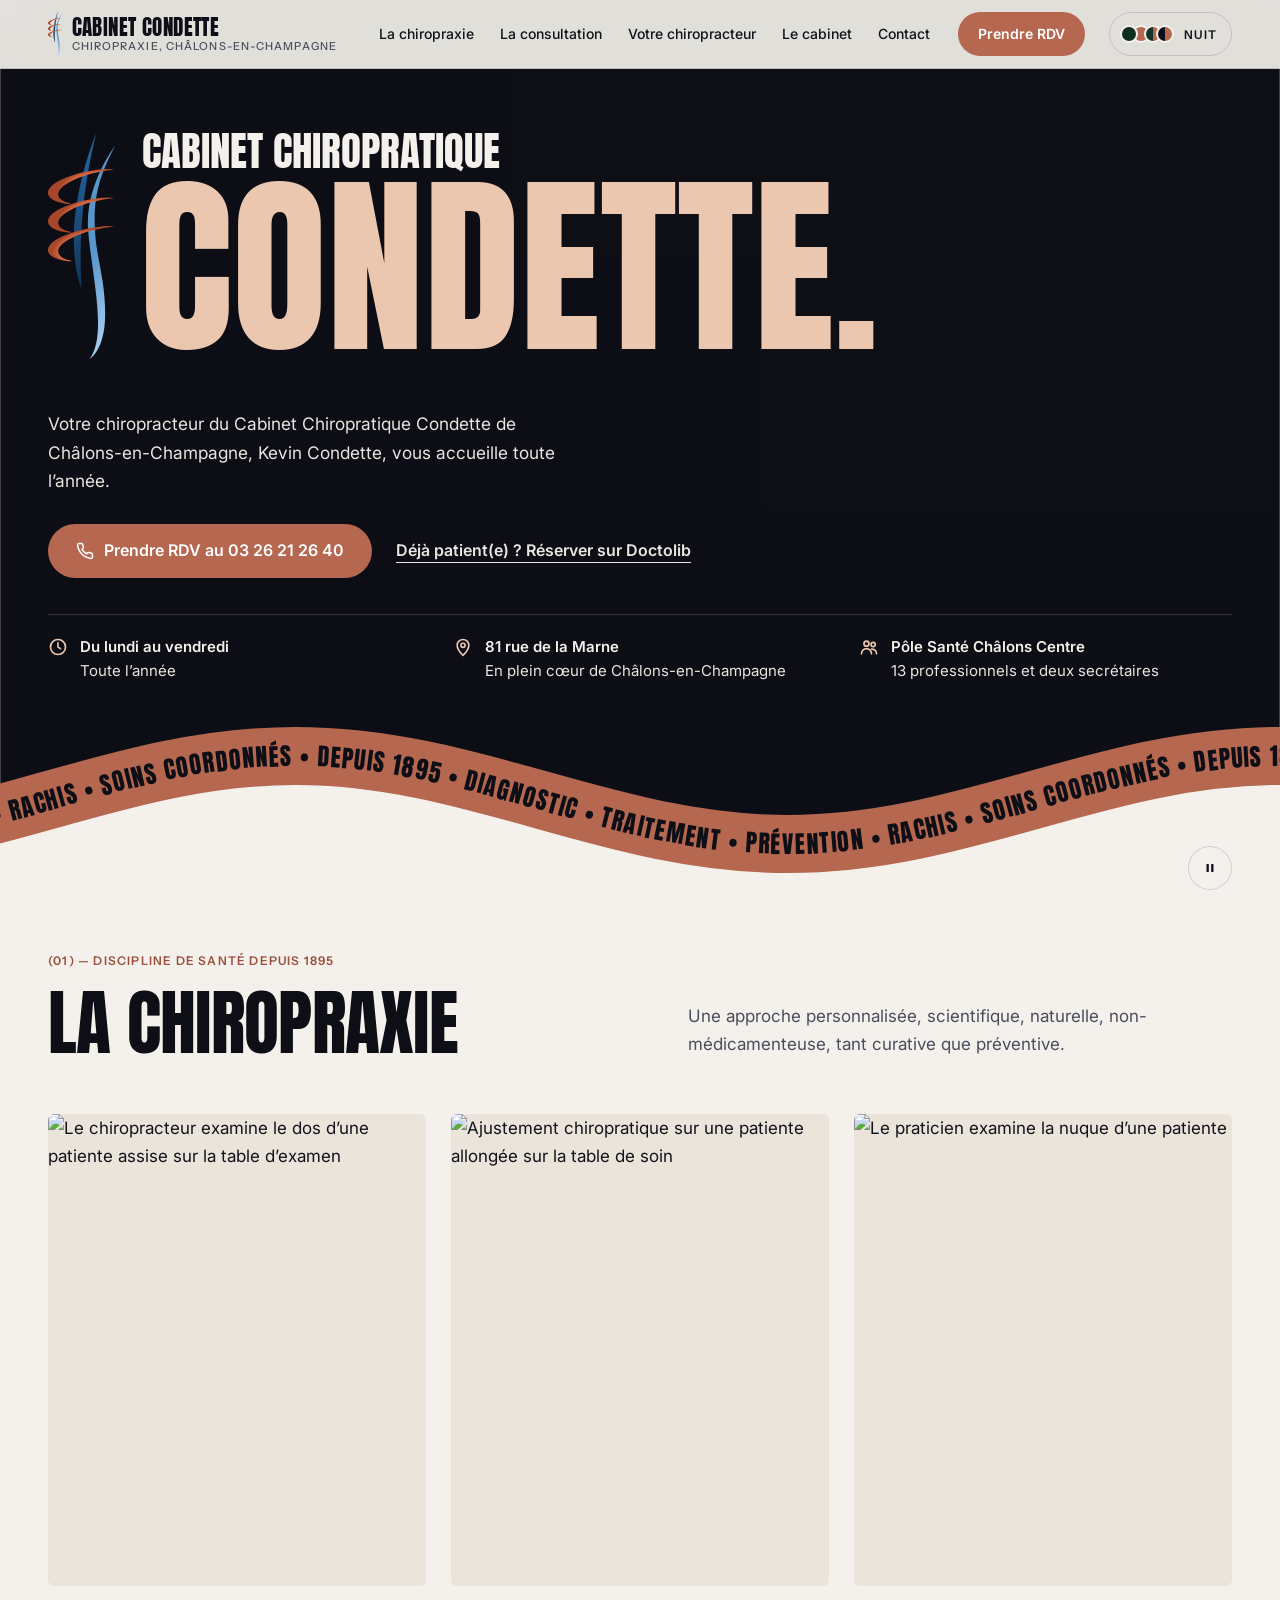
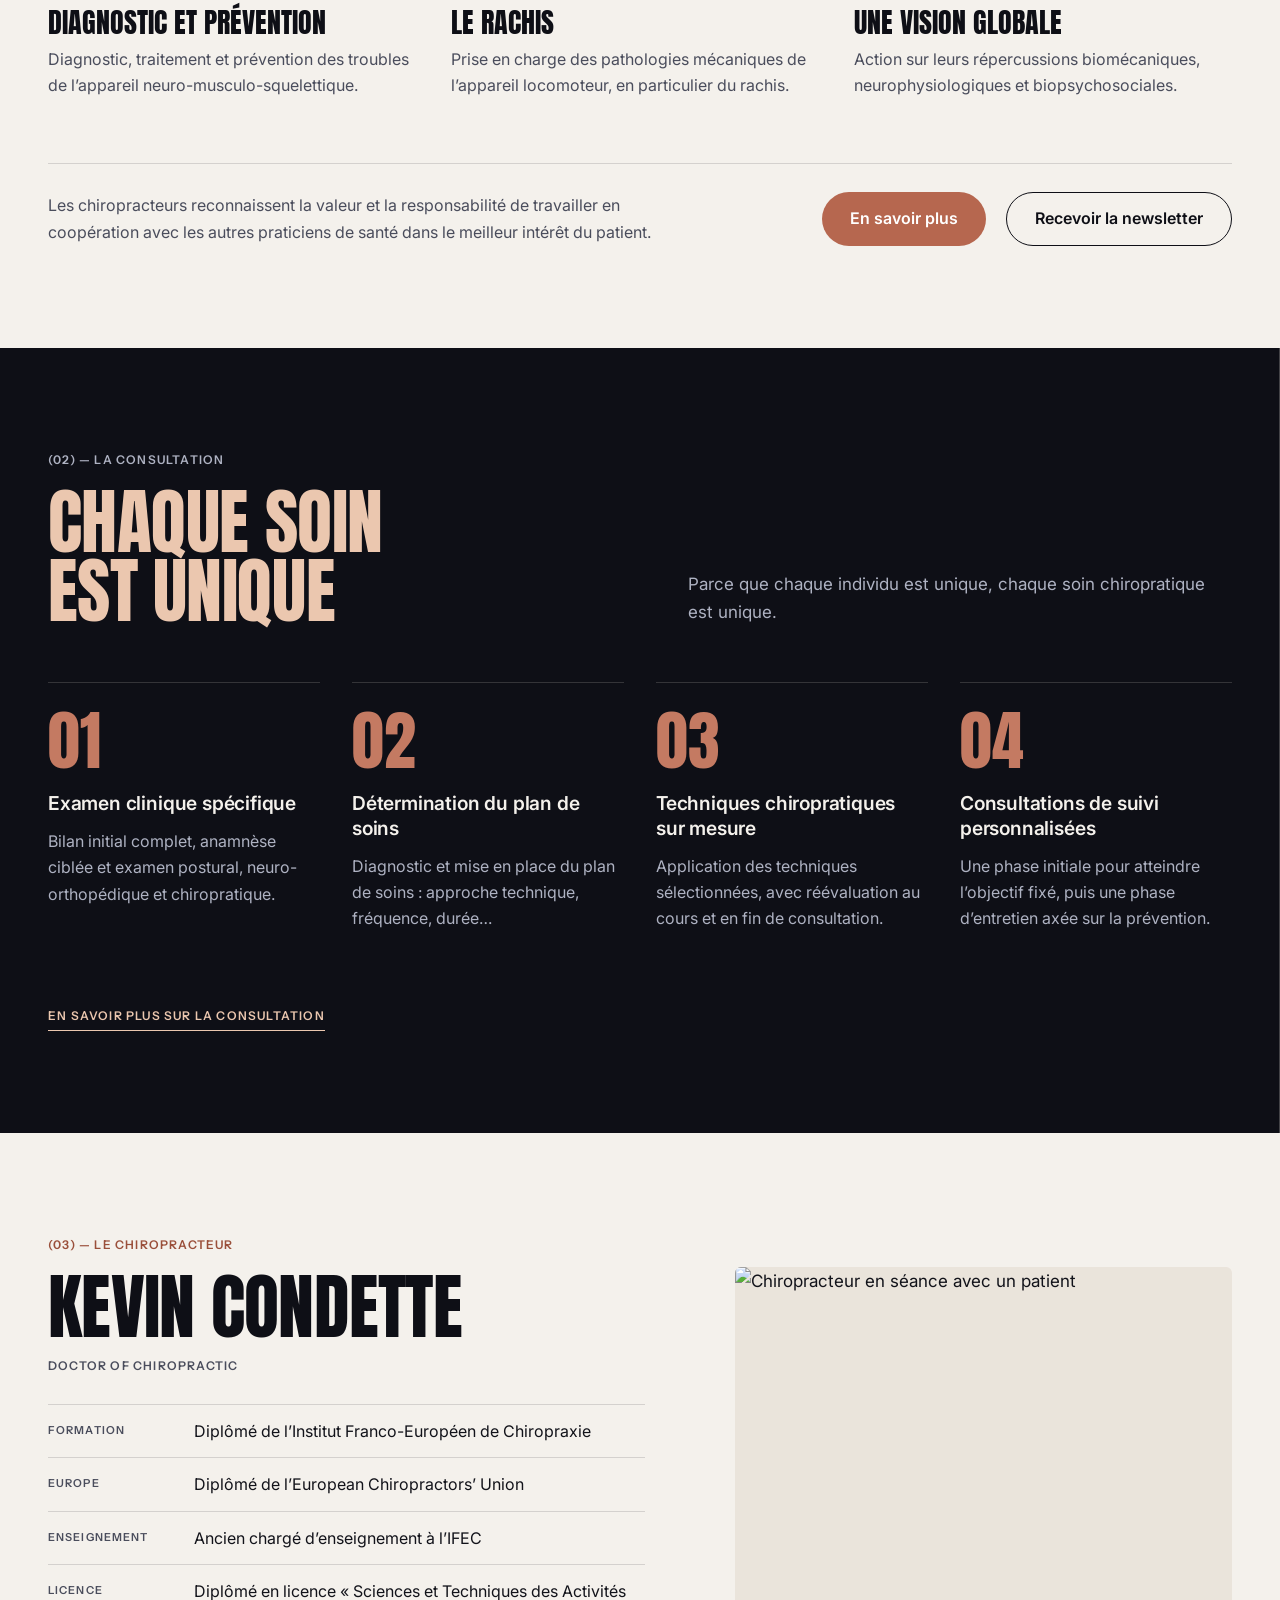
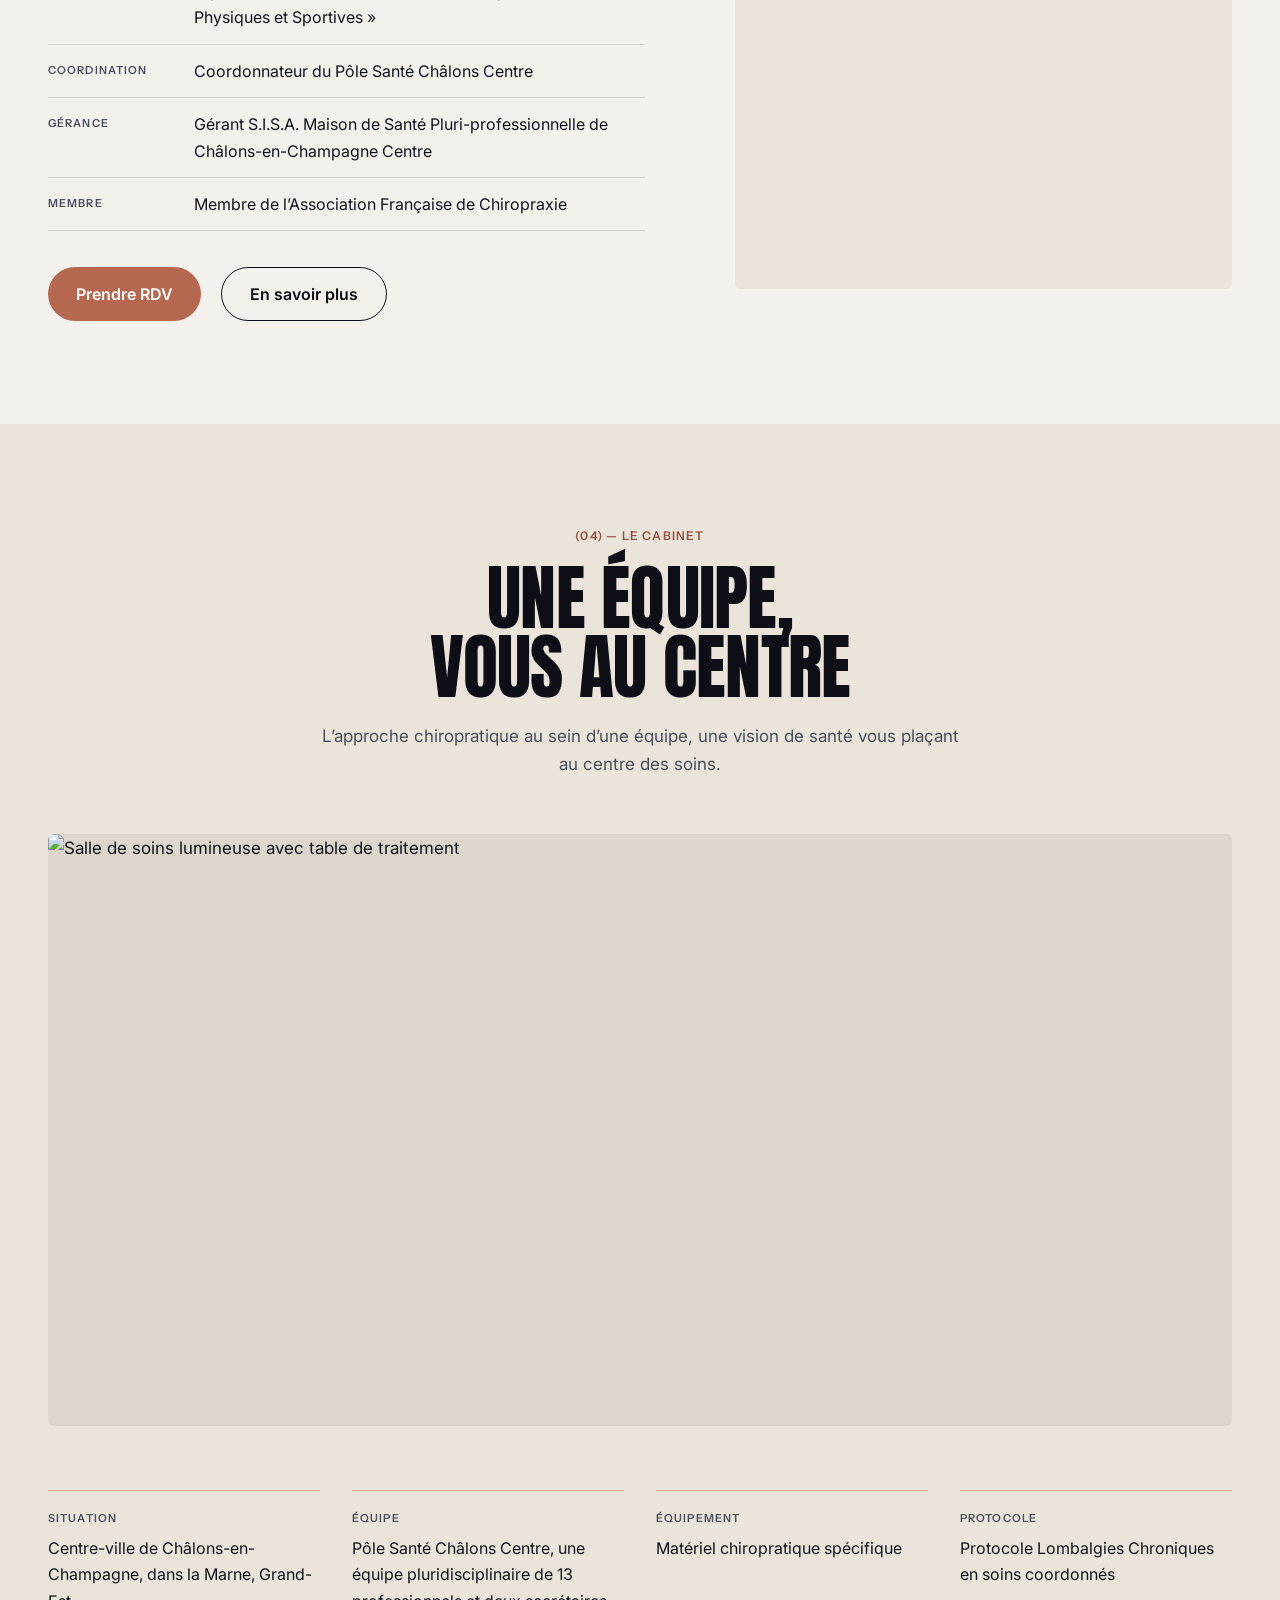
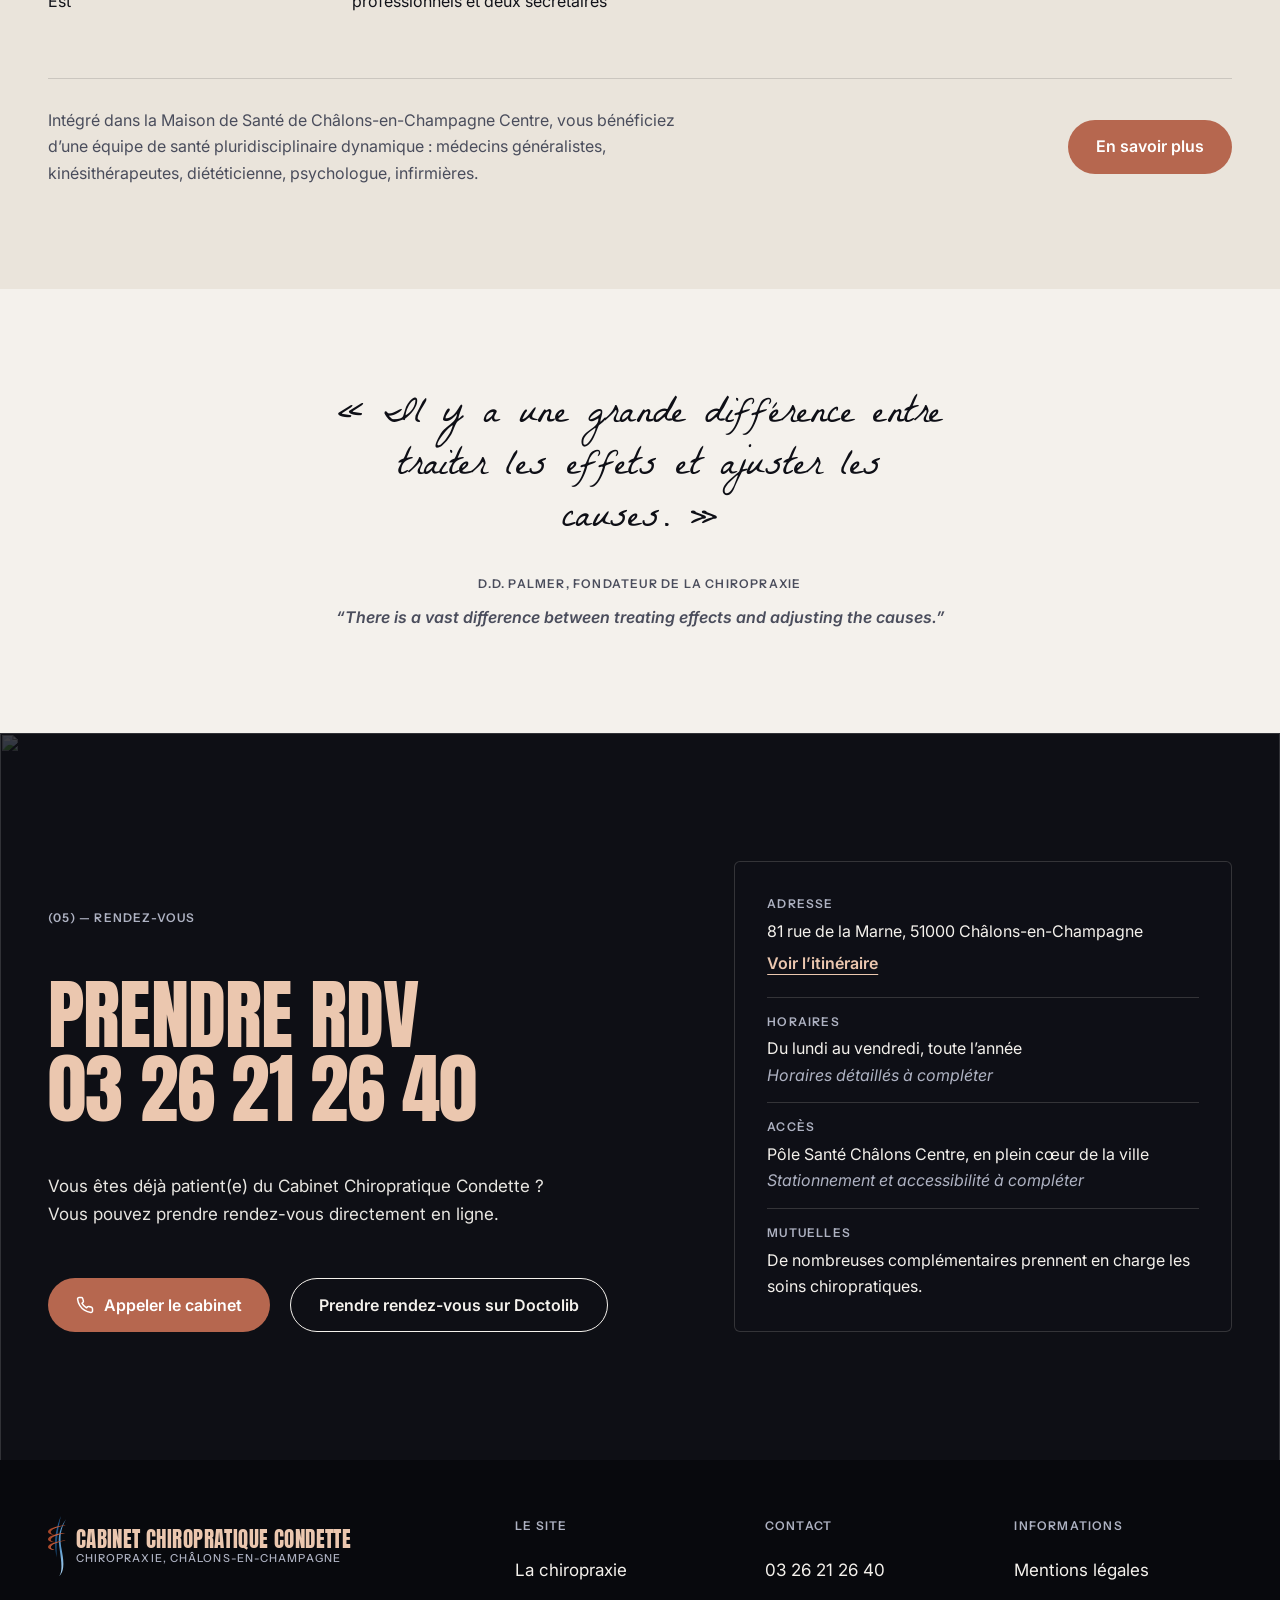
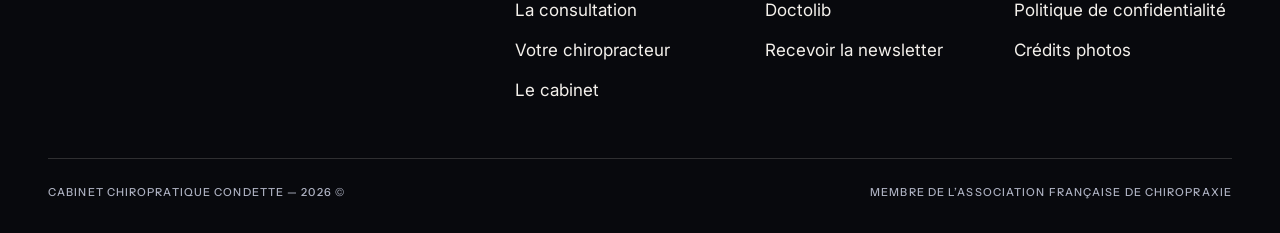
==== index.html @ e12da807 "Accueil : logo à gauche du titre du hero" ====
<!doctype html>
<html lang="fr">
<head>
<meta charset="utf-8">
<meta name="viewport" content="width=device-width, initial-scale=1, viewport-fit=cover">
<title>Cabinet Chiropratique Condette - Châlons-en-Champagne</title>
<meta name="description" content="Votre chiropracteur du Cabinet Chiropratique Condette de Châlons-en-Champagne, Kevin Condette, vous accueille toute l’année.">
<link rel="preconnect" href="https://fonts.googleapis.com">
<link rel="preconnect" href="https://fonts.gstatic.com" crossorigin>
<link rel="stylesheet" href="https://fonts.googleapis.com/css2?family=Anton&family=La+Belle+Aurore&family=Inter:wght@400;500;600&family=Instrument+Sans:wght@500;600&display=swap">
<script>
  try { var t = localStorage.getItem('chiro-theme'); if (/^(terre|mixte|nuit)$/.test(t)) document.documentElement.setAttribute('data-theme', t); } catch(e) {}
  document.documentElement.classList.add('is-loading');
  setTimeout(function(){ document.documentElement.classList.remove('is-loading'); }, 2500);
</script>
<link rel="stylesheet" href="assets/styles.css">
<link rel="icon" href="assets/favicon.svg" type="image/svg+xml">
<link rel="canonical" href="https://www.chirochalons.com/">
<meta property="og:type" content="website">
<meta property="og:locale" content="fr_FR">
<meta property="og:site_name" content="Cabinet Chiropratique Condette">
<meta property="og:title" content="Cabinet Chiropratique Condette - Châlons-en-Champagne">
<meta property="og:description" content="Votre chiropracteur à Châlons-en-Champagne, Kevin Condette, vous accueille toute l’année au sein du Pôle Santé Châlons Centre.">
<meta property="og:url" content="https://www.chirochalons.com/">
<script type="application/ld+json">
{
  "@context": "https://schema.org",
  "@type": "Chiropractor",
  "name": "Cabinet Chiropratique Condette",
  "url": "https://www.chirochalons.com/",
  "telephone": "+33326212640",
  "address": {
    "@type": "PostalAddress",
    "streetAddress": "81 rue de la Marne",
    "postalCode": "51000",
    "addressLocality": "Châlons-en-Champagne",
    "addressRegion": "Grand Est",
    "addressCountry": "FR"
  },
  "employee": { "@type": "Person", "name": "Kevin Condette", "jobTitle": "Doctor of Chiropractic" },
  "sameAs": ["https://www.doctolib.fr/chiropracteur/chalons-en-champagne/kevin-condette"]
}
</script>
</head>
<body>

<a class="sr-only" href="#contenu">Aller au contenu</a>

<header class="entete sur-clair">
  <div class="conteneur">
    <a class="marque" href="index.html">
      <img class="marque-logo" src="assets/logo-chirochalons.svg" alt="" width="14" height="46">
      <b>Cabinet Condette</b>
      <span><span class="masque-mobile">Chiropraxie, </span>Châlons-en-Champagne</span>
    </a>
    <button class="menu-btn" type="button" aria-expanded="false" aria-controls="nav" aria-label="Ouvrir le menu">
      <svg viewBox="0 0 24 24" fill="none" stroke="currentColor" stroke-width="2" stroke-linecap="round" aria-hidden="true"><path d="M4 7h16M4 12h16M4 17h16"/></svg>
    </button>
    <nav class="nav" id="nav" aria-label="Navigation principale">
      <ul>
        <li><a href="lachiropraxie.html">La chiropraxie</a></li>
        <li><a href="laconsultation.html">La consultation</a></li>
        <li><a href="votrechiropracteur.html">Votre chiropracteur</a></li>
        <li><a href="lecabinet.html">Le cabinet</a></li>
        <li><a href="#contact">Contact</a></li>
      </ul>
      <a class="btn btn-foret" href="#contact">Prendre RDV</a>
    </nav>
    <button class="theme-btn" type="button" aria-pressed="false" aria-label="Palette de couleurs : Forêt">
      <span class="pastilles" aria-hidden="true"><span class="pastille pastille-foret"></span><span class="pastille pastille-terre"></span><span class="pastille pastille-mixte"></span><span class="pastille pastille-nuit"></span></span>
      <span class="theme-nom">Forêt</span>
    </button>
  </div>
</header>

<main id="contenu">

  <!-- HERO -->
  <section class="hero hero-avec-vague sur-sombre" id="haut" aria-labelledby="hero-titre">
    <div class="hero-photo diaporama" aria-hidden="true">
      <!-- Diaporama : photos temporaires Pexels (Flavio Henrrique, Yan Krukau, Karola G, Funkcinės terapijos centras).
           Pour remplacer ou ajouter une photo : la première garde src + class="active", les suivantes utilisent data-src. -->
      <img class="active" src="https://images.pexels.com/photos/20669197/pexels-photo-20669197.jpeg?auto=compress&cs=tinysrgb&w=1800" alt="">
      <img src="[data-uri]" data-src="https://images.pexels.com/photos/5794021/pexels-photo-5794021.jpeg?auto=compress&cs=tinysrgb&w=1800" alt="">
      <img src="[data-uri]" data-src="https://images.pexels.com/photos/4506110/pexels-photo-4506110.jpeg?auto=compress&cs=tinysrgb&w=1800" alt="">
      <img src="[data-uri]" data-src="https://images.pexels.com/photos/20860615/pexels-photo-20860615.jpeg?auto=compress&cs=tinysrgb&w=1800" alt="">
    </div>
    <div class="conteneur hero-grille">
      <div class="hero-titre-logo">
      <img class="hero-logo" src="assets/logo-chirochalons.svg" alt="" width="76" height="258">
      <h1 class="hero-geant" id="hero-titre">
        <span class="hero-sur">Cabinet chiropratique</span>
        <span class="mot" aria-hidden="true" data-largeur="0.68"><span>C</span><span>O</span><span>N</span><span>D</span><span>E</span><span>T</span><span>T</span><span>E</span><span>.</span></span>
        <span class="sr-only">Condette</span>
      </h1>
      </div>
      <div class="hero-bas">
        <div class="hero-texte">
          <p>Votre chiropracteur du Cabinet Chiropratique Condette de Châlons-en-Champagne, Kevin Condette, vous accueille toute l’année.</p>
        </div>
        <div class="boutons">
          <a class="btn btn-sable" href="tel:+33326212640">
            <svg viewBox="0 0 24 24" fill="none" stroke="currentColor" stroke-width="2" stroke-linecap="round" stroke-linejoin="round" aria-hidden="true"><path d="M22 16.9v3a2 2 0 0 1-2.2 2 19.8 19.8 0 0 1-8.6-3.1 19.5 19.5 0 0 1-6-6A19.8 19.8 0 0 1 2.1 4.2 2 2 0 0 1 4.1 2h3a2 2 0 0 1 2 1.7c.1.9.4 1.8.7 2.7a2 2 0 0 1-.5 2.1L8 9.8a16 16 0 0 0 6 6l1.3-1.3a2 2 0 0 1 2.1-.4c.9.3 1.8.6 2.7.7a2 2 0 0 1 1.7 2z"/></svg>
            Prendre RDV au 03 26 21 26 40
          </a>
          <a class="lien-secondaire" href="https://www.doctolib.fr/chiropracteur/chalons-en-champagne/kevin-condette">Déjà patient(e) ? Réserver sur Doctolib</a>
        </div>
      </div>
      <ul class="hero-infos">
        <li>
          <svg viewBox="0 0 24 24" fill="none" stroke="currentColor" stroke-width="2" stroke-linecap="round" stroke-linejoin="round" aria-hidden="true"><circle cx="12" cy="12" r="9"/><path d="M12 7v5l3 2"/></svg>
          <div><b>Du lundi au vendredi</b>Toute l’année</div>
        </li>
        <li>
          <svg viewBox="0 0 24 24" fill="none" stroke="currentColor" stroke-width="2" stroke-linecap="round" stroke-linejoin="round" aria-hidden="true"><path d="M12 22s-7-6.3-7-12a7 7 0 0 1 14 0c0 5.7-7 12-7 12z"/><circle cx="12" cy="10" r="2.5"/></svg>
          <div><b>81 rue de la Marne</b>En plein cœur de Châlons-en-Champagne</div>
        </li>
        <li>
          <svg viewBox="0 0 24 24" fill="none" stroke="currentColor" stroke-width="2" stroke-linecap="round" stroke-linejoin="round" aria-hidden="true"><circle cx="9" cy="8" r="3"/><circle cx="17" cy="9" r="2.5"/><path d="M3 20c0-3.3 2.7-6 6-6s6 2.7 6 6M15 14.5c3 0 6 1.8 6 5.5"/></svg>
          <div><b>Pôle Santé Châlons Centre</b>13 professionnels et deux secrétaires</div>
        </li>
      </ul>
    </div>
  </section>

  <div class="vague">
    <svg viewBox="0 0 1440 200" preserveAspectRatio="xMidYMid slice" aria-hidden="true" focusable="false">
      <path class="vague-fond" d="M -400 56 C -138 56, -138 144, 120 144 S 382 56, 640 56 S 902 144, 1160 144 S 1422 56, 1680 56 L 1680 202 L -400 202 Z"/>
      <path id="vague-trace" class="vague-bande" d="M -400 56 C -138 56, -138 144, 120 144 S 382 56, 640 56 S 902 144, 1160 144 S 1422 56, 1680 56"/>
      <text class="vague-texte" dominant-baseline="central"><textPath href="#vague-trace" startOffset="0">Diagnostic • Traitement • Prévention • Rachis • Soins coordonnés • Depuis 1895 •</textPath></text>
      <text class="vague-texte vague-mesure" x="0" y="-100"></text>
    </svg>
    <button class="vague-pause" type="button"><svg class="icone-pause" viewBox="0 0 24 24" fill="currentColor" aria-hidden="true"><rect x="6" y="5" width="4" height="14" rx="1"/><rect x="14" y="5" width="4" height="14" rx="1"/></svg><svg class="icone-lecture" viewBox="0 0 24 24" fill="currentColor" aria-hidden="true"><path d="M8 5.5v13a1 1 0 0 0 1.5.87l11-6.5a1 1 0 0 0 0-1.74l-11-6.5A1 1 0 0 0 8 5.5z"/></svg><span class="sr-only"><span class="pause-texte">Pause</span> du bandeau défilant</span></button>
  </div>

  <!-- (01) LA CHIROPRAXIE -->
  <section class="section" id="chiropraxie" aria-labelledby="chiropraxie-titre">
    <div class="conteneur">
      <div class="section-tete">
        <div>
          <p class="repere">(01) — Discipline de santé depuis 1895</p>
          <h2 class="titre titre-section" id="chiropraxie-titre">La chiropraxie</h2>
        </div>
        <p class="chapo">Une approche personnalisée, scientifique, naturelle, non-médicamenteuse, tant curative que préventive.</p>
      </div>
      <div class="soins">
        <article class="soin">
          <figure class="parallaxe">
            <!-- Pexels (Karola G) -->
            <img src="https://images.pexels.com/photos/4506113/pexels-photo-4506113.jpeg?auto=compress&cs=tinysrgb&w=1200" alt="Le chiropracteur examine le dos d’une patiente assise sur la table d’examen" loading="lazy">
          </figure>
          <h3>Diagnostic et prévention</h3>
          <p>Diagnostic, traitement et prévention des troubles de l’appareil neuro-musculo-squelettique.</p>
        </article>
        <article class="soin">
          <figure class="parallaxe">
            <!-- Pexels (Yan Krukau) -->
            <img src="https://images.pexels.com/photos/5794033/pexels-photo-5794033.jpeg?auto=compress&cs=tinysrgb&w=1200" alt="Ajustement chiropratique sur une patiente allongée sur la table de soin" loading="lazy">
          </figure>
          <h3>Le rachis</h3>
          <p>Prise en charge des pathologies mécaniques de l’appareil locomoteur, en particulier du rachis.</p>
        </article>
        <article class="soin">
          <figure class="parallaxe">
            <!-- Pexels (Karola G) -->
            <img src="https://images.pexels.com/photos/4506161/pexels-photo-4506161.jpeg?auto=compress&cs=tinysrgb&w=1200" alt="Le praticien examine la nuque d’une patiente" loading="lazy">
          </figure>
          <h3>Une vision globale</h3>
          <p>Action sur leurs répercussions biomécaniques, neurophysiologiques et biopsychosociales.</p>
        </article>
      </div>
      <div class="section-pied">
        <p>Les chiropracteurs reconnaissent la valeur et la responsabilité de travailler en coopération avec les autres praticiens de santé dans le meilleur intérêt du patient.</p>
        <div class="boutons">
          <a class="btn btn-foret" href="lachiropraxie.html">En savoir plus</a>
          <a class="btn btn-contour" href="https://chiropraxie.us19.list-manage.com/subscribe/post?u=2a62ad8578ce8a53b72bc0706&amp;id=a6e61c28e7">Recevoir la newsletter</a>
        </div>
      </div>
    </div>
  </section>

  <!-- (02) LA CONSULTATION -->
  <section class="section sur-sombre avec-fond" id="consultation" aria-labelledby="consultation-titre">
    <div class="section-fond parallaxe" aria-hidden="true">
      <!-- Photo de fond temporaire : Pexels (Yan Krukau). À remplacer par une photo du cabinet. -->
      <img src="https://images.pexels.com/photos/5793688/pexels-photo-5793688.jpeg?auto=compress&cs=tinysrgb&w=1800" alt="" loading="lazy">
    </div>
    <div class="conteneur">
      <div class="section-tete">
        <div>
          <p class="repere">(02) — La consultation</p>
          <h2 class="titre titre-section" id="consultation-titre">Chaque soin<br>est unique</h2>
        </div>
        <p class="chapo">Parce que chaque individu est unique, chaque soin chiropratique est unique.</p>
      </div>
      <ol class="etapes">
        <li><span class="num" aria-hidden="true">01</span><h3>Examen clinique spécifique</h3><p>Bilan initial complet, anamnèse ciblée et examen postural, neuro-orthopédique et chiropratique.</p></li>
        <li><span class="num" aria-hidden="true">02</span><h3>Détermination du plan de soins</h3><p>Diagnostic et mise en place du plan de soins : approche technique, fréquence, durée…</p></li>
        <li><span class="num" aria-hidden="true">03</span><h3>Techniques chiropratiques sur mesure</h3><p>Application des techniques sélectionnées, avec réévaluation au cours et en fin de consultation.</p></li>
        <li><span class="num" aria-hidden="true">04</span><h3>Consultations de suivi personnalisées</h3><p>Une phase initiale pour atteindre l’objectif fixé, puis une phase d’entretien axée sur la prévention.</p></li>
      </ol>
      <a class="lien-souligne" href="laconsultation.html">En savoir plus sur la consultation</a>
    </div>
  </section>

  <!-- (03) LE CHIROPRACTEUR -->
  <section class="section" id="chiropracteur" aria-labelledby="chiropracteur-titre">
    <div class="conteneur praticien inverse">
      <figure class="parallaxe">
        <!-- Pexels (Gustavo Fring). À remplacer par le portrait de Kevin Condette. -->
        <img src="https://images.pexels.com/photos/5888132/pexels-photo-5888132.jpeg?auto=compress&cs=tinysrgb&w=1200" alt="Chiropracteur en séance avec un patient" loading="lazy">
      </figure>
      <div>
        <p class="repere">(03) — Le chiropracteur</p>
        <h2 class="titre titre-section" id="chiropracteur-titre">Kevin Condette</h2>
        <p class="sous-titre">Doctor of Chiropractic</p>
        <ul class="diplomes">
          <li><span>Formation</span>Diplômé de l’Institut Franco-Européen de Chiropraxie</li>
          <li><span>Europe</span>Diplômé de l’European Chiropractors’ Union</li>
          <li><span>Enseignement</span>Ancien chargé d’enseignement à l’IFEC</li>
          <li><span>Licence</span>Diplômé en licence « Sciences et Techniques des Activités Physiques et Sportives »</li>
          <li><span>Coordination</span>Coordonnateur du Pôle Santé Châlons Centre</li>
          <li><span>Gérance</span>Gérant S.I.S.A. Maison de Santé Pluri-professionnelle de Châlons-en-Champagne Centre</li>
          <li><span>Membre</span>Membre de l’Association Française de Chiropraxie</li>
        </ul>
        <div class="boutons">
          <a class="btn btn-foret" href="#contact">Prendre RDV</a>
          <a class="btn btn-contour" href="votrechiropracteur.html">En savoir plus</a>
        </div>
      </div>
    </div>
  </section>

  <!-- (04) LE CABINET -->
  <section class="section section-alt" id="cabinet" aria-labelledby="cabinet-titre">
    <div class="conteneur">
      <div class="section-tete centre">
        <div>
          <p class="repere">(04) — Le cabinet</p>
          <h2 class="titre titre-section" id="cabinet-titre">Une équipe,<br>vous au centre</h2>
        </div>
        <p class="chapo">L’approche chiropratique au sein d’une équipe, une vision de santé vous plaçant au centre des soins.</p>
      </div>
      <figure class="cabinet-photo parallaxe">
        <!-- Pexels (Yan Krukau). À remplacer par une photo du cabinet. -->
        <img src="https://images.pexels.com/photos/5793901/pexels-photo-5793901.jpeg?auto=compress&cs=tinysrgb&w=2000" alt="Salle de soins lumineuse avec table de traitement" loading="lazy">
      </figure>
      <ul class="points">
        <li><span>Situation</span>Centre-ville de Châlons-en-Champagne, dans la Marne, Grand-Est</li>
        <li><span>Équipe</span>Pôle Santé Châlons Centre, une équipe pluridisciplinaire de 13 professionnels et deux secrétaires</li>
        <li><span>Équipement</span>Matériel chiropratique spécifique</li>
        <li><span>Protocole</span>Protocole Lombalgies Chroniques en soins coordonnés</li>
      </ul>
      <div class="section-pied">
        <p>Intégré dans la Maison de Santé de Châlons-en-Champagne Centre, vous bénéficiez d’une équipe de santé pluridisciplinaire dynamique : médecins généralistes, kinésithérapeutes, diététicienne, psychologue, infirmières.</p>
        <div class="boutons">
          <a class="btn btn-foret" href="lecabinet.html">En savoir plus</a>
        </div>
      </div>
    </div>
  </section>

  <!-- CITATION -->
  <section class="section citation" aria-label="Citation">
    <div class="conteneur">
      <figure style="margin:0">
        <blockquote class="long">«&nbsp;Il y a une grande différence entre traiter les effets et ajuster les causes.&nbsp;»</blockquote>
        <figcaption>D.D. Palmer, fondateur de la chiropraxie
          <span class="traduction" lang="en">“There is a vast difference between treating effects and adjusting the causes.”</span>
        </figcaption>
      </figure>
    </div>
  </section>

  <!-- PRENDRE RDV -->
  <section class="appel sur-sombre" id="contact" aria-labelledby="contact-titre">
    <div class="appel-photo" aria-hidden="true">
      <!-- Pexels (Kampus Production) -->
      <img src="https://images.pexels.com/photos/8638040/pexels-photo-8638040.jpeg?auto=compress&cs=tinysrgb&w=2000" alt="" loading="lazy">
    </div>
    <div class="conteneur">
      <p class="repere">(05) — Rendez-vous</p>
      <h2 class="titre" id="contact-titre">Prendre RDV<br><span class="insecable">03 26 21 26 40</span></h2>
      <p>Vous êtes déjà patient(e) du Cabinet Chiropratique Condette ? Vous pouvez prendre rendez-vous directement en ligne.</p>
      <div class="boutons">
        <a class="btn btn-sable" href="tel:+33326212640">
          <svg viewBox="0 0 24 24" fill="none" stroke="currentColor" stroke-width="2" stroke-linecap="round" stroke-linejoin="round" aria-hidden="true"><path d="M22 16.9v3a2 2 0 0 1-2.2 2 19.8 19.8 0 0 1-8.6-3.1 19.5 19.5 0 0 1-6-6A19.8 19.8 0 0 1 2.1 4.2 2 2 0 0 1 4.1 2h3a2 2 0 0 1 2 1.7c.1.9.4 1.8.7 2.7a2 2 0 0 1-.5 2.1L8 9.8a16 16 0 0 0 6 6l1.3-1.3a2 2 0 0 1 2.1-.4c.9.3 1.8.6 2.7.7a2 2 0 0 1 1.7 2z"/></svg>
          Appeler le cabinet
        </a>
        <a class="btn btn-contour" href="https://www.doctolib.fr/chiropracteur/chalons-en-champagne/kevin-condette">Prendre rendez-vous sur Doctolib</a>
      </div>
      <dl class="appel-infos">
        <div><dt>Adresse</dt><dd>81 rue de la Marne, 51000 Châlons-en-Champagne<br><a href="https://www.google.com/maps/search/?api=1&amp;query=81+rue+de+la+Marne+51000+Ch%C3%A2lons-en-Champagne">Voir l’itinéraire</a></dd></div>
        <div><dt>Horaires</dt><dd>Du lundi au vendredi, toute l’année<br><span class="a-completer">Horaires détaillés à compléter</span></dd></div>
        <div><dt>Accès</dt><dd>Pôle Santé Châlons Centre, en plein cœur de la ville<br><span class="a-completer">Stationnement et accessibilité à compléter</span></dd></div>
        <div><dt>Mutuelles</dt><dd>De nombreuses complémentaires prennent en charge les soins chiropratiques.</dd></div>
      </dl>
    </div>
  </section>
</main>

<footer class="pied sur-sombre">
  <div class="conteneur">
    <div class="pied-grille">
      <div>
        <a class="marque" href="index.html"><img class="marque-logo" src="assets/logo-chirochalons.svg" alt="" width="18" height="60" loading="lazy"><b>Cabinet Chiropratique Condette</b><span>Chiropraxie, Châlons-en-Champagne</span></a>
      </div>
      <div>
        <h2 class="pied-titre">Le site</h2>
        <ul>
          <li><a href="lachiropraxie.html">La chiropraxie</a></li>
          <li><a href="laconsultation.html">La consultation</a></li>
          <li><a href="votrechiropracteur.html">Votre chiropracteur</a></li>
          <li><a href="lecabinet.html">Le cabinet</a></li>
        </ul>
      </div>
      <div>
        <h2 class="pied-titre">Contact</h2>
        <ul>
          <li><a href="tel:+33326212640">03 26 21 26 40</a></li>
          <li><a href="https://www.doctolib.fr/chiropracteur/chalons-en-champagne/kevin-condette">Doctolib</a></li>
          <li><a href="https://chiropraxie.us19.list-manage.com/subscribe/post?u=2a62ad8578ce8a53b72bc0706&amp;id=a6e61c28e7">Recevoir la newsletter</a></li>
        </ul>
      </div>
      <div>
        <h2 class="pied-titre">Informations</h2>
        <ul>
          <li><a href="mentionslegales.html">Mentions légales</a></li>
          <li><a href="politique-confidentialite.html">Politique de confidentialité</a></li>
          <li><a href="mentionslegales.html#credits">Crédits photos</a></li>
        </ul>
      </div>
    </div>
    <div class="pied-bas">
      <span>Cabinet Chiropratique Condette — 2026 ©</span>
      <span>Membre de l’Association Française de Chiropraxie</span>
    </div>
  </div>
</footer>

<aside aria-label="Appel rapide"><a class="btn btn-sable appel-mobile" href="tel:+33326212640"><svg viewBox="0 0 24 24" fill="none" stroke="currentColor" stroke-width="2" stroke-linecap="round" stroke-linejoin="round" aria-hidden="true"><path d="M22 16.9v3a2 2 0 0 1-2.2 2 19.8 19.8 0 0 1-8.6-3.1 19.5 19.5 0 0 1-6-6A19.8 19.8 0 0 1 2.1 4.2 2 2 0 0 1 4.1 2h3a2 2 0 0 1 2 1.7c.1.9.4 1.8.7 2.7a2 2 0 0 1-.5 2.1L8 9.8a16 16 0 0 0 6 6l1.3-1.3a2 2 0 0 1 2.1-.4c.9.3 1.8.6 2.7.7a2 2 0 0 1 1.7 2z"/></svg>Appeler le cabinet</a></aside>

<script src="https://cdnjs.cloudflare.com/ajax/libs/gsap/3.12.5/gsap.min.js"></script>
<script src="https://cdnjs.cloudflare.com/ajax/libs/gsap/3.12.5/ScrollTrigger.min.js"></script>
<script src="https://cdn.jsdelivr.net/npm/lenis@1.1.13/dist/lenis.min.js"></script>
<script src="assets/main.js"></script>
</body>
</html>
---- assets/styles.css ----
/* =========================================================
   Cabinet Chiropratique Condette — feuille de style commune
   Palette par défaut : Nuit. Palettes optionnelles : Forêt, Terre cuite, Mixte ([data-theme])
   ========================================================= */
:root{
  --foret:#0E0F16;
  --pin:#1C1E2B;
  --lin:#F4F1EC;
  --lin-2:#EAE4DB;
  --sable:#EBC7AF;
  --encre:#12131A;
  --mousse:#4A4D5C;
  --brume:#AEB2C2;
  --ligne:rgba(14,15,22,.14);
  --ligne-claire:rgba(244,241,236,.16);

  --titre-clair:#0E0F16;
  --num:#C47A62;
  --repere:#9A4F3A;
  --btn-bg:#B6674F; --btn-texte:#FFFFFF; --btn-hover:#A65A43;
  --btn2-bg:#B6674F; --btn2-texte:#FFFFFF; --btn2-hover:#A65A43;
  --vague-texte:#0E0F16;
  --voile:rgba(14,15,22,.72);
  --voile-fort:rgba(14,15,22,.8);
  --texte-photo:#E8E6E1;
  --pied-bg:#08090D;
  --entete-bg:rgba(244,241,236,.92);
  --bordure-puce:rgba(182,103,79,.45);
  --puce-texte:#8A4632;
  --photo-fond:#DDD6CC;

  --display:"Anton", "Bebas Neue", "Arial Narrow", Impact, sans-serif;
  --texte:"Inter", "Segoe UI", system-ui, sans-serif;
  --etiquette:"Instrument Sans", "Inter", "Segoe UI", system-ui, sans-serif;
  --manuscrite:"La Belle Aurore", "Segoe Script", "Brush Script MT", cursive;

  --max:1320px;
  --gouttiere:clamp(20px, 4vw, 48px);
}

/* Palette Forêt (optionnelle) : vert forêt et sable */
:root[data-theme="foret"]{
  --foret:#0F2E22;
  --pin:#17402F;
  --lin:#EFE9DD;
  --lin-2:#E4DCCB;
  --sable:#D9C9A8;
  --encre:#1A1C18;
  --mousse:#3F4A42;
  --brume:#B9C4B7;
  --ligne:rgba(26,28,24,.14);
  --ligne-claire:rgba(239,233,221,.18);

  --titre-clair:#0F2E22;
  --num:#5E7A66;
  --repere:#3F4A42;
  --btn-bg:#0F2E22; --btn-texte:#EFE9DD; --btn-hover:#17402F;
  --btn2-bg:#D9C9A8; --btn2-texte:#0F2E22; --btn2-hover:#E8DCC1;
  --vague-texte:#0F2E22;
  --voile:rgba(12,38,28,.72);
  --voile-fort:rgba(12,38,28,.78);
  --texte-photo:#E4DED0;
  --pied-bg:#0B241A;
  --entete-bg:rgba(239,233,221,.92);
  --bordure-puce:rgba(15,46,34,.28);
  --puce-texte:#0F2E22;
  --photo-fond:#d6ccb8;
}

/* Palette Terre cuite : #B6674F en couleur principale */
:root[data-theme="terre"]{
  --foret:#2B1A15;
  --pin:#3D2820;
  --lin:#F6EFE7;
  --lin-2:#EEDDD0;
  --sable:#F0CDB9;
  --encre:#22140F;
  --mousse:#5A4038;
  --brume:#D4BFB4;
  --ligne:rgba(34,20,15,.14);
  --ligne-claire:rgba(246,239,231,.18);

  --titre-clair:#2B1A15;
  --num:#B6674F;
  --btn-bg:#B6674F; --btn-texte:#FFFFFF; --btn-hover:#A65A43;
  --btn2-bg:#B6674F; --btn2-texte:#FFFFFF; --btn2-hover:#A65A43;
  --vague-texte:#140B08;
  --voile:rgba(43,26,21,.74);
  --voile-fort:rgba(43,26,21,.8);
  --texte-photo:#F2E4DA;
  --pied-bg:#1E120E;
  --entete-bg:rgba(246,239,231,.92);
  --bordure-puce:rgba(182,103,79,.45);
  --puce-texte:#7A4030;
  --photo-fond:#E2CDBF;
}

/* Palette Mixte : vert forêt pour la structure, terre cuite pour les accents */
:root[data-theme="mixte"]{
  --foret:#14342A;
  --pin:#1E4637;
  --lin:#F3ECE2;
  --lin-2:#E9DFD0;
  --sable:#EBC7AF;
  --encre:#1B211D;
  --mousse:#46514B;
  --brume:#BCC8C0;
  --ligne:rgba(27,33,29,.14);
  --ligne-claire:rgba(243,236,226,.18);

  --titre-clair:#14342A;
  --num:#C47A62;
  --repere:#8A4632;
  --btn-bg:#B6674F; --btn-texte:#FFFFFF; --btn-hover:#A65A43;
  --btn2-bg:#B6674F; --btn2-texte:#FFFFFF; --btn2-hover:#A65A43;
  --vague-texte:#140B08;
  --voile:rgba(16,42,33,.74);
  --voile-fort:rgba(16,42,33,.8);
  --texte-photo:#ECE6DA;
  --pied-bg:#0E261E;
  --entete-bg:rgba(243,236,226,.92);
  --bordure-puce:rgba(182,103,79,.45);
  --puce-texte:#8A4632;
  --photo-fond:#DCCDBB;
}

/* Palette Nuit : bleu nuit pour la structure, terre cuite pour les accents */
:root[data-theme="nuit"]{
  --foret:#0E0F16;
  --pin:#1C1E2B;
  --lin:#F4F1EC;
  --lin-2:#EAE4DB;
  --sable:#EBC7AF;
  --encre:#12131A;
  --mousse:#4A4D5C;
  --brume:#AEB2C2;
  --ligne:rgba(14,15,22,.14);
  --ligne-claire:rgba(244,241,236,.16);

  --titre-clair:#0E0F16;
  --num:#C47A62;
  --repere:#9A4F3A;
  --btn-bg:#B6674F; --btn-texte:#FFFFFF; --btn-hover:#A65A43;
  --btn2-bg:#B6674F; --btn2-texte:#FFFFFF; --btn2-hover:#A65A43;
  --vague-texte:#0E0F16;
  --voile:rgba(14,15,22,.72);
  --voile-fort:rgba(14,15,22,.8);
  --texte-photo:#E8E6E1;
  --pied-bg:#08090D;
  --entete-bg:rgba(244,241,236,.92);
  --bordure-puce:rgba(182,103,79,.45);
  --puce-texte:#8A4632;
  --photo-fond:#DDD6CC;
}

*,*::before,*::after{box-sizing:border-box}
html{-webkit-text-size-adjust:100%}
body{
  margin:0;background:var(--lin);color:var(--encre);
  font-family:var(--texte);font-size:17px;line-height:1.65;
  -webkit-font-smoothing:antialiased;
}
img{display:block;max-width:100%}
a{color:inherit}
:focus-visible{outline:2px solid var(--sable);outline-offset:3px;border-radius:4px}
.sur-clair :focus-visible,.section:not(.sur-sombre) :focus-visible{outline-color:var(--titre-clair)}

/* Lenis */
html.lenis,html.lenis body{height:auto}
.lenis.lenis-smooth{scroll-behavior:auto!important}
.lenis.lenis-stopped{overflow:hidden}

.conteneur{max-width:var(--max);margin:0 auto;padding-inline:var(--gouttiere)}

/* Typo */
.titre{
  font-family:var(--display);font-weight:400;text-transform:uppercase;
  line-height:.96;letter-spacing:-.01em;margin:0;
}
.titre-section{font-size:clamp(2.6rem, 5.6vw, 5rem)}
.section:not(.sur-sombre) .titre{color:var(--titre-clair)}
.sur-sombre .titre{color:var(--sable)}
.repere{
  font-family:var(--etiquette);font-weight:600;font-size:12px;letter-spacing:.1em;text-transform:uppercase;color:var(--repere, var(--mousse));
  margin:0 0 18px;
}
.sur-sombre .repere{color:var(--brume)}
.chapo{font-size:clamp(17px,1.3vw,19px);color:var(--mousse);max-width:34rem;margin:0}
.sur-sombre .chapo{color:var(--brume)}
.insecable{white-space:nowrap}

/* Boutons */
.btn{
  display:inline-flex;align-items:center;gap:10px;min-height:54px;padding:0 28px;
  border-radius:999px;font-weight:600;font-size:16px;text-decoration:none;
  transition:background-color .2s, color .2s, border-color .2s;
}
.btn svg{width:16px;height:16px;flex:none}
.btn-foret{background:var(--btn-bg);color:var(--btn-texte)}
.btn-foret:hover{background:var(--btn-hover)}
.btn-sable{background:var(--btn2-bg);color:var(--btn2-texte)}
.btn-sable:hover{background:var(--btn2-hover)}
.btn-contour{border:1.5px solid currentColor}
.btn-contour:hover{background:rgba(239,233,221,.1)}
.section:not(.sur-sombre) .btn-contour{color:var(--foret)}
.section:not(.sur-sombre) .btn-contour:hover{background:var(--ligne)}
.boutons{display:flex;flex-wrap:wrap;align-items:center;gap:12px 20px}

/* Lueur en bordure qui suit la souris autour du bouton */
@property --lueur-angle{syntax:'<angle>';inherits:true;initial-value:0deg}
.btn{
  position:relative;isolation:isolate;
  --lueur-1:var(--sable); --lueur-2:var(--lin);
}
.section:not(.sur-sombre) .btn,.entete .btn{--lueur-1:var(--num); --lueur-2:var(--titre-clair)}
.btn::before{
  content:"";position:absolute;inset:-2px;border-radius:inherit;pointer-events:none;
  background:conic-gradient(from calc(var(--lueur-angle) - 70deg),
    transparent 0deg, var(--lueur-1) 35deg, var(--lueur-2) 70deg, var(--lueur-1) 105deg, transparent 140deg, transparent 360deg);
  opacity:0;transition:opacity .45s ease;
}
/* liseré net de 2 px */
.btn::before{
  padding:2px;
  -webkit-mask:linear-gradient(#000 0 0) content-box,linear-gradient(#000 0 0);
  -webkit-mask-composite:xor;
  mask:linear-gradient(#000 0 0) content-box exclude,linear-gradient(#000 0 0);
}
/* halo diffus : anneau flouté (élément .btn-halo ajouté par le script).
   Le masque est appliqué APRÈS le flou : le halo reste entièrement autour du bouton, jamais dessus. */
.btn-halo{
  position:absolute;inset:-16px;padding:16px;border-radius:999px;pointer-events:none;z-index:-1;
  filter:blur(7px);opacity:0;transition:opacity .45s ease;
  -webkit-mask:linear-gradient(#000 0 0) content-box,linear-gradient(#000 0 0);
  -webkit-mask-composite:xor;
  mask:linear-gradient(#000 0 0) content-box exclude,linear-gradient(#000 0 0);
}
.btn-halo > span{
  position:absolute;inset:12px;border-radius:999px;padding:5px;
  background:conic-gradient(from calc(var(--lueur-angle) - 70deg),
    transparent 0deg, var(--lueur-1) 40deg, var(--lueur-1) 100deg, transparent 140deg, transparent 360deg);
  -webkit-mask:linear-gradient(#000 0 0) content-box,linear-gradient(#000 0 0);
  -webkit-mask-composite:xor;
  mask:linear-gradient(#000 0 0) content-box exclude,linear-gradient(#000 0 0);
}
.btn:hover::before,.btn:focus-visible::before{opacity:1}
.btn:hover .btn-halo,.btn:focus-visible .btn-halo{opacity:.9}
@keyframes lueur-tour{to{--lueur-angle:360deg}}
.btn:focus-visible:not(:hover){animation:lueur-tour 3s linear infinite}
.entete .btn{min-height:44px;padding:0 20px;font-size:14px}
.btn svg{width:18px;height:18px}
.lien-secondaire{
  display:inline-flex;align-items:center;min-height:48px;padding:0 4px;
  font-weight:600;font-size:16px;color:var(--texte-photo);
  text-decoration:underline;text-underline-offset:6px;text-decoration-thickness:1px;
}
.lien-secondaire:hover{text-decoration-thickness:2px}

/* En-tête */
.entete{
  position:fixed;inset:0 0 auto;z-index:50;
  padding-top:env(safe-area-inset-top,0px);
  background:var(--entete-bg);
  -webkit-backdrop-filter:saturate(1.2) blur(10px);backdrop-filter:saturate(1.2) blur(10px);
  border-bottom:1px solid var(--ligne);
}
.entete .conteneur{display:flex;align-items:center;justify-content:flex-start;gap:12px 24px;min-height:68px}
.marque{text-decoration:none;display:grid;grid-template-columns:max-content max-content;column-gap:10px;align-items:center;line-height:1.05;margin-right:auto}
.marque > b,.marque > span{grid-column:2;white-space:nowrap}
.marque > b{align-self:end}
.marque > span{align-self:start}
.marque-logo{grid-column:1;grid-row:1 / span 2;height:46px;width:13.6px;max-width:none;display:block}
.pied .marque-logo{height:60px;width:17.7px}
.pied .marque > b,.pied .marque > span{white-space:normal}
.pied .marque{grid-template-columns:max-content minmax(0,1fr)}
.marque b{font-family:var(--display);font-weight:400;font-size:21px;text-transform:uppercase;letter-spacing:.02em;color:var(--foret)}
.marque span{font-family:var(--etiquette);font-weight:500;font-size:11px;letter-spacing:.1em;text-transform:uppercase;color:var(--mousse);margin-top:3px}
@media (max-width:480px){.masque-mobile{display:none}}
@media (max-width:380px){
  .entete .marque b{font-size:17px}
  .entete .marque span{font-size:9.5px}
  .entete .marque-logo{height:38px;width:11.2px}
  .entete .marque{column-gap:8px}
  .entete .conteneur{gap:8px}
  .entete .theme-btn{padding:0 8px}
  .entete .menu-btn{width:40px}
}
.nav{display:flex;align-items:center;gap:28px}
.nav ul{display:flex;gap:26px;list-style:none;margin:0;padding:0}
.nav ul a{text-decoration:none;font-size:14px;font-weight:500;padding:12px 0;display:inline-block}
.nav ul a:hover,.nav ul a[aria-current="page"]{color:var(--pin);text-decoration:underline;text-underline-offset:6px}
.menu-btn{display:none;background:none;border:0;width:44px;height:44px;color:var(--foret);cursor:pointer;border-radius:8px}
.menu-btn svg{width:26px;height:26px}

@media (max-width: 1060px){
  .menu-btn{display:inline-flex;align-items:center;justify-content:center}
  .nav{
    position:fixed;inset:calc(68px + env(safe-area-inset-top,0px)) 0 auto 0;
    flex-direction:column;align-items:stretch;gap:12px;
    background:var(--lin);border-bottom:1px solid var(--ligne);
    padding:16px var(--gouttiere) 24px;display:none;
  }
  .nav.ouvert{display:flex}
  .nav ul{flex-direction:column;gap:0}
  .nav ul a{display:block;padding:14px 0;font-size:18px;border-bottom:1px solid var(--ligne)}
  .nav .btn{justify-content:center}
  .theme-btn{order:2}
  .menu-btn{order:3}
}

/* Sélecteur de palette */
.theme-btn{
  display:inline-flex;align-items:center;gap:10px;min-height:44px;padding:0 14px 0 10px;
  border-radius:999px;border:1px solid var(--ligne);background:transparent;color:var(--encre);
  font-family:var(--etiquette);font-weight:600;font-size:12px;letter-spacing:.1em;text-transform:uppercase;cursor:pointer;
}
.theme-btn:hover{border-color:currentColor}
.pastilles{display:inline-flex}
.pastille{width:18px;height:18px;border-radius:50%;border:2px solid var(--lin);position:relative}
.pastille-foret{background:#0F2E22;z-index:1}
.pastille-terre{background:#B6674F;margin-left:-6px}
.pastille-mixte{background:linear-gradient(90deg,#14342A 50%,#B6674F 50%);margin-left:-6px}
.pastille-nuit{background:linear-gradient(90deg,#0E0F16 50%,#B6674F 50%);margin-left:-6px}
:root:not([data-theme]) .pastille-nuit,:root[data-theme="foret"] .pastille-foret,:root[data-theme="terre"] .pastille-terre,:root[data-theme="mixte"] .pastille-mixte,:root[data-theme="nuit"] .pastille-nuit{z-index:2}
.theme-transition,.theme-transition *{transition:background-color .45s ease,color .45s ease,border-color .45s ease!important}
@media (max-width:420px){.theme-nom{display:none}.theme-btn{padding:0 12px}}

/* Hero (accueil et pages) */
.hero{
  position:relative;min-height:100svh;display:flex;
  background:var(--foret);color:var(--lin);overflow:hidden;
}
.hero-page{min-height:min(86svh,820px)}
@media (max-width:760px){.hero-page{min-height:64svh}}
.hero-photo{position:absolute;inset:0}
.hero-photo img{position:absolute;top:0;left:0;width:100%;height:115%;object-fit:cover;object-position:55% 30%;will-change:transform,opacity}
/* Diaporama du hero : seules les images marquées .active sont visibles, en fondu */
.hero-photo.diaporama img{opacity:0;transition:opacity 1.8s ease}
.hero-photo.diaporama img.active{opacity:1}
.hero-photo::after{content:"";position:absolute;inset:0;background:var(--voile)}
.hero-grille{
  position:relative;flex:1;display:flex;flex-direction:column;width:100%;
  padding-top:calc(68px + env(safe-area-inset-top,0px) + clamp(36px,7vh,72px));
  padding-bottom:clamp(32px,6vh,72px);
}
.hero-haut{display:none} /* bloc retiré du hero (masqué aussi dans les versions déjà en ligne) */
.hero-haut p{font-family:var(--etiquette);font-weight:500;font-size:12px;letter-spacing:.1em;text-transform:uppercase;line-height:1.7;color:var(--brume);margin:0}
.hero-haut a{color:var(--lin)}
.hero-geant{margin:0;font-family:var(--display);font-weight:400;text-transform:uppercase}
/* Accueil : logo à gauche du titre */
.hero-titre-logo{display:flex;align-items:flex-end;gap:clamp(14px,2vw,28px)}
.hero-titre-logo .hero-geant{flex:1;min-width:0}
.hero-logo{flex:none;width:clamp(30px,5.2vw,76px);height:auto;display:block}
.hero-sur{display:block;font-size:clamp(1.6rem,3.2vw,3rem);line-height:1;color:var(--lin);padding-left:.04em;margin-bottom:.08em}
.mot{display:inline-flex;white-space:nowrap;overflow:hidden;font-size:12vw;line-height:.9;padding:.16em 0 .06em;margin-top:-.14em;margin-bottom:-.06em;color:var(--sable);will-change:transform}
.mot > span{display:block;will-change:transform}
html.is-loading .mot > span{transform:translateY(110%)}
.hero-bas{margin-top:auto;padding-top:clamp(28px,5vh,56px);display:flex;flex-wrap:wrap;align-items:flex-end;justify-content:space-between;gap:28px 48px}
.hero-texte{max-width:32rem;display:flex;flex-direction:column;gap:14px}
.hero-texte p{margin:0;color:var(--texte-photo);font-size:clamp(17px,1.35vw,20px)}
.hero-texte .hero-citation{font-style:italic;color:var(--brume);font-size:14px}

/* Infos pratiques intégrées au bas du hero */
.hero-infos{list-style:none;margin:clamp(28px,4vh,44px) 0 0;padding:20px 0 0;border-top:1px solid var(--ligne-claire);display:grid;grid-template-columns:repeat(3,minmax(0,1fr));gap:16px 32px}
.hero-infos li{display:flex;gap:12px;align-items:flex-start;font-size:15px;color:var(--texte-photo)}
.hero-infos svg{width:20px;height:20px;flex:none;margin-top:2px;color:var(--sable)}
.hero-infos b{display:block;color:var(--lin);font-weight:600}
@media (max-width:800px){.hero-infos{grid-template-columns:1fr}}

/* Bandeau défilant */
.defilant{position:relative;background:var(--btn2-bg);color:var(--btn2-texte);overflow:hidden;padding:16px 0}
.defilant-piste{display:flex;width:max-content;animation:defile 32s linear infinite}
.defilant:hover .defilant-piste,.defilant.en-pause .defilant-piste{animation-play-state:paused}
.defilant-pause{
  position:absolute;right:0;top:0;bottom:0;z-index:1;width:64px;
  display:flex;align-items:center;justify-content:center;
  border:0;box-shadow:-1px 0 0 rgba(0,0,0,.2);
  background:var(--btn2-bg);color:var(--btn2-texte);cursor:pointer;
}
.defilant-pause:hover{background:var(--btn2-hover)}
.defilant-pause svg{width:18px;height:18px}
.defilant-pause .icone-lecture,.defilant.en-pause .icone-pause{display:none}
.defilant.en-pause .icone-lecture{display:block}
.defilant-pause:focus-visible{outline-color:var(--btn2-texte);outline-offset:-6px}
.defilant-groupe{display:flex;align-items:center;gap:28px;padding-right:28px;font-family:var(--display);text-transform:uppercase;font-size:clamp(1.6rem,2.6vw,2.4rem);line-height:1;white-space:nowrap}
.defilant-groupe i{display:block;flex:none;width:10px;height:10px;border-radius:50%;background:currentColor}
:root[data-theme="terre"] .defilant-groupe{color:#F0CDB9}
@keyframes defile{to{transform:translateX(-50%)}}

/* Bandeau sinueux : ruban à cheval entre le hero et la page, texte qui suit la vague (SVG) */
.vague{position:relative;z-index:2;height:200px;margin-top:-200px;overflow:hidden}
.vague > svg{display:block;width:100%;height:100%}
.vague-fond{fill:var(--lin)}
.vague-bande{fill:none;stroke:var(--btn2-bg);stroke-width:58}
.vague-texte{font-family:var(--display);font-size:24px;letter-spacing:.06em;fill:var(--vague-texte, var(--btn2-texte))}
:root[data-theme="terre"] .vague-texte{fill:#F0CDB9}
.vague-mesure{visibility:hidden}
.hero-avec-vague .hero-grille{padding-bottom:calc(clamp(24px,4vh,48px) + 180px)}
.vague-pause{
  position:absolute;right:var(--gouttiere);bottom:10px;z-index:1;
  display:inline-flex;align-items:center;justify-content:center;width:44px;height:44px;border-radius:50%;
  border:1px solid var(--ligne);background:var(--lin);color:var(--encre);cursor:pointer;line-height:1;
}
.vague-pause:hover{border-color:currentColor}
.vague-pause svg{width:14px;height:14px}
.vague-pause .icone-lecture,.vague.en-pause .icone-pause{display:none}
.vague.en-pause .icone-lecture{display:block}
@media (max-width:760px){
  .vague{height:150px;margin-top:-150px}
  .hero-avec-vague .hero-grille{padding-bottom:calc(clamp(24px,4vh,48px) + 135px)}
  .vague-bande{stroke-width:44}
  .vague-texte{font-size:18px}
  .vague-pause{bottom:6px}
}

/* Bandeau infos */
.infos{background:var(--foret);color:var(--lin);border-top:1px solid var(--ligne-claire)}
.infos ul{list-style:none;margin:0;padding:0;display:grid;grid-template-columns:repeat(3,minmax(0,1fr))}
.infos li{padding:22px 0;display:flex;gap:14px;align-items:flex-start}
.infos li + li{padding-left:28px;border-left:1px solid var(--ligne-claire)}
.infos svg{width:20px;height:20px;flex:none;margin-top:3px;color:var(--sable)}
.infos b{display:block;font-weight:600}
.infos span{color:var(--brume);font-size:14px}
@media (max-width:800px){
  .infos ul{grid-template-columns:1fr}
  .infos li + li{padding-left:0;border-left:0;border-top:1px solid var(--ligne-claire)}
}

/* Sections */
.section{padding-block:clamp(64px,8vw,112px)}
.section.sur-sombre{background:var(--foret);color:var(--lin)}
.section-alt{background:var(--lin-2)}
.vague + .section{padding-top:clamp(32px,4vw,56px)}

/* Section avec photo de fond : opacité progressive de 0 (gauche) à 50 % (droite) */
.avec-fond{position:relative;overflow:hidden}
.avec-fond > .conteneur{position:relative;z-index:1}
.section-fond{
  position:absolute;inset:0;pointer-events:none;overflow:hidden;
  -webkit-mask-image:linear-gradient(to right,transparent 0%,rgba(0,0,0,.5) 100%);
  mask-image:linear-gradient(to right,transparent 0%,rgba(0,0,0,.5) 100%);
}
.section-fond img{position:absolute;left:0;top:-8%;width:100%;height:116%;object-fit:cover;object-position:50% 40%;filter:brightness(.62) saturate(.85)}
.section-tete{display:flex;flex-wrap:wrap;justify-content:space-between;align-items:flex-end;gap:24px 48px;margin-bottom:clamp(32px,4.5vw,56px)}
.section-tete.centre{flex-direction:column;align-items:center;text-align:center;gap:20px}
.section-tete.centre .chapo{margin-inline:auto;max-width:40rem}
.section-pied{display:flex;flex-wrap:wrap;align-items:center;justify-content:space-between;gap:24px 48px;margin-top:clamp(40px,5vw,64px);padding-top:28px;border-top:1px solid var(--ligne)}
.section-pied p{margin:0;max-width:40rem;color:var(--mousse);font-size:16px}
.sur-sombre .section-pied{border-top-color:var(--ligne-claire)}
.sur-sombre .section-pied p{color:var(--brume)}

/* Texte courant et colonnes */
.deux-col{display:grid;grid-template-columns:minmax(0,1fr) minmax(0,1fr);gap:clamp(36px,6vw,96px);align-items:start}
.deux-col.centre{align-items:center}
.texte-long p{margin:0 0 1em;color:var(--mousse);max-width:38rem}
.texte-long p.fort{color:var(--encre);font-size:clamp(17px,1.4vw,20px);line-height:1.5}
.sur-sombre .texte-long p{color:var(--brume)}
.texte-long .boutons{margin-top:28px}
.photo{margin:0;border-radius:6px;overflow:hidden;background:var(--photo-fond);aspect-ratio:4/3}
.photo img{width:100%;height:112%;object-fit:cover}
.photo-portrait{aspect-ratio:4/5}
@media (max-width:900px){.deux-col{grid-template-columns:1fr}}

/* La chiropraxie (cartes photo) */
.soins{display:grid;grid-template-columns:repeat(3,minmax(0,1fr));gap:clamp(16px,2vw,28px)}
.soin figure{margin:0 0 22px;aspect-ratio:4/5;overflow:hidden;border-radius:6px;background:var(--lin-2)}
.soin img{width:100%;height:112%;object-fit:cover}
.soin h3{font-family:var(--display);font-weight:400;font-size:28px;text-transform:uppercase;line-height:1;margin:0 0 10px;color:var(--titre-clair)}
.soin p{margin:0;color:var(--mousse);font-size:16px;max-width:26rem}
@media (max-width:900px){.soins{grid-template-columns:1fr}.soin figure{aspect-ratio:4/3}}

/* Étapes numérotées */
.etapes{list-style:none;margin:0;padding:0;display:grid;grid-template-columns:repeat(4,minmax(0,1fr));gap:clamp(20px,2.5vw,40px)}
.etapes li{border-top:1px solid var(--ligne-claire);padding-top:26px}
.etapes .num{font-family:var(--display);font-weight:400;font-size:clamp(3rem,5vw,4.5rem);line-height:1;color:var(--num);display:block;margin-bottom:18px}
.etapes h3{font-family:var(--texte);font-weight:600;font-size:clamp(19px,1.5vw,22px);margin:0;line-height:1.3;letter-spacing:-.01em}
.etapes p{margin:12px 0 0;color:var(--brume);font-size:16px}
.etapes ul{margin:12px 0 0;padding:0;list-style:none;color:var(--brume);font-size:16px}
.etapes ul li{border:0;padding:6px 0 6px 16px;position:relative}
.etapes ul li::before{content:"";position:absolute;left:0;top:15px;width:6px;height:6px;border-radius:50%;background:var(--num)}
.lien-souligne{
  display:inline-block;margin-top:clamp(40px,5vw,64px);
  font-family:var(--etiquette);font-weight:600;font-size:12px;letter-spacing:.1em;text-transform:uppercase;text-decoration:none;
  border-bottom:1px solid currentColor;padding:10px 0 4px;color:var(--sable);
}
@media (max-width:980px){.etapes{grid-template-columns:repeat(2,minmax(0,1fr))}}
@media (max-width:560px){.etapes{grid-template-columns:1fr}}

/* Points (listes courtes à intitulé) */
.points{list-style:none;margin:clamp(40px,5vw,64px) 0 0;padding:0;display:grid;grid-template-columns:repeat(4,minmax(0,1fr));gap:clamp(20px,2.5vw,40px)}
.points.trois{grid-template-columns:repeat(3,minmax(0,1fr))}
.points.sans-marge{margin-top:0}
.points li{border-top:1px solid var(--bordure-puce);padding-top:18px;font-size:16px}
.points li span{display:block;font-family:var(--etiquette);font-weight:600;font-size:11px;letter-spacing:.1em;text-transform:uppercase;color:var(--mousse);margin-bottom:8px}
@media (max-width:980px){.points,.points.trois{grid-template-columns:repeat(2,minmax(0,1fr))}}
@media (max-width:560px){.points,.points.trois{grid-template-columns:1fr}}

/* Chiffres clés */
.faits{list-style:none;margin:0;padding:0;display:grid;grid-template-columns:repeat(3,minmax(0,1fr));gap:clamp(28px,3vw,48px) clamp(20px,2.5vw,40px)}
.faits li{border-top:1px solid var(--ligne-claire);padding-top:22px}
.faits .cle{display:block;font-family:var(--display);text-transform:uppercase;font-size:clamp(2.2rem,3.6vw,3.4rem);line-height:1;color:var(--num);margin-bottom:12px}
.faits p{margin:0;color:var(--brume);font-size:16px}
@media (max-width:980px){.faits{grid-template-columns:repeat(2,minmax(0,1fr))}}
@media (max-width:560px){.faits{grid-template-columns:1fr}}

/* Cartes (phases, suite de visite) */
.cartes{display:grid;grid-template-columns:repeat(2,minmax(0,1fr));gap:clamp(16px,2vw,28px)}
.carte{background:var(--lin-2);border-radius:6px;padding:clamp(28px,3vw,44px)}
.section-alt .carte{background:var(--lin)}
.carte h3{font-family:var(--display);font-weight:400;text-transform:uppercase;font-size:clamp(28px,3vw,40px);line-height:1;margin:0 0 14px;color:var(--titre-clair)}
.carte p{margin:0;color:var(--mousse)}
a.carte{display:block;text-decoration:none;transition:background-color .2s}
a.carte:hover{background:var(--photo-fond)}
a.carte .repere{margin-bottom:12px}
@media (max-width:760px){.cartes{grid-template-columns:1fr}}

/* Encart (mutuelles) */
.encart{background:var(--btn2-bg);color:var(--vague-texte, var(--btn2-texte))}
.encart .conteneur{padding-block:clamp(56px,7vw,96px);display:flex;flex-wrap:wrap;align-items:center;justify-content:space-between;gap:24px 64px}
.encart h2{font-family:var(--display);font-weight:400;text-transform:uppercase;font-size:clamp(2.4rem,5vw,4.4rem);line-height:.9;margin:0}
.encart p{margin:0;max-width:30rem;font-size:clamp(16px,1.3vw,19px)}

/* Liens externes */
.liens{list-style:none;margin:0;padding:0;display:grid;grid-template-columns:repeat(2,minmax(0,1fr));column-gap:clamp(24px,4vw,64px);border-top:1px solid var(--ligne)}
.liens li{border-bottom:1px solid var(--ligne)}
.liens a{display:flex;justify-content:space-between;align-items:center;gap:16px;padding:18px 0;text-decoration:none;font-weight:500}
.liens a:hover{color:var(--titre-clair)}
.liens svg{width:18px;height:18px;flex:none}
@media (max-width:760px){.liens{grid-template-columns:1fr}}

/* Galerie */
.galerie{display:grid;grid-template-columns:repeat(3,minmax(0,1fr));gap:clamp(16px,2vw,28px)}
.galerie figure{margin:0}
.galerie .cadre{aspect-ratio:4/5;border-radius:6px;overflow:hidden;background:var(--photo-fond)}
.galerie img{width:100%;height:112%;object-fit:cover}
.galerie figcaption{margin-top:16px;color:var(--mousse);font-size:16px;max-width:26rem}
@media (max-width:900px){.galerie{grid-template-columns:1fr}.galerie .cadre{aspect-ratio:4/3}}

/* Le chiropracteur */
.praticien{display:grid;grid-template-columns:minmax(0,5fr) minmax(0,6fr);gap:clamp(36px,7vw,120px);align-items:center}
/* photo à droite sur grand écran uniquement : sous 900 px, une seule colonne, photo au-dessus */
@media (min-width:901px){
  .praticien.inverse{grid-template-columns:minmax(0,6fr) minmax(0,5fr)}
  .praticien.inverse > figure{order:2}
}
.praticien figure{margin:0;aspect-ratio:4/5;overflow:hidden;border-radius:6px;background:var(--lin-2)}
.praticien figure img{width:100%;height:112%;object-fit:cover;object-position:50% 30%}
.praticien .titre{margin-bottom:14px}
.praticien .sous-titre{font-family:var(--etiquette);font-weight:600;font-size:12px;letter-spacing:.1em;text-transform:uppercase;color:var(--mousse);margin:0 0 28px}
.diplomes{list-style:none;margin:0 0 36px;padding:0;border-top:1px solid var(--ligne)}
.diplomes li{padding:13px 0;border-bottom:1px solid var(--ligne);font-size:16px;display:grid;grid-template-columns:130px 1fr;gap:16px}
.diplomes li span{font-family:var(--etiquette);font-weight:600;font-size:11px;letter-spacing:.1em;text-transform:uppercase;color:var(--mousse);padding-top:3px}
@media (max-width:900px){
  .praticien{grid-template-columns:1fr;gap:32px}
  .praticien figure{aspect-ratio:4/3;max-width:640px}
  .diplomes li{grid-template-columns:1fr;gap:2px}
}

/* Le cabinet */
.cabinet-photo{margin:0;border-radius:6px;overflow:hidden;aspect-ratio:16/8;background:var(--photo-fond)}
.cabinet-photo img{width:100%;height:118%;object-fit:cover;object-position:50% 45%}
.parcours{display:grid;grid-template-columns:minmax(0,1fr) minmax(0,2fr);gap:24px 64px;margin-top:clamp(48px,6vw,80px);align-items:start}
.parcours.sans-marge{margin-top:0}
.parcours h3{font-family:var(--display);font-weight:400;font-size:28px;text-transform:uppercase;line-height:1;margin:0 0 14px;color:var(--titre-clair)}
.parcours p{margin:0;color:var(--mousse);font-size:16px}
.puces{list-style:none;margin:0;padding:0;display:flex;flex-wrap:wrap;gap:10px}
.puces li{border:1px solid var(--bordure-puce);border-radius:999px;padding:9px 18px;font-size:14px;font-weight:500;color:var(--puce-texte)}
@media (max-width:800px){.parcours{grid-template-columns:1fr}.cabinet-photo{aspect-ratio:4/3}}

/* Citation */
.citation{text-align:center}
.citation blockquote{margin:0 auto;max-width:38ch;font-family:var(--manuscrite);font-weight:400;text-transform:none;letter-spacing:.01em;font-size:clamp(2rem,3.9vw,3.6rem);line-height:1.35;color:var(--titre-clair)}
.citation blockquote.long{font-size:clamp(1.7rem,3vw,2.8rem)}
.citation figcaption{margin-top:28px;color:var(--mousse);font-family:var(--etiquette);font-weight:600;font-size:12px;letter-spacing:.1em;text-transform:uppercase}
.citation .traduction{display:block;margin-top:10px;font-family:var(--texte);letter-spacing:0;text-transform:none;font-size:16px;color:var(--mousse);font-style:italic}

/* Appel final (prise de rendez-vous) */
.appel{position:relative;background:var(--foret);color:var(--lin);overflow:hidden}
.appel-photo{position:absolute;inset:0}
.appel-photo img{width:100%;height:120%;object-fit:cover;object-position:50% 40%}
.appel-photo::after{content:"";position:absolute;inset:0;background:var(--voile-fort)}
.appel .conteneur{
  position:relative;padding-block:clamp(80px,10vw,140px);
  display:grid;grid-template-columns:minmax(0,1.25fr) minmax(0,1fr);column-gap:clamp(32px,5vw,80px);align-items:end;
}
.appel .conteneur > *{grid-column:1}
.appel .conteneur > .appel-infos{grid-column:2;grid-row:1 / span 4;align-self:end}
@media (max-width:900px){
  .appel .conteneur{grid-template-columns:1fr}
  .appel .conteneur > .appel-infos{grid-column:1;grid-row:auto;margin-top:40px}
}
.appel-infos{margin:0;background:var(--foret);border:1px solid var(--ligne-claire);border-radius:6px;padding:clamp(24px,2.5vw,36px)}
.appel-infos div{padding:14px 0;border-bottom:1px solid var(--ligne-claire)}
.appel-infos div:first-child{padding-top:0}
.appel-infos div:last-child{border-bottom:0;padding-bottom:0}
.appel-infos dt{font-family:var(--etiquette);font-weight:600;font-size:12px;letter-spacing:.1em;text-transform:uppercase;color:var(--brume);margin-bottom:4px}
.appel-infos dd{margin:0;color:var(--lin);font-size:16px}
.appel-infos dd a{color:var(--sable);font-weight:600;text-underline-offset:5px;display:inline-block;padding:6px 0}
.appel-infos .a-completer{color:var(--brume);font-style:italic}
.appel .titre{font-size:clamp(3rem,6vw,6rem);color:var(--sable)}
.appel p{max-width:32rem;color:var(--texte-photo);margin:28px 0 32px}
.appel .boutons{margin-bottom:0}
.coordonnees{display:flex;flex-wrap:wrap;gap:12px 40px;font-size:14px;color:var(--brume)}
.coordonnees b{color:var(--lin);font-weight:600}

/* Pied de page */
.pied{background:var(--pied-bg);color:var(--brume);padding-block:56px 32px;padding-bottom:calc(32px + env(safe-area-inset-bottom,0px))}
.pied-grille{display:grid;grid-template-columns:minmax(0,2fr) repeat(3,minmax(0,1fr));gap:32px}
.pied .marque b{color:var(--sable)}
.pied .marque span{color:var(--brume)}
.pied .pied-titre,.pied h4{font-family:var(--etiquette);font-weight:600;font-size:12px;letter-spacing:.1em;text-transform:uppercase;color:var(--brume);margin:0 0 14px}
.pied ul{list-style:none;margin:0;padding:0}
.pied li a{display:inline-block;padding:6px 0;text-decoration:none;color:var(--lin)}
.pied li a:hover{text-decoration:underline;text-underline-offset:5px}
.pied-bas{margin-top:48px;padding-top:24px;border-top:1px solid var(--ligne-claire);display:flex;flex-wrap:wrap;justify-content:space-between;gap:12px;font-family:var(--etiquette);font-weight:500;font-size:11px;letter-spacing:.1em;text-transform:uppercase}
@media (max-width:900px){.pied-grille{grid-template-columns:repeat(2,minmax(0,1fr))}}
@media (max-width:560px){.pied-grille{grid-template-columns:1fr}}

/* Bouton d’appel fixe sur mobile */
.appel-mobile{display:none}
@media (max-width:760px){
  .appel-mobile{
    display:inline-flex;position:fixed;z-index:40;
    right:16px;bottom:calc(16px + env(safe-area-inset-bottom,0px));
    box-shadow:0 6px 20px rgba(0,0,0,.25);
    transition:opacity .25s ease, transform .25s ease, visibility .25s;
  }
  .appel-mobile.cache{opacity:0;visibility:hidden;transform:translateY(16px)}
  .pied{padding-bottom:calc(96px + env(safe-area-inset-bottom,0px))}
}

/* Étapes sur fond clair */
.section:not(.sur-sombre) .etapes li{border-top-color:var(--bordure-puce)}
.section:not(.sur-sombre) .etapes p,.section:not(.sur-sombre) .etapes ul{color:var(--mousse)}
.section:not(.sur-sombre) .etapes h3{color:var(--titre-clair)}
:root:not([data-theme]) .section:not(.sur-sombre) .etapes .num,:root[data-theme="mixte"] .section:not(.sur-sombre) .etapes .num,:root[data-theme="nuit"] .section:not(.sur-sombre) .etapes .num{color:#A65A43}

/* Page 404 */
.erreur-404 .hero-bas{align-items:center}

/* Pages juridiques */
.hero-legal{min-height:auto}
.hero-legal:not(.hero-avec-vague) .hero-grille{padding-bottom:clamp(40px,6vh,64px)}
.legal{max-width:48rem}
.legal .avertissement{background:var(--lin-2);border-left:4px solid var(--num);border-radius:4px;padding:18px 22px;margin:0 0 48px;color:var(--encre);font-size:16px}
.legal h2{font-family:var(--display);font-weight:400;text-transform:uppercase;font-size:clamp(1.7rem,2.8vw,2.3rem);line-height:1;letter-spacing:-.005em;color:var(--titre-clair);margin:56px 0 18px}
.legal h2:first-of-type{margin-top:0}
.legal h3{font-size:18px;font-weight:600;margin:28px 0 8px}
.legal p{margin:0 0 1em}
.legal ul{margin:0 0 1em;padding-left:1.2em}
.legal li{margin-bottom:.4em}
.legal dl{margin:0 0 1em;border-top:1px solid var(--ligne)}
.legal dl div{display:grid;grid-template-columns:200px 1fr;gap:4px 24px;padding:12px 0;border-bottom:1px solid var(--ligne)}
.legal dt{font-family:var(--etiquette);font-weight:600;font-size:12px;letter-spacing:.1em;text-transform:uppercase;color:var(--mousse);padding-top:3px}
.legal dd{margin:0}
.legal a{color:var(--titre-clair);text-underline-offset:4px}
.legal .maj{margin-top:56px;color:var(--mousse);font-size:15px}
.a-remplir{background:var(--lin-2);border:1px dashed var(--bordure-puce);border-radius:4px;padding:0 .35em;font-style:italic;color:var(--mousse)}
@media (max-width:640px){.legal dl div{grid-template-columns:1fr}}

.sr-only{position:absolute;width:1px;height:1px;padding:0;margin:-1px;overflow:hidden;clip:rect(0,0,0,0);white-space:nowrap;border:0}

@media (prefers-reduced-motion: reduce){
  .btn:focus-visible:not(:hover){animation:none}
  html.is-loading .mot > span{transform:none}
  .defilant-piste{animation:none}
  .defilant-pause{display:none}
  .vague-pause{display:none}
  .hero-photo img,.soin img,.praticien figure img,.cabinet-photo img,.appel-photo img,.photo img,.galerie img{height:100%}
}
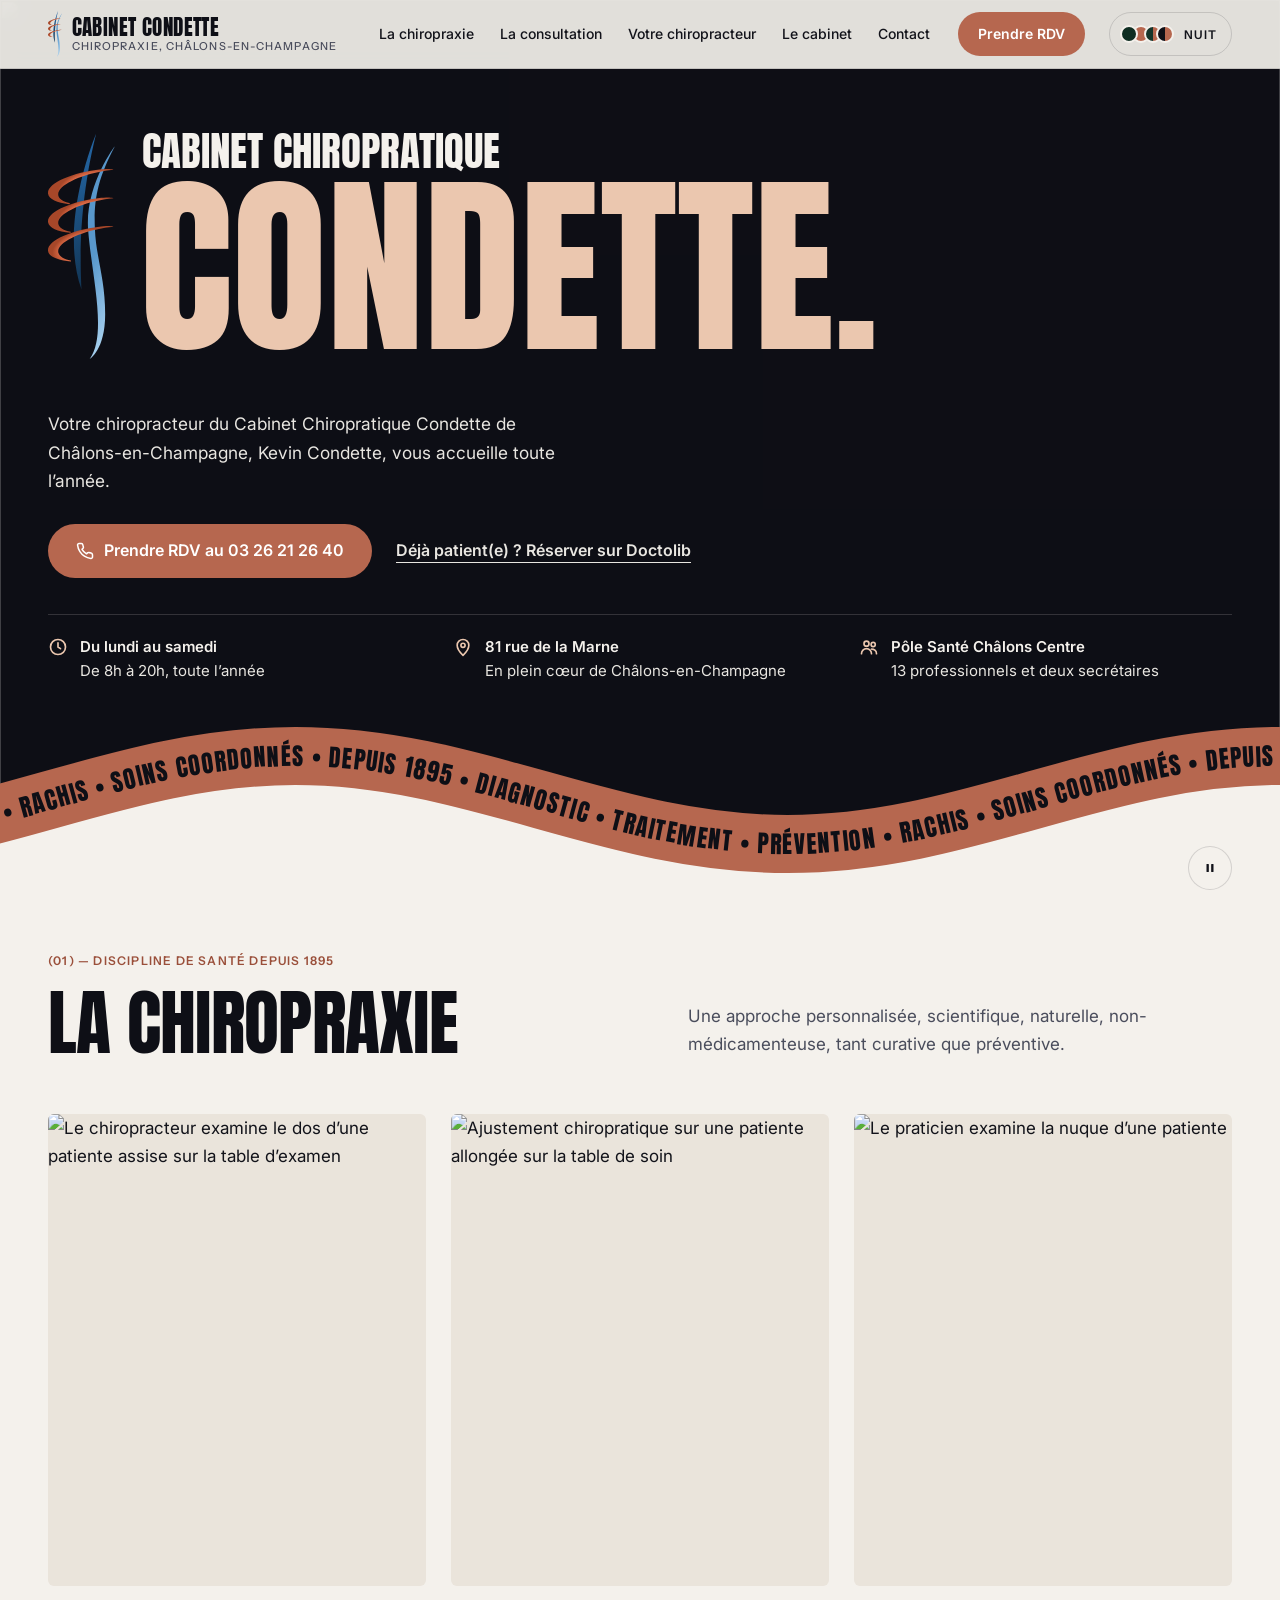
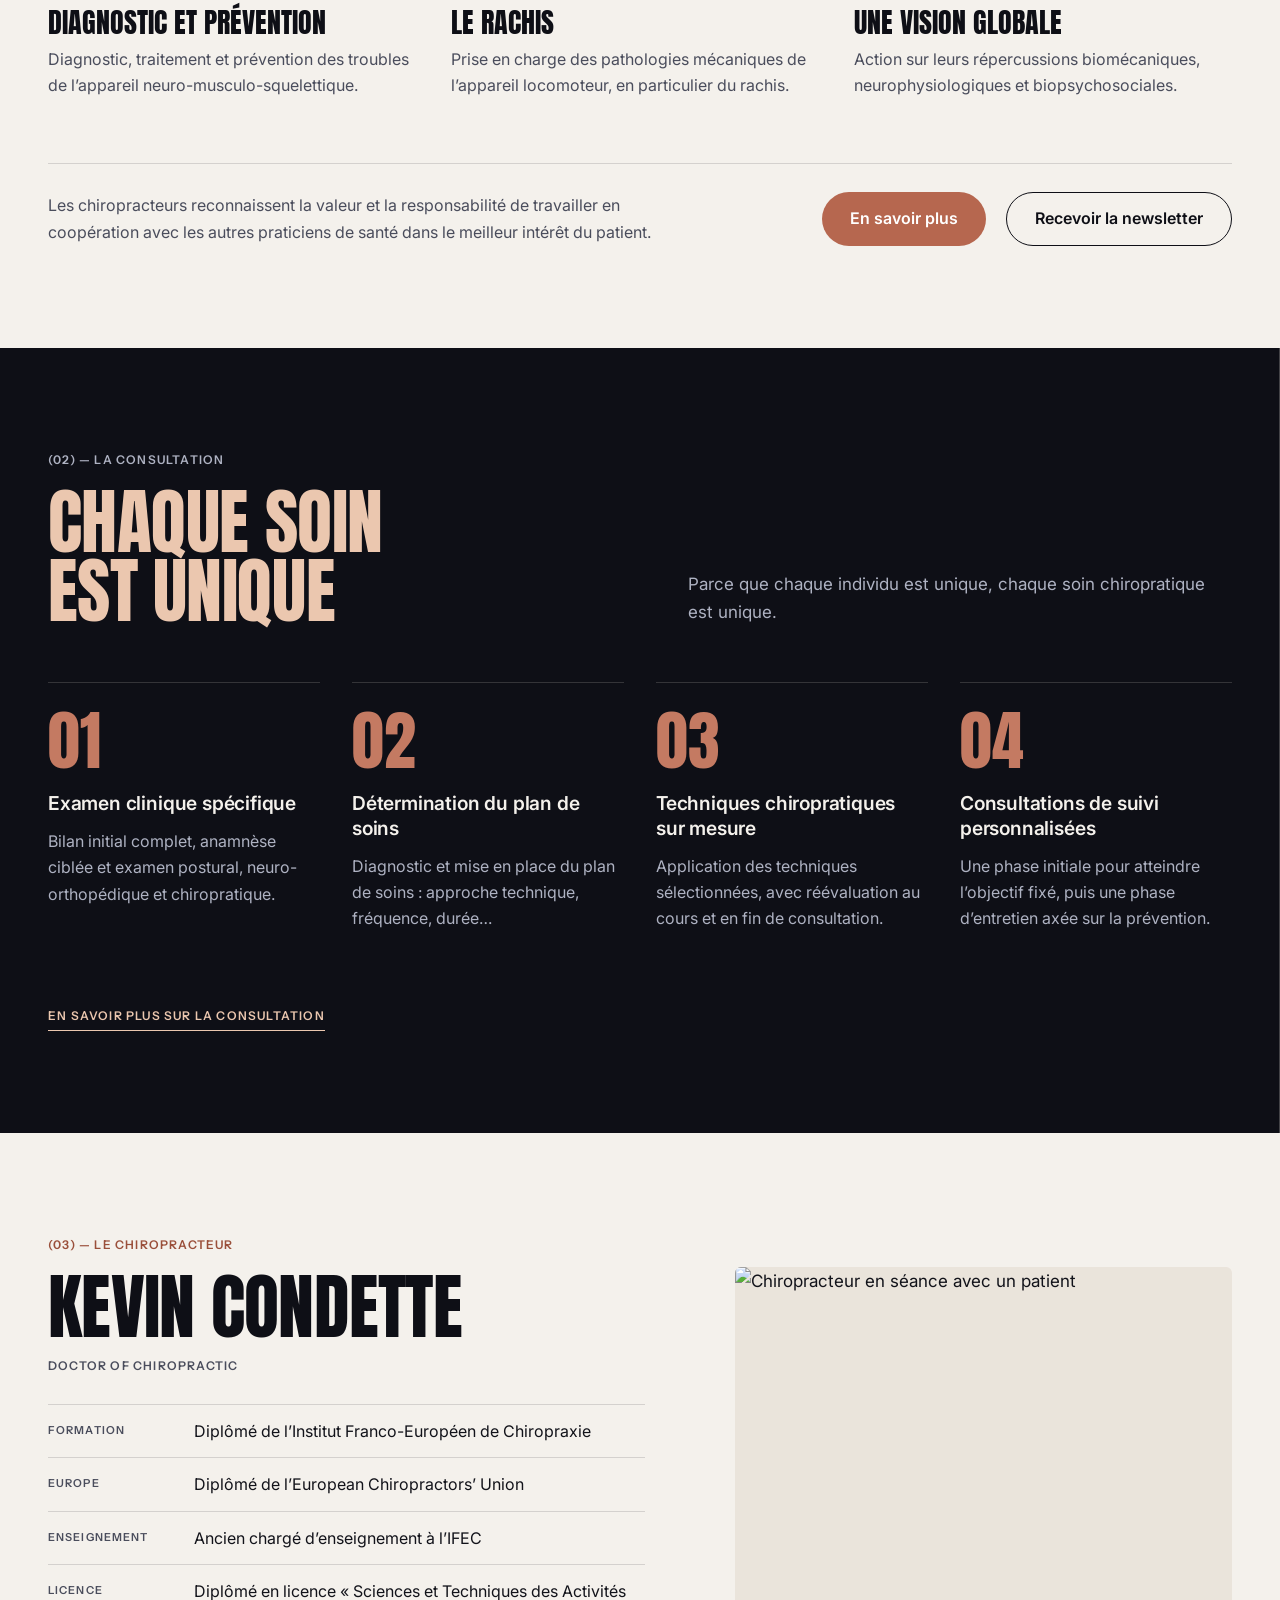
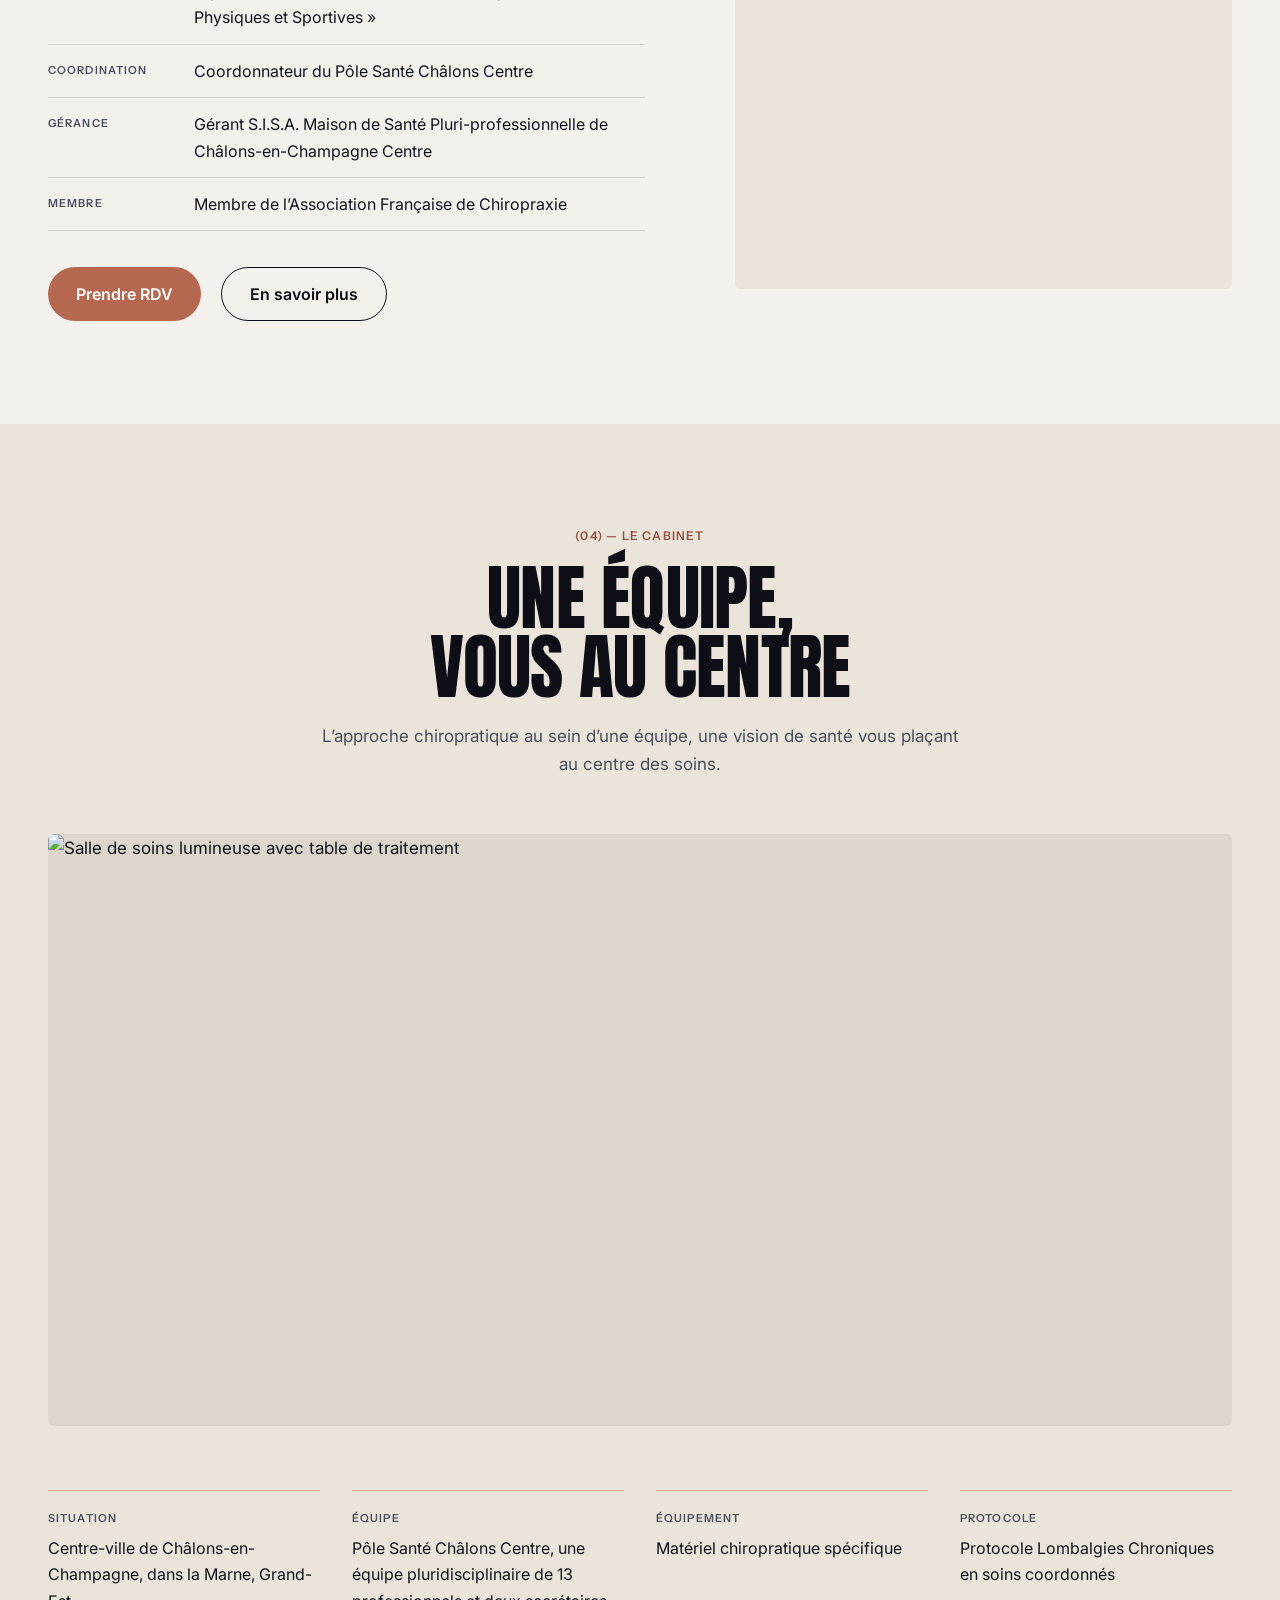
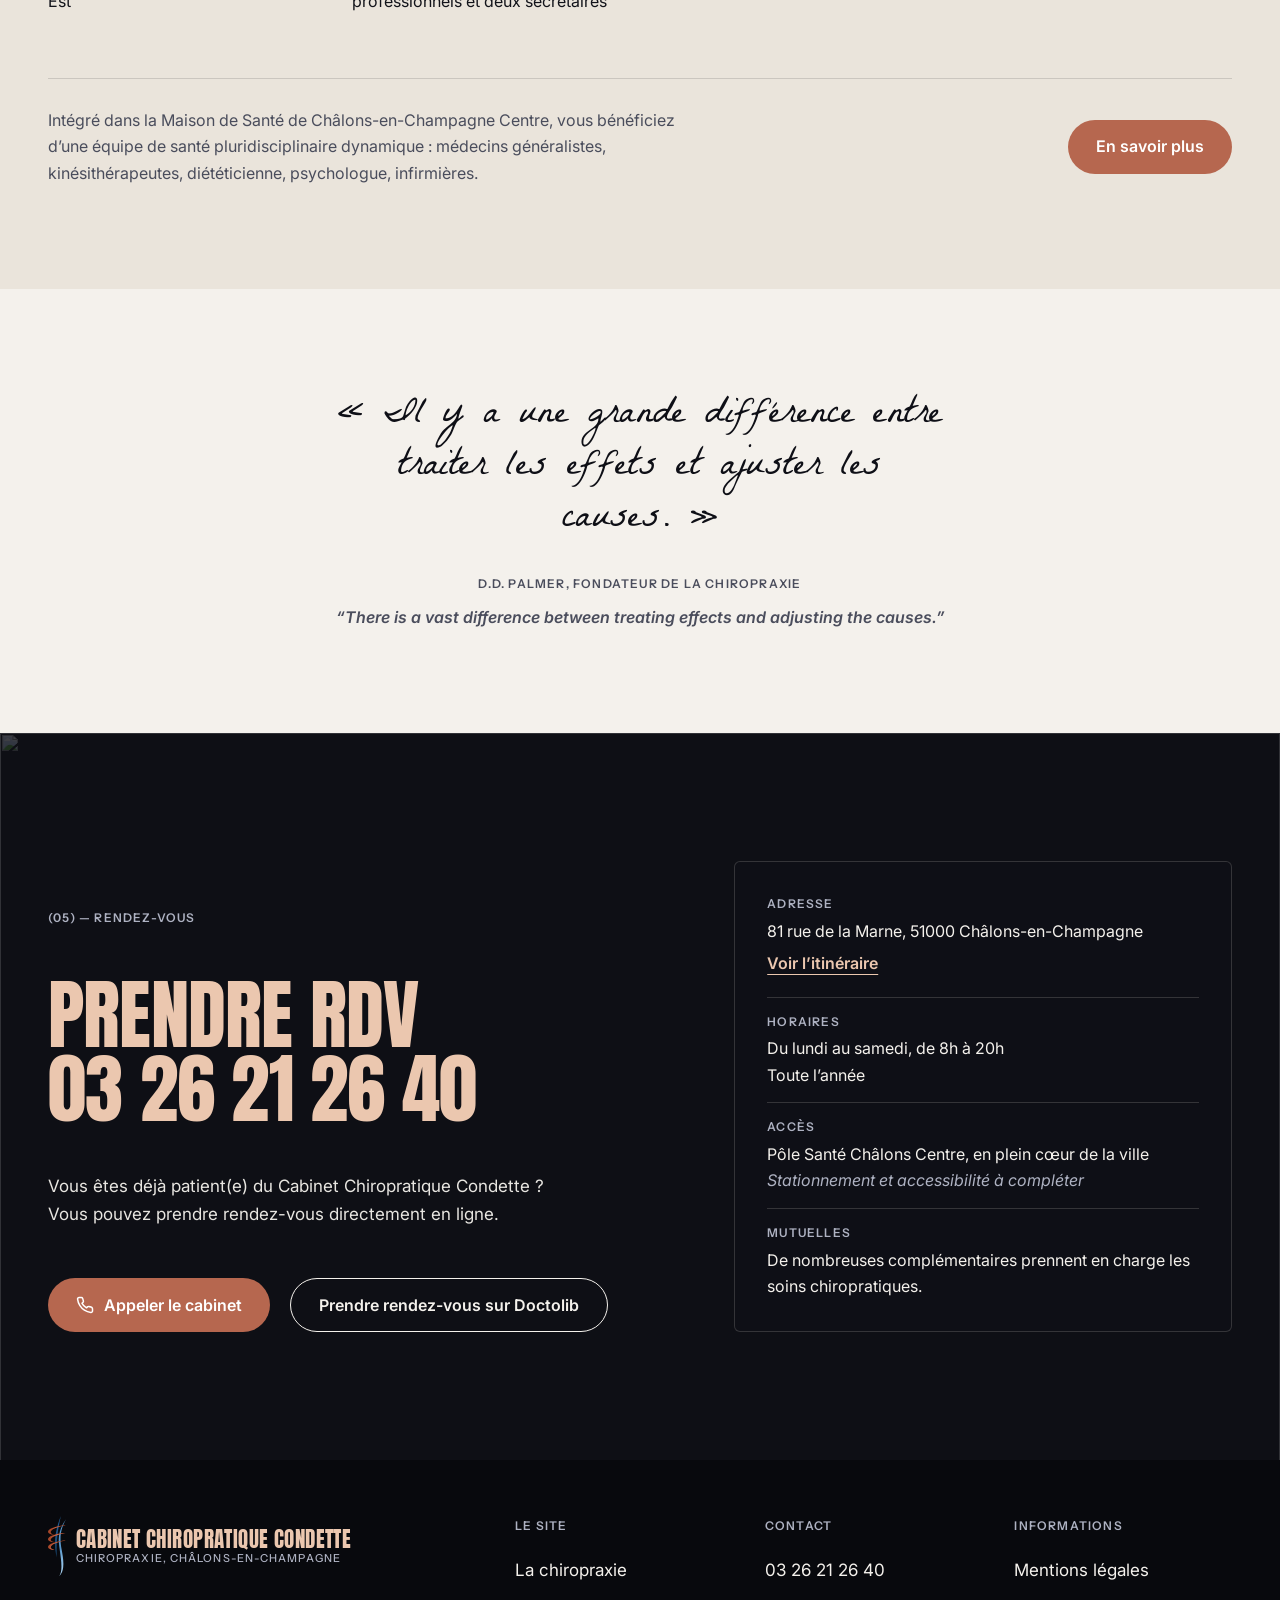
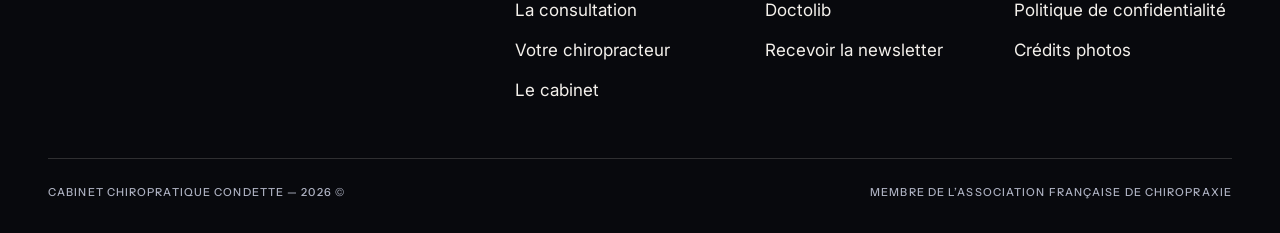
==== commit 8dec3e8a: "Horaires simplifiés : du lundi au samedi, 8h-20h" ====
--- a/index.html
+++ b/index.html
@@ -109,7 +109,7 @@
       <ul class="hero-infos">
         <li>
           <svg viewBox="0 0 24 24" fill="none" stroke="currentColor" stroke-width="2" stroke-linecap="round" stroke-linejoin="round" aria-hidden="true"><circle cx="12" cy="12" r="9"/><path d="M12 7v5l3 2"/></svg>
-          <div><b>Du lundi au vendredi</b>Toute l’année</div>
+          <div><b>Du lundi au samedi</b>De 8h à 20h, toute l’année</div>
         </li>
         <li>
           <svg viewBox="0 0 24 24" fill="none" stroke="currentColor" stroke-width="2" stroke-linecap="round" stroke-linejoin="round" aria-hidden="true"><path d="M12 22s-7-6.3-7-12a7 7 0 0 1 14 0c0 5.7-7 12-7 12z"/><circle cx="12" cy="10" r="2.5"/></svg>
@@ -291,7 +291,7 @@
       </div>
       <dl class="appel-infos">
         <div><dt>Adresse</dt><dd>81 rue de la Marne, 51000 Châlons-en-Champagne<br><a href="https://www.google.com/maps/search/?api=1&amp;query=81+rue+de+la+Marne+51000+Ch%C3%A2lons-en-Champagne">Voir l’itinéraire</a></dd></div>
-        <div><dt>Horaires</dt><dd>Du lundi au vendredi, toute l’année<br><span class="a-completer">Horaires détaillés à compléter</span></dd></div>
+        <div><dt>Horaires</dt><dd>Du lundi au samedi, de 8h à 20h<br>Toute l’année</dd></div>
         <div><dt>Accès</dt><dd>Pôle Santé Châlons Centre, en plein cœur de la ville<br><span class="a-completer">Stationnement et accessibilité à compléter</span></dd></div>
         <div><dt>Mutuelles</dt><dd>De nombreuses complémentaires prennent en charge les soins chiropratiques.</dd></div>
       </dl>
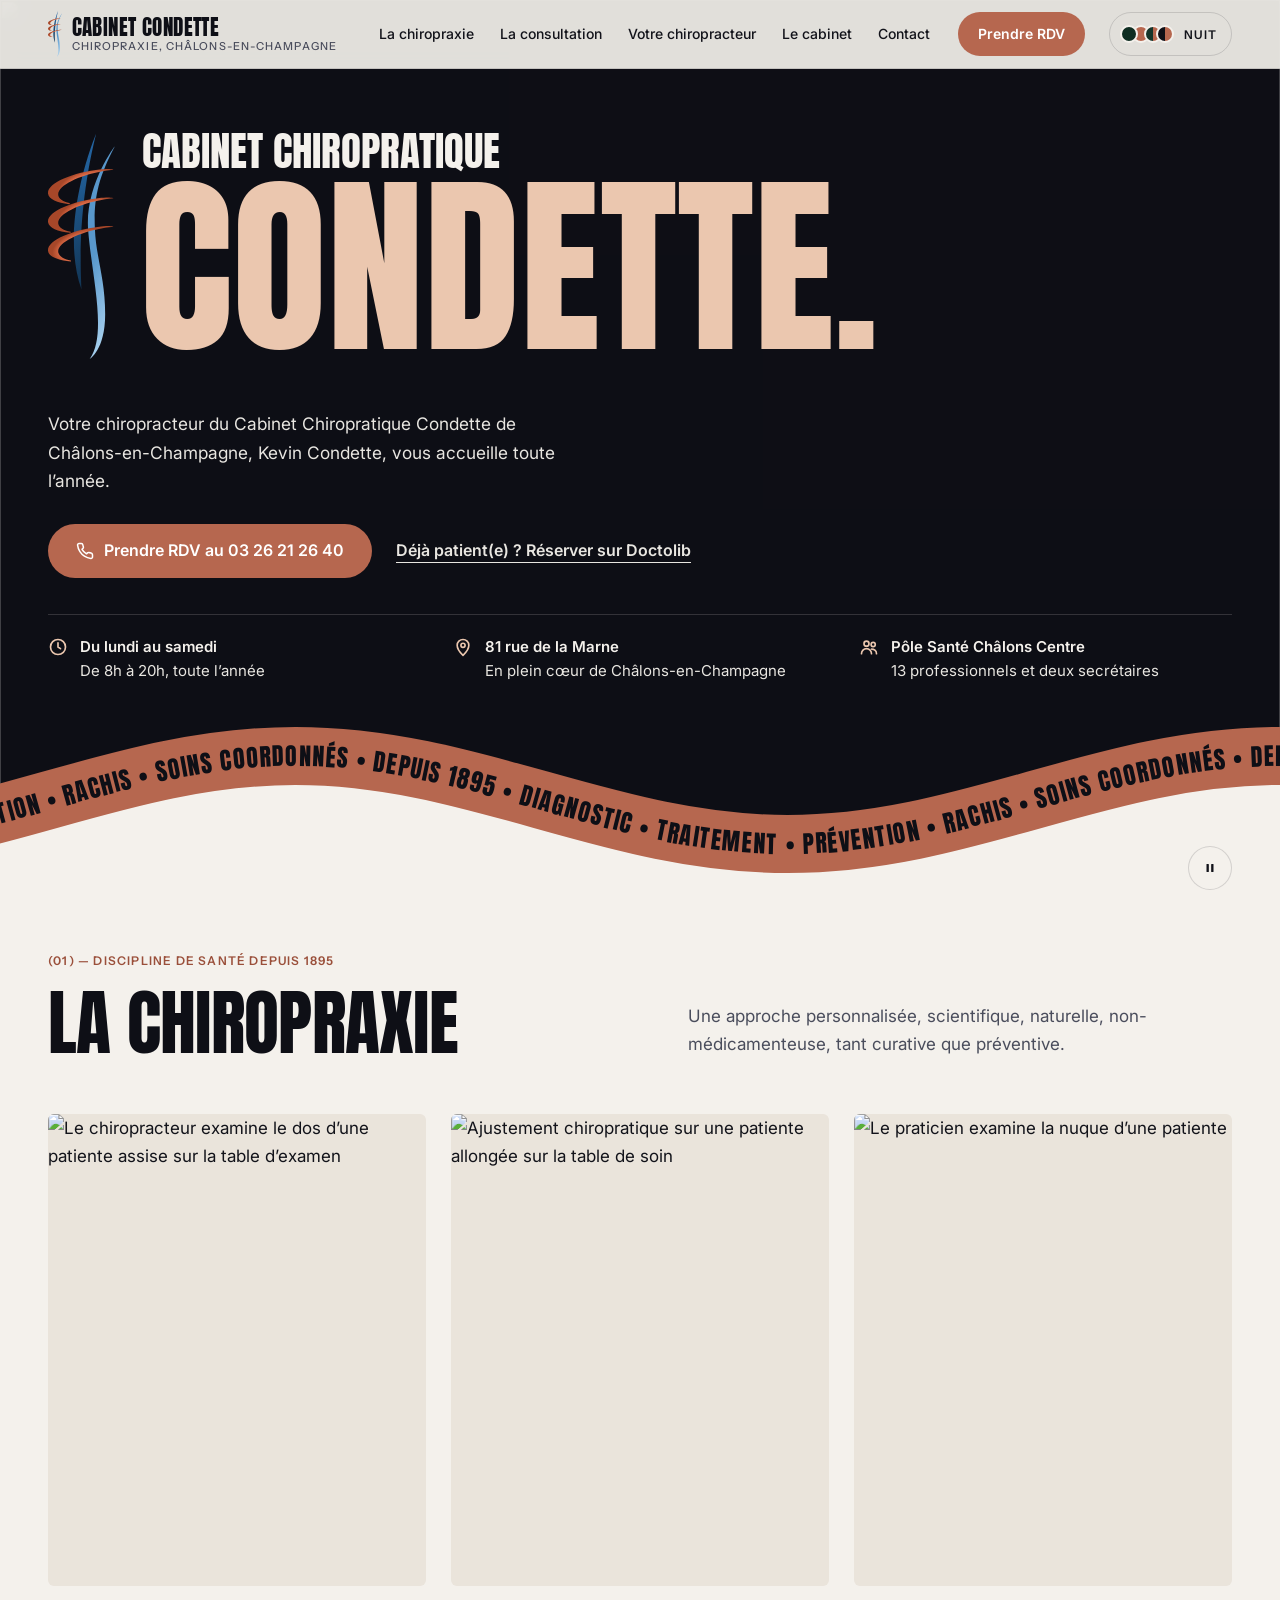
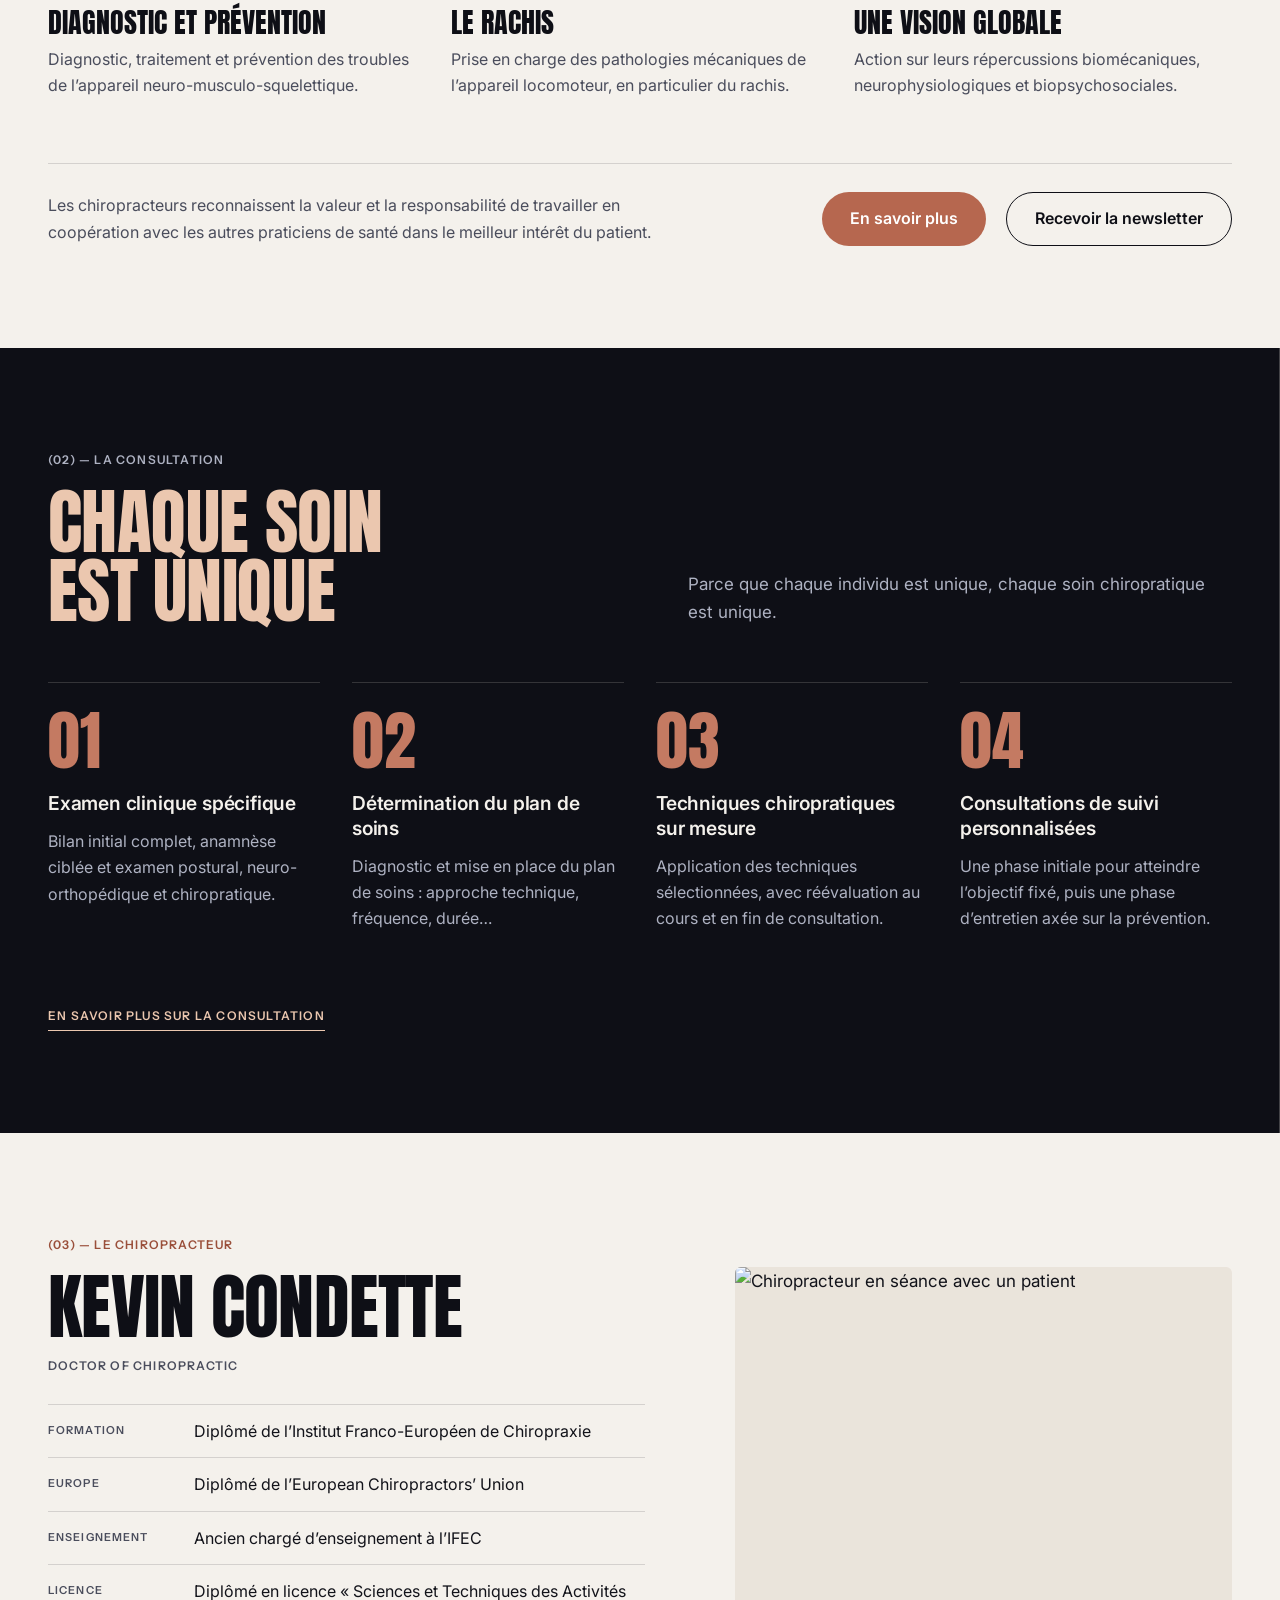
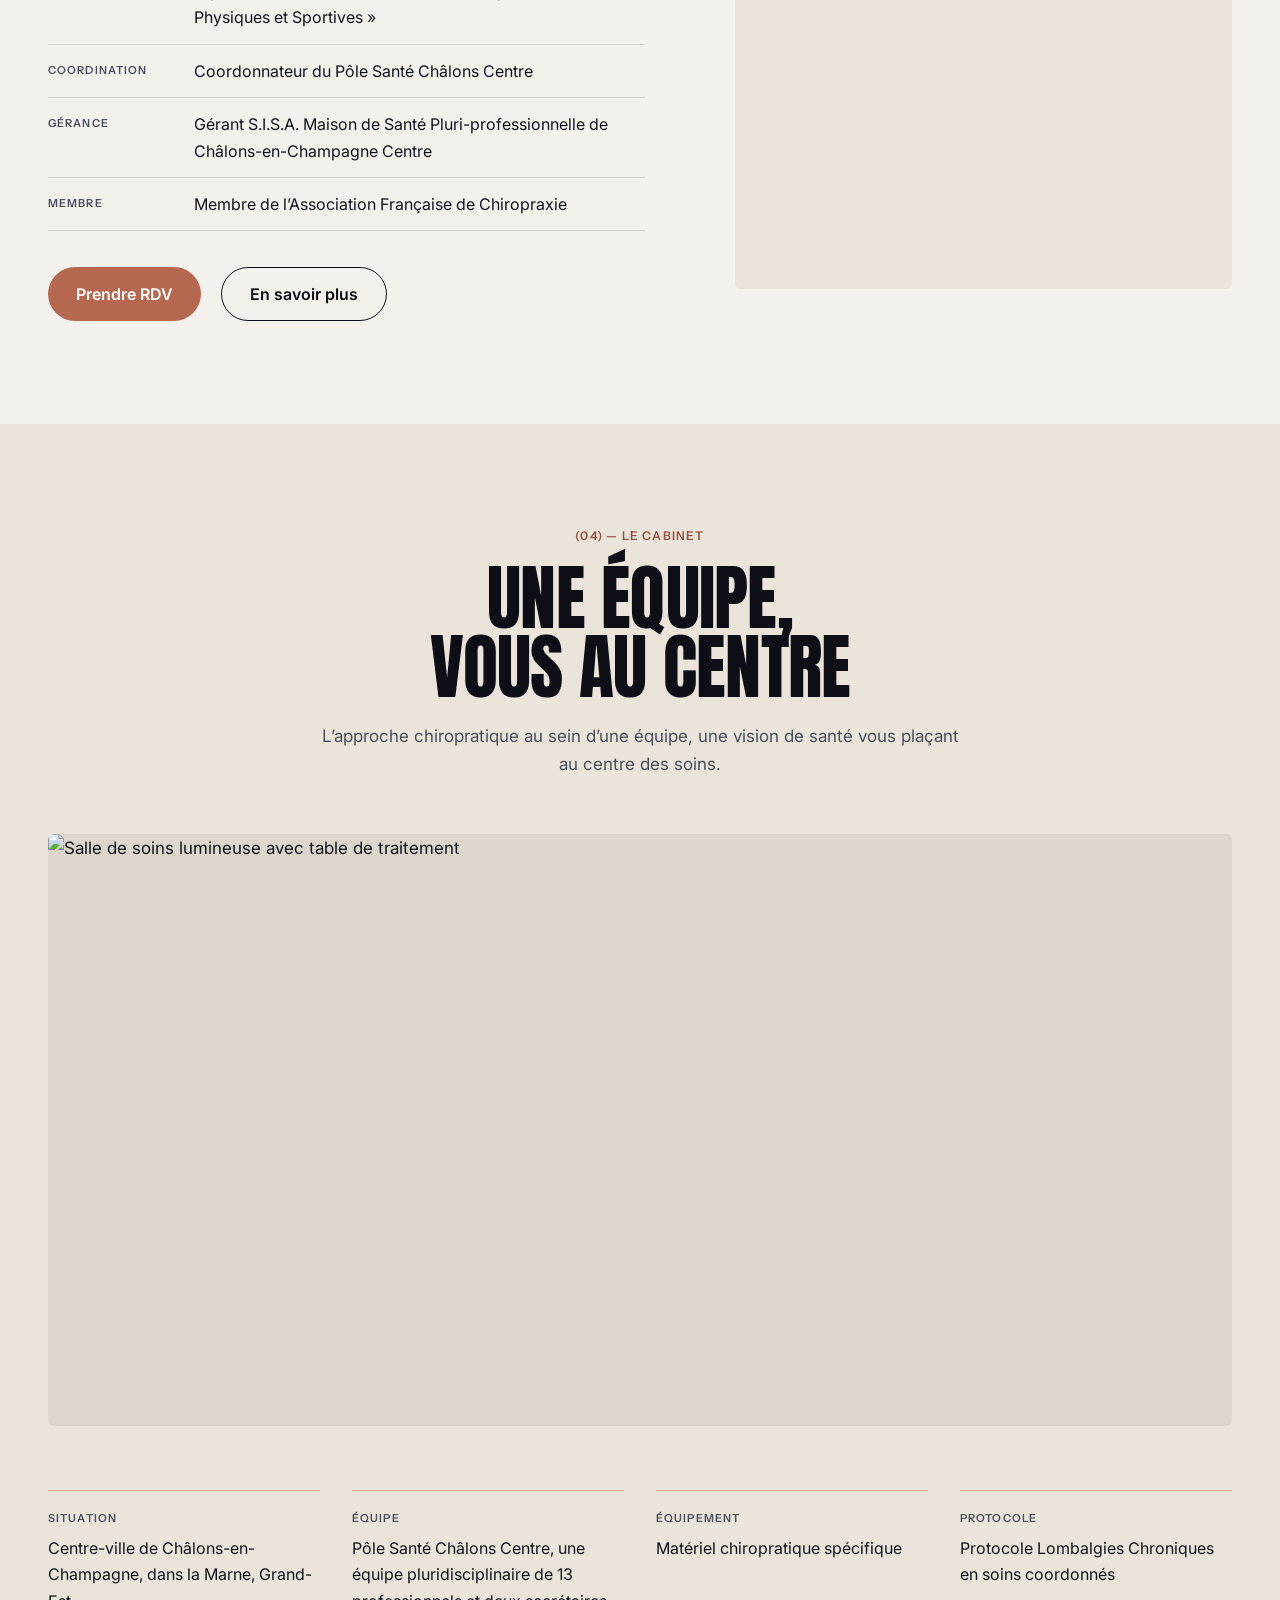
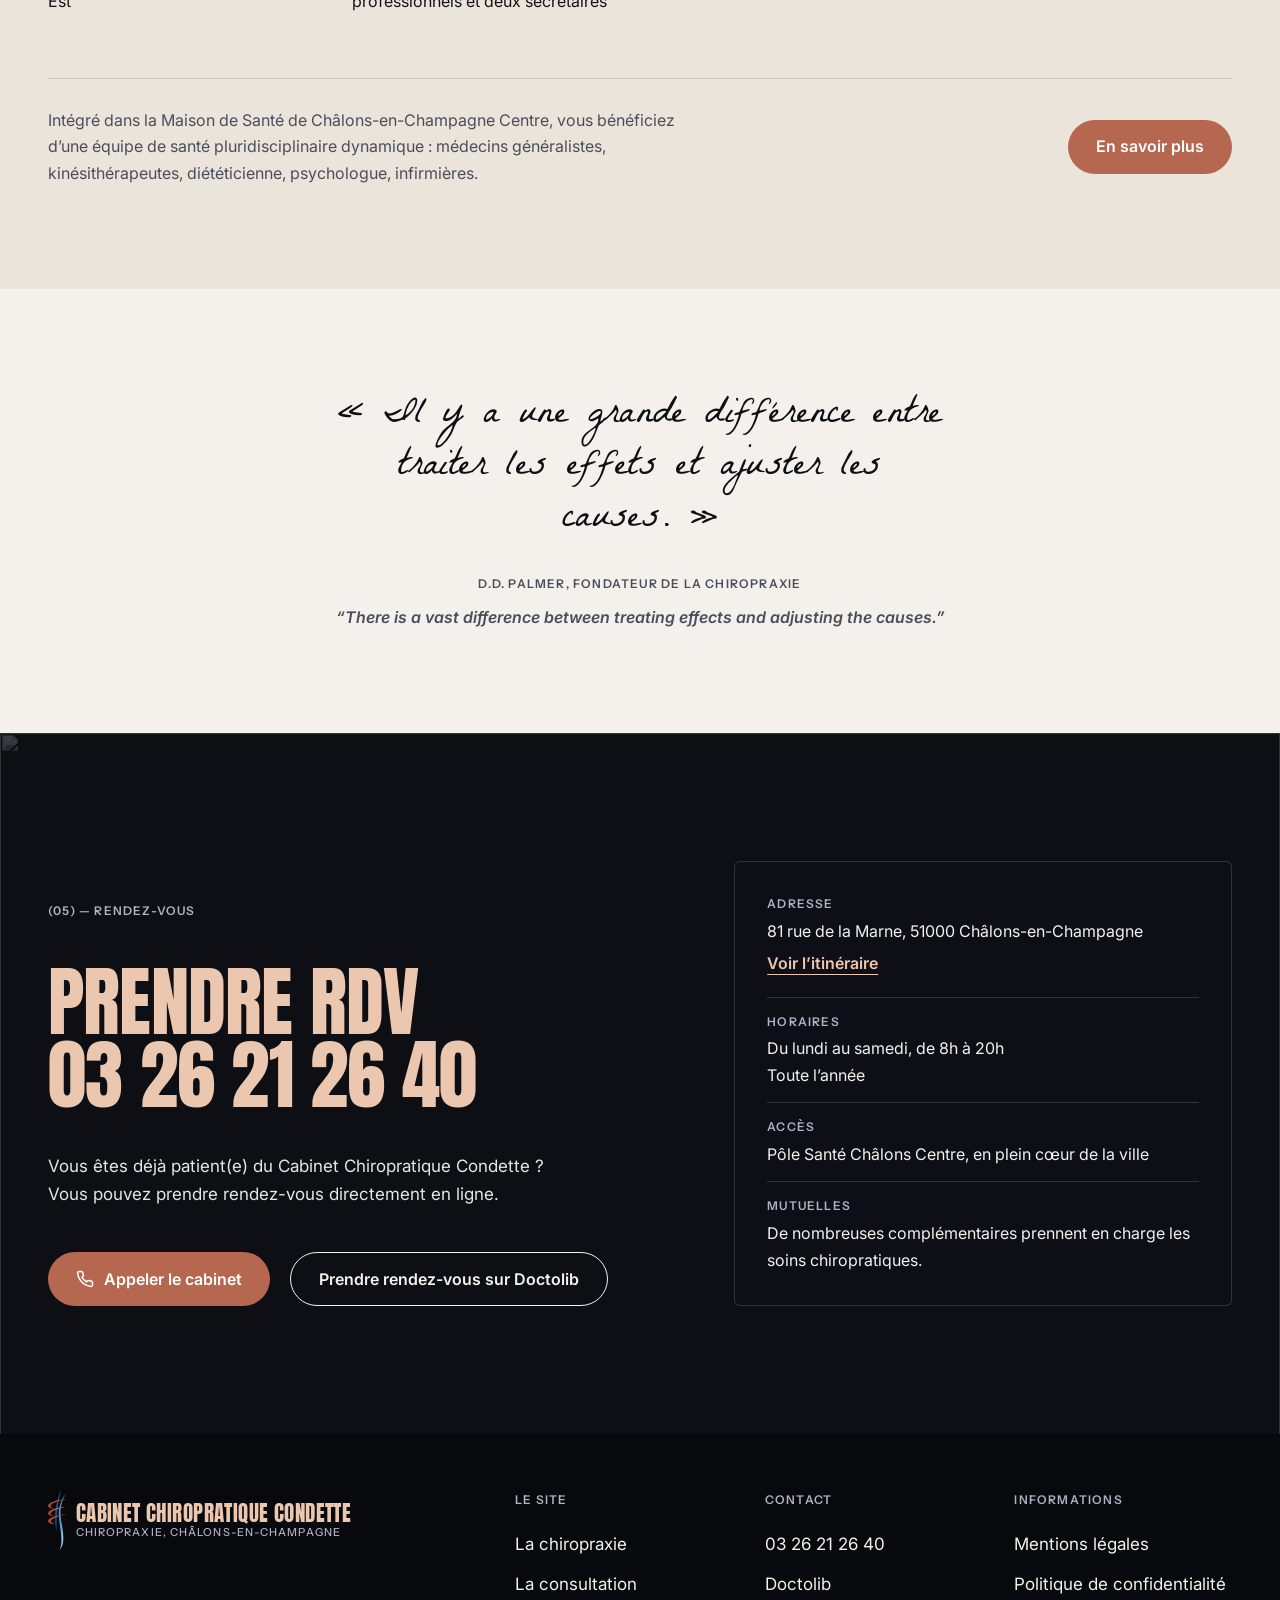
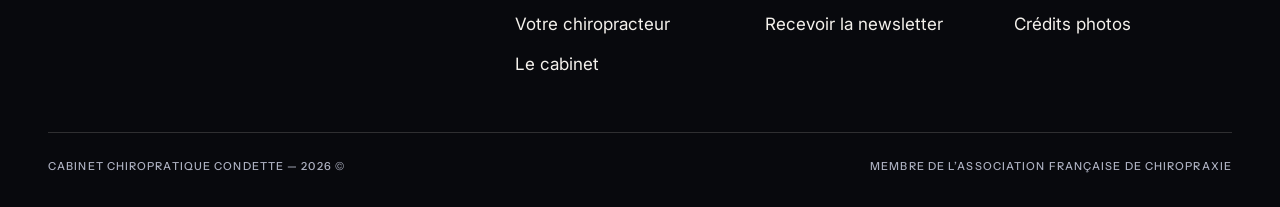
==== commit 95891171: "Retrait de la mention « Stationnement et accessibilité à compléter »" ====
--- a/index.html
+++ b/index.html
@@ -292,7 +292,7 @@
       <dl class="appel-infos">
         <div><dt>Adresse</dt><dd>81 rue de la Marne, 51000 Châlons-en-Champagne<br><a href="https://www.google.com/maps/search/?api=1&amp;query=81+rue+de+la+Marne+51000+Ch%C3%A2lons-en-Champagne">Voir l’itinéraire</a></dd></div>
         <div><dt>Horaires</dt><dd>Du lundi au samedi, de 8h à 20h<br>Toute l’année</dd></div>
-        <div><dt>Accès</dt><dd>Pôle Santé Châlons Centre, en plein cœur de la ville<br><span class="a-completer">Stationnement et accessibilité à compléter</span></dd></div>
+        <div><dt>Accès</dt><dd>Pôle Santé Châlons Centre, en plein cœur de la ville</dd></div>
         <div><dt>Mutuelles</dt><dd>De nombreuses complémentaires prennent en charge les soins chiropratiques.</dd></div>
       </dl>
     </div>
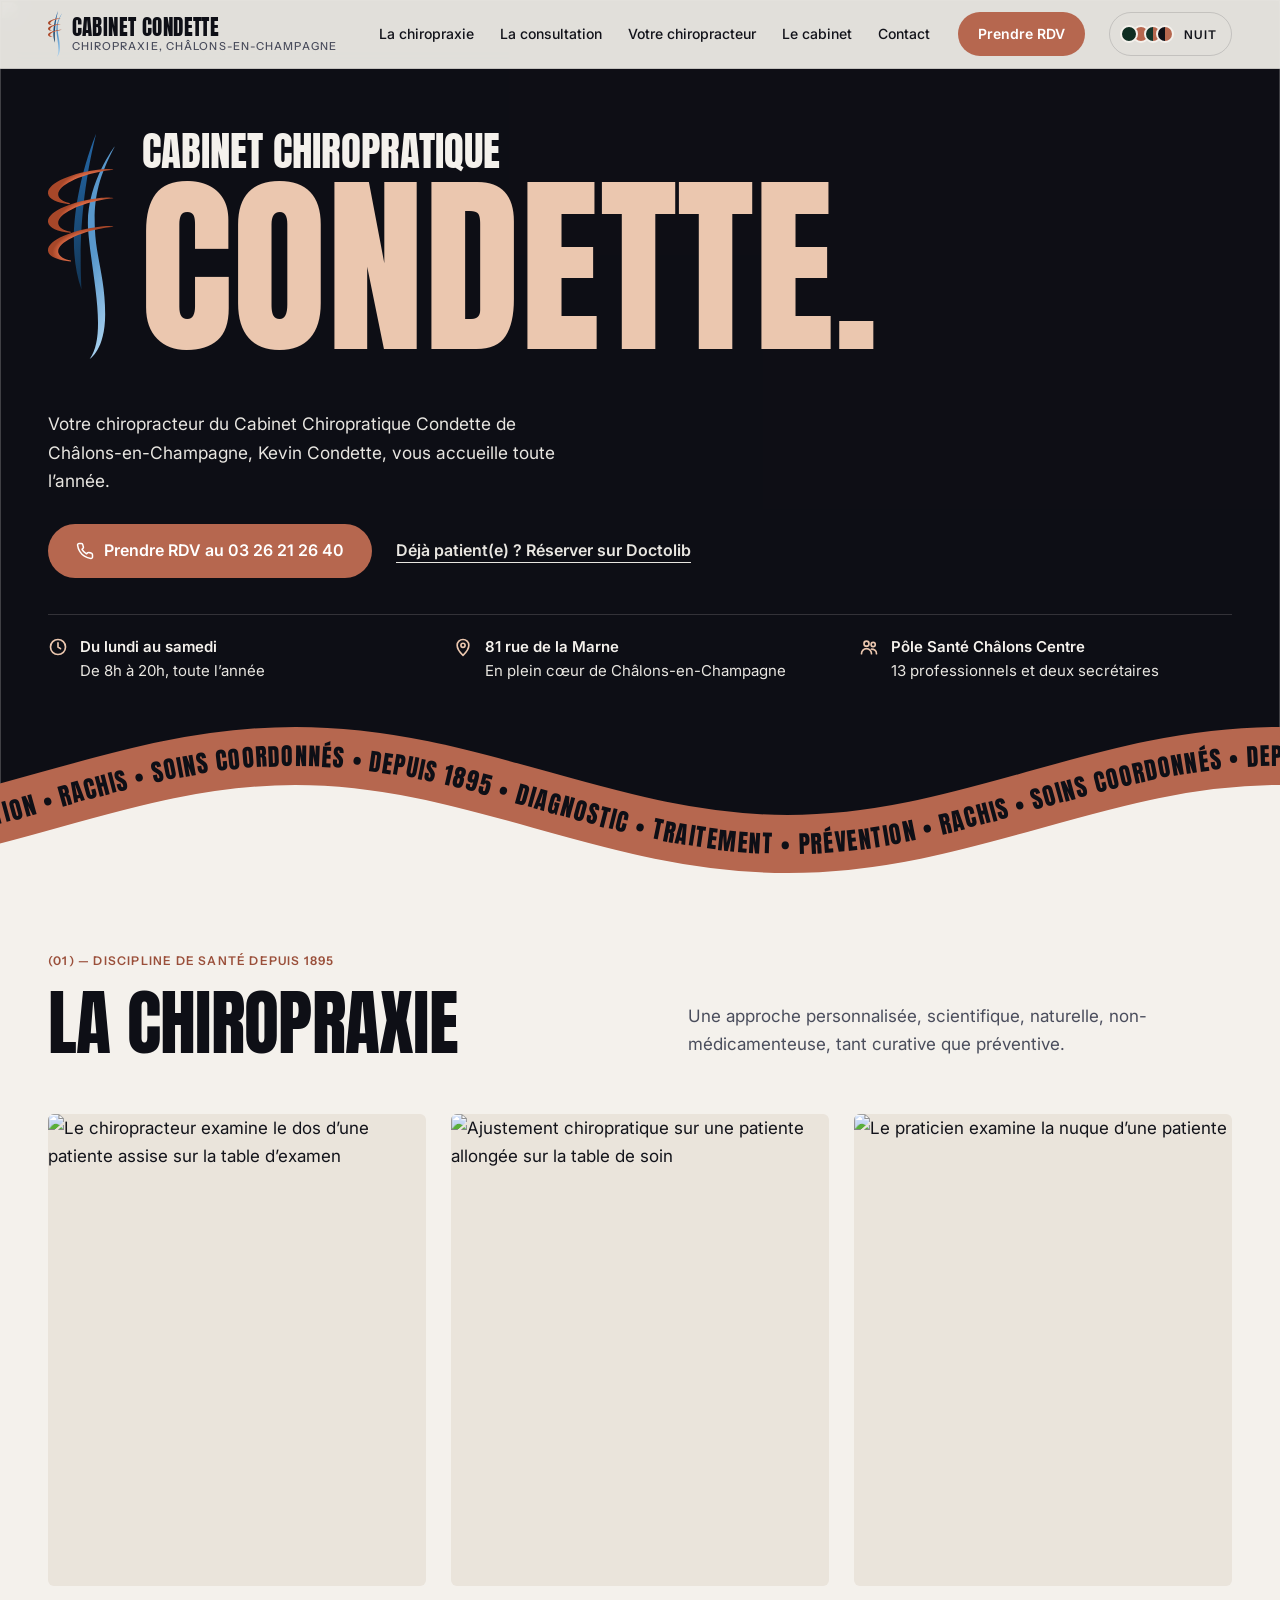
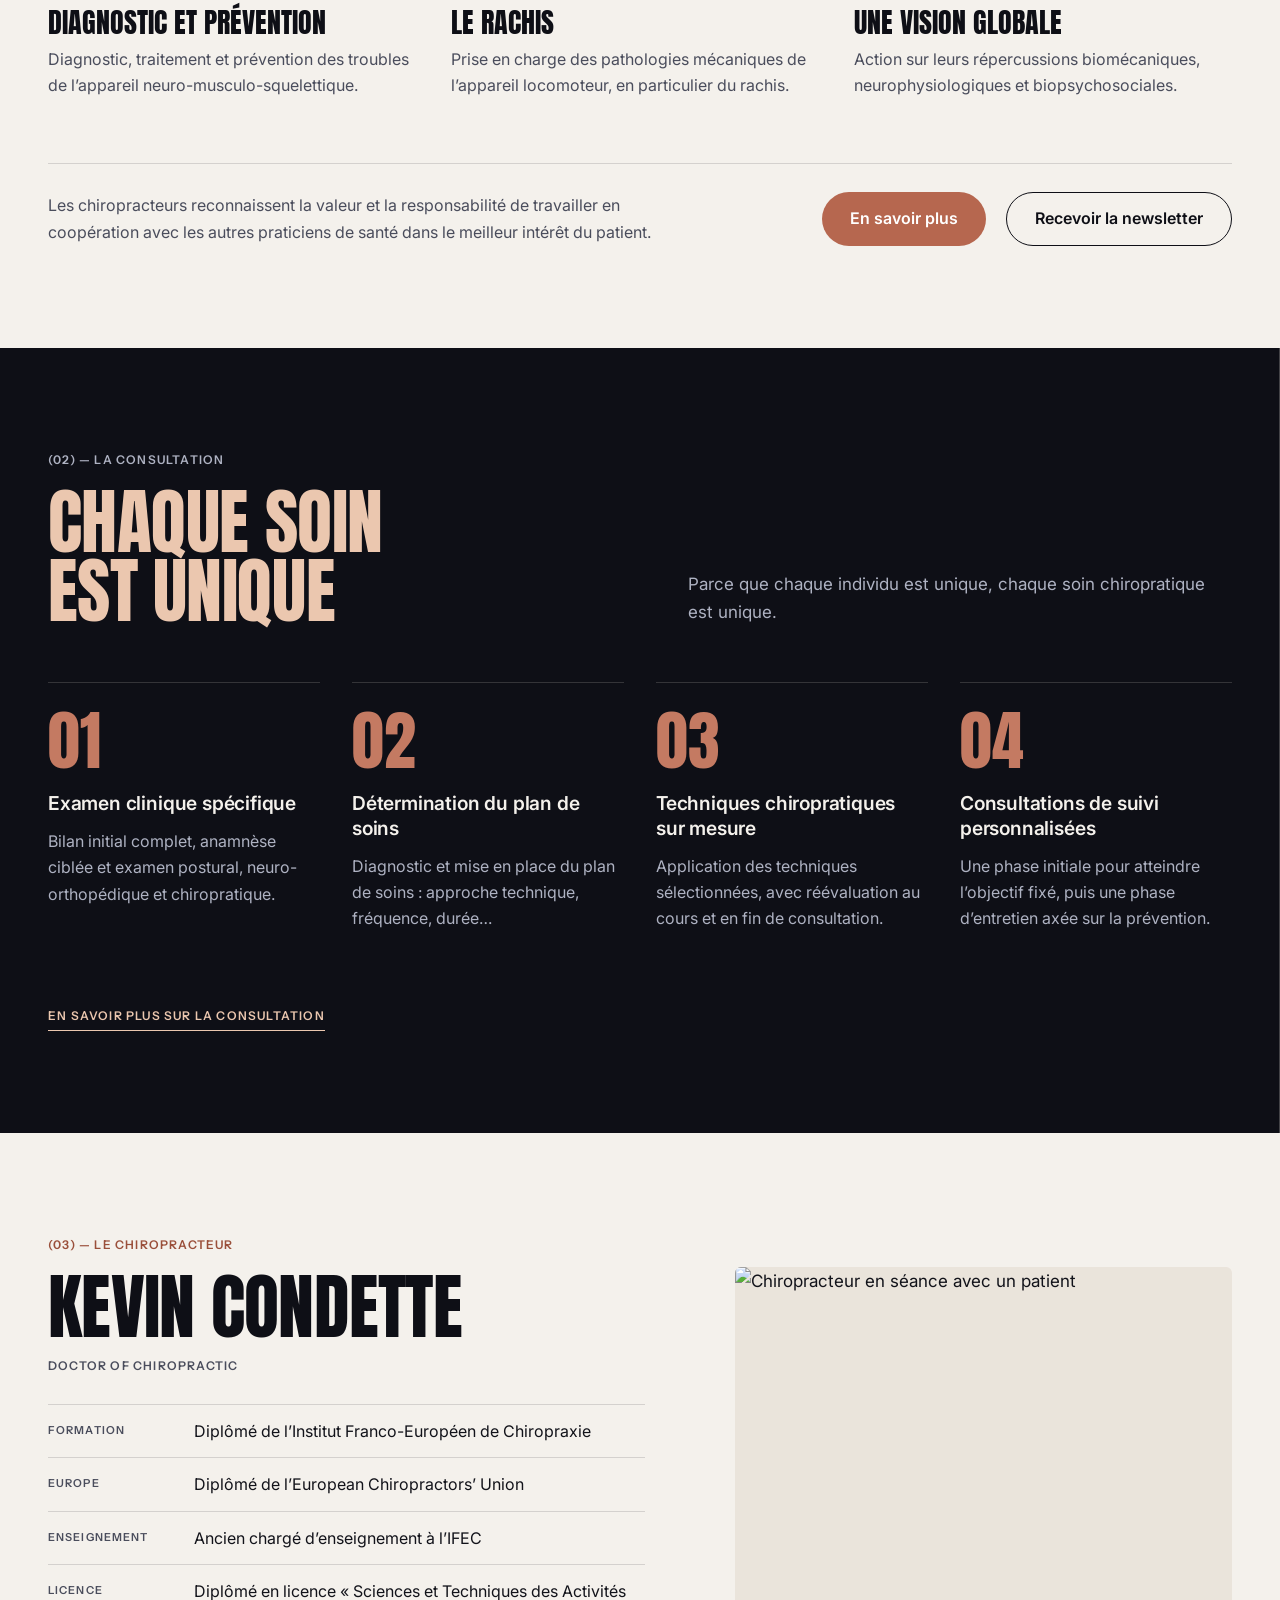
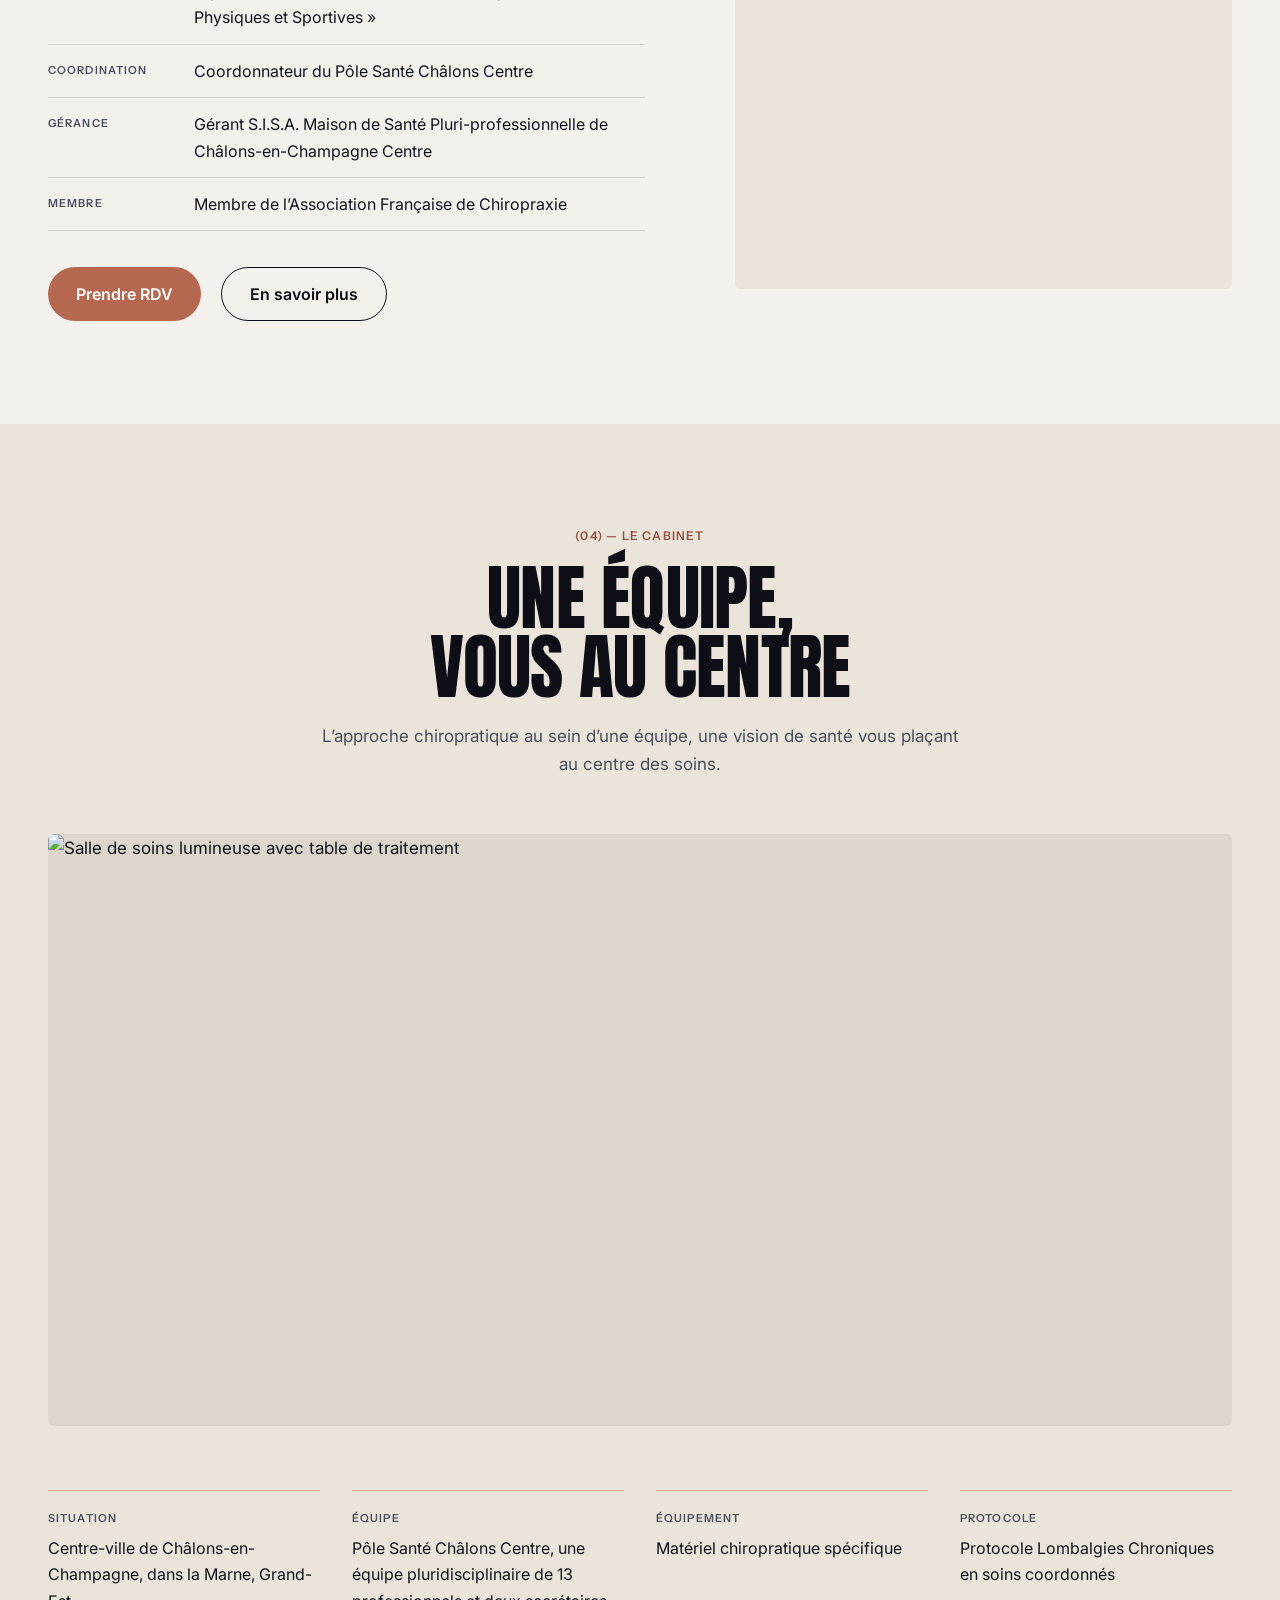
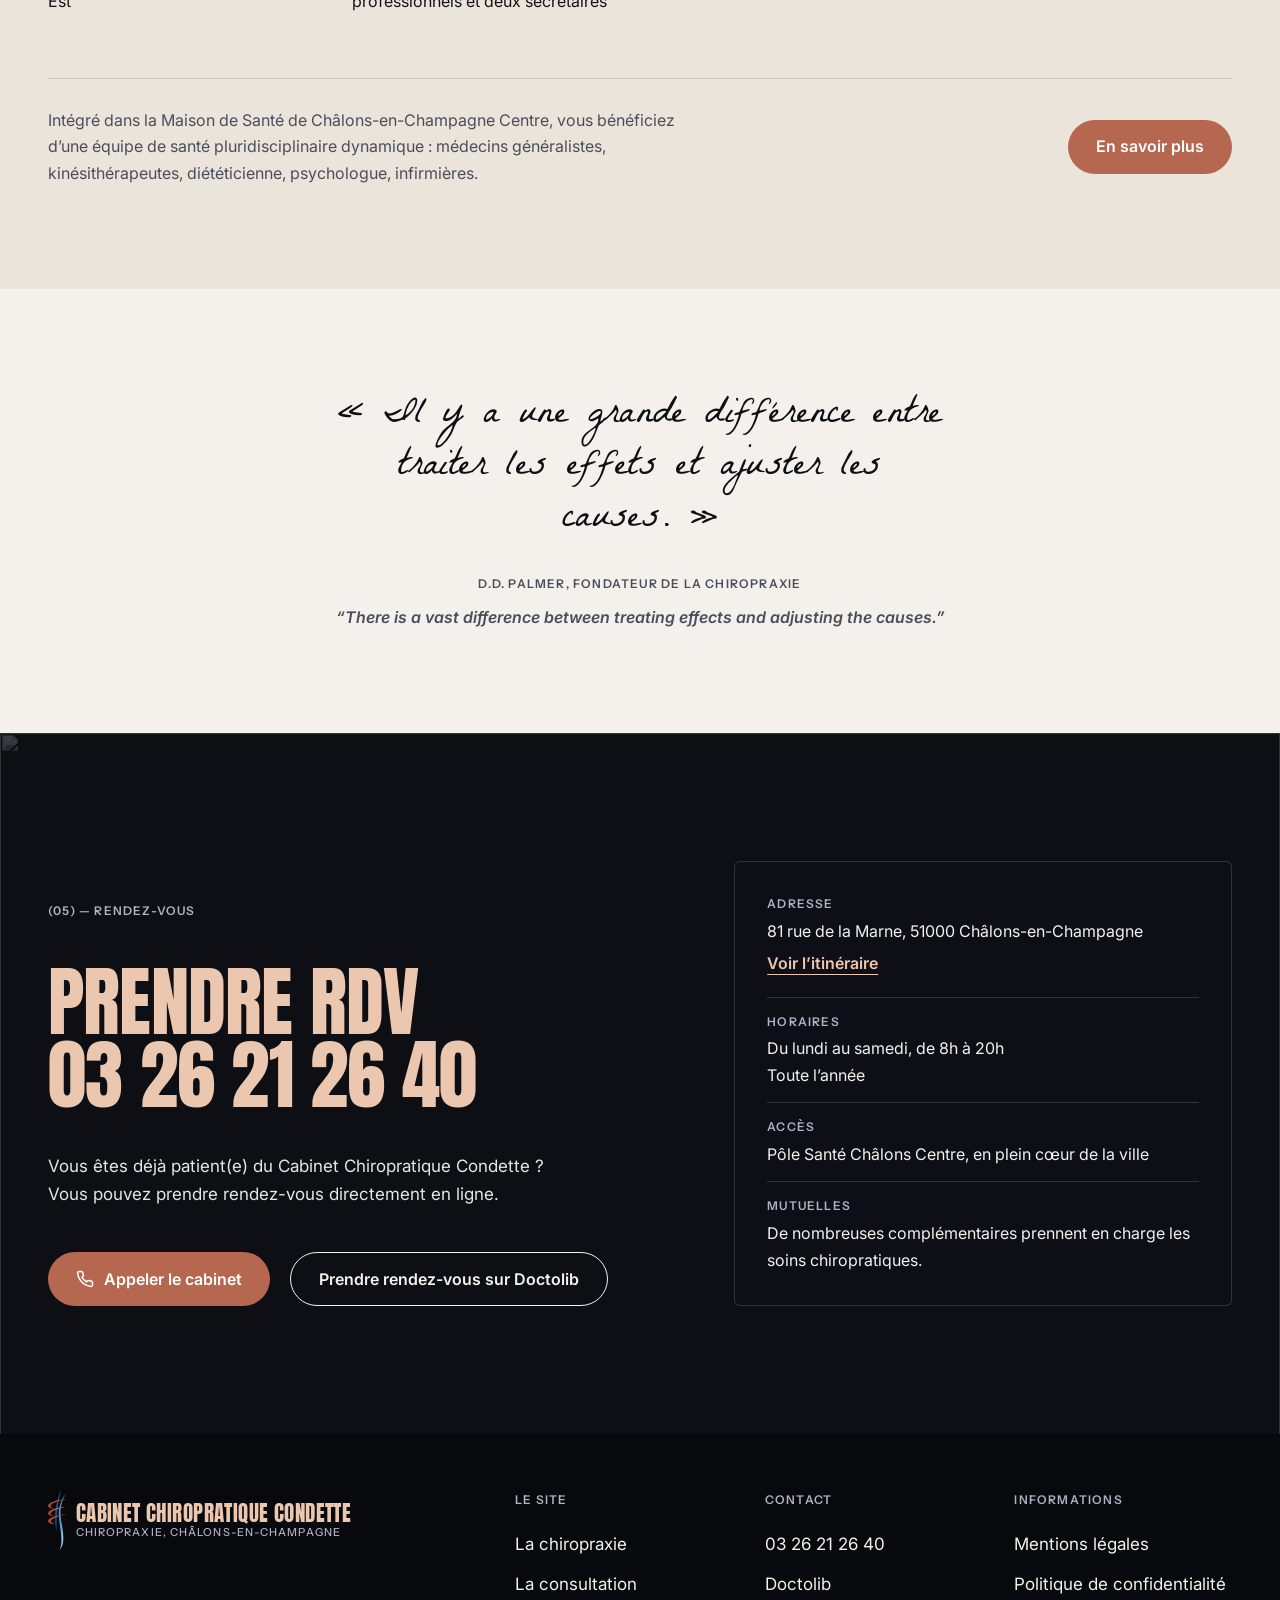
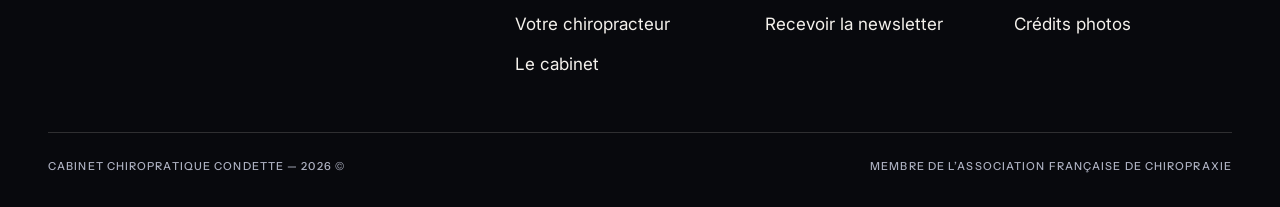
==== commit 38dd9b03: "Retrait du bouton lecture/pause de la vague" ====
--- a/index.html
+++ b/index.html
@@ -130,7 +130,6 @@
       <text class="vague-texte" dominant-baseline="central"><textPath href="#vague-trace" startOffset="0">Diagnostic • Traitement • Prévention • Rachis • Soins coordonnés • Depuis 1895 •</textPath></text>
       <text class="vague-texte vague-mesure" x="0" y="-100"></text>
     </svg>
-    <button class="vague-pause" type="button"><svg class="icone-pause" viewBox="0 0 24 24" fill="currentColor" aria-hidden="true"><rect x="6" y="5" width="4" height="14" rx="1"/><rect x="14" y="5" width="4" height="14" rx="1"/></svg><svg class="icone-lecture" viewBox="0 0 24 24" fill="currentColor" aria-hidden="true"><path d="M8 5.5v13a1 1 0 0 0 1.5.87l11-6.5a1 1 0 0 0 0-1.74l-11-6.5A1 1 0 0 0 8 5.5z"/></svg><span class="sr-only"><span class="pause-texte">Pause</span> du bandeau défilant</span></button>
   </div>
 
   <!-- (01) LA CHIROPRAXIE -->
--- a/assets/styles.css
+++ b/assets/styles.css
@@ -249,6 +249,7 @@
 .btn:focus-visible:not(:hover){animation:lueur-tour 3s linear infinite}
 .entete .btn{min-height:44px;padding:0 20px;font-size:14px}
 .btn svg{width:18px;height:18px}
+@media (max-width:400px){.btn-sable{font-size:14.5px;padding:0 20px;gap:8px}}
 .lien-secondaire{
   display:inline-flex;align-items:center;min-height:48px;padding:0 4px;
   font-weight:600;font-size:16px;color:var(--texte-photo);
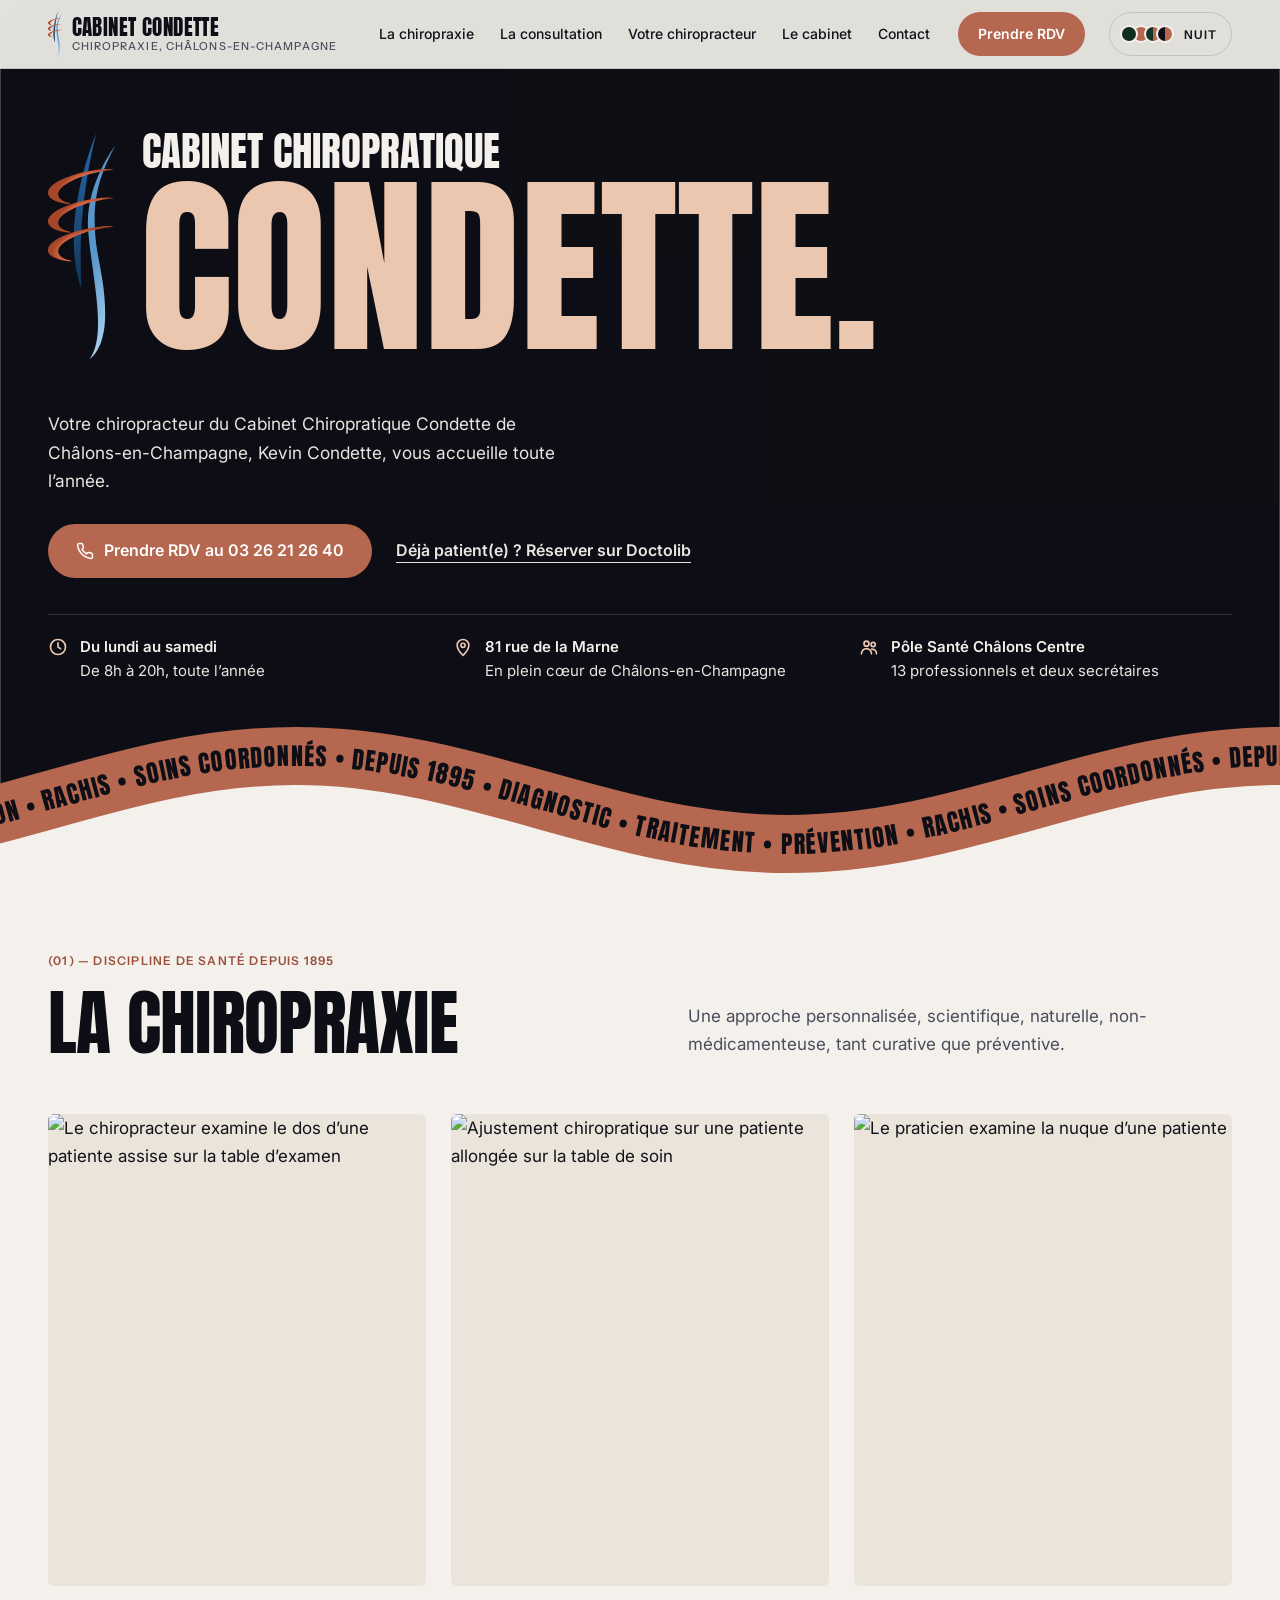
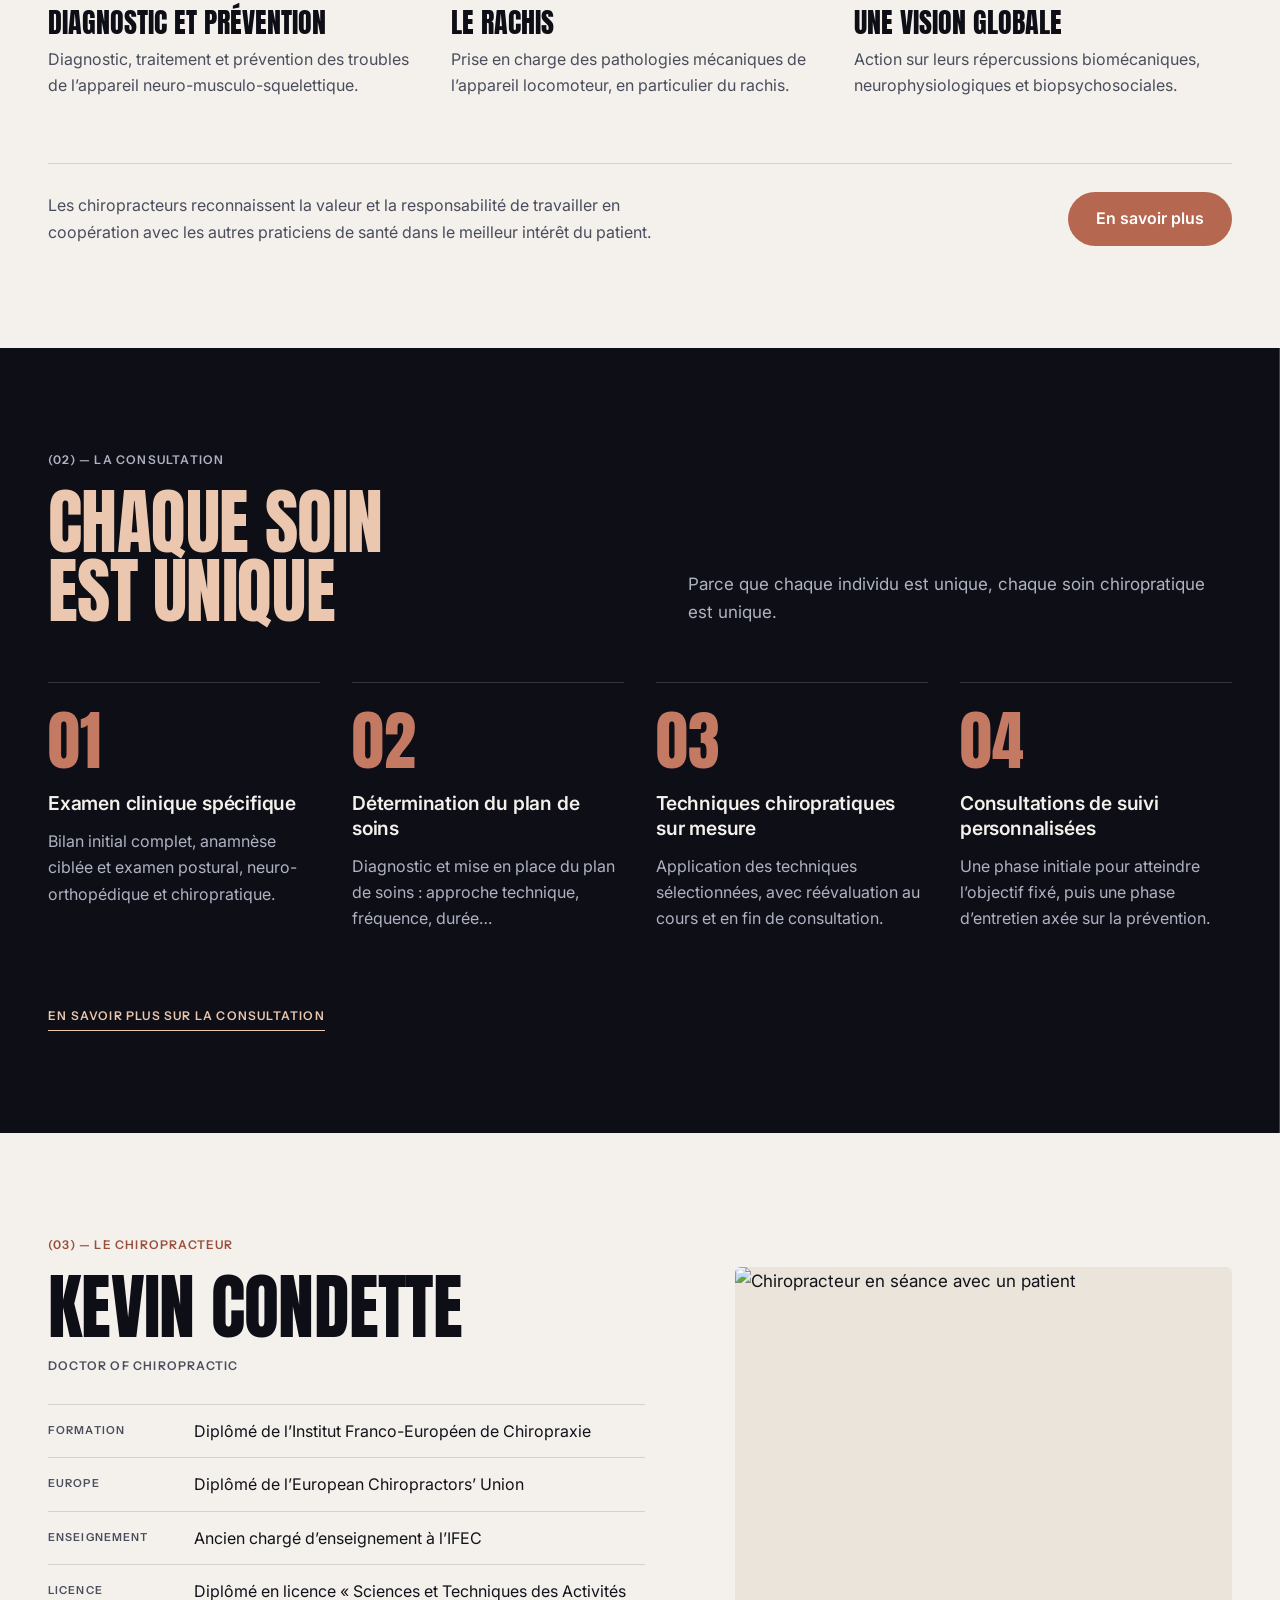
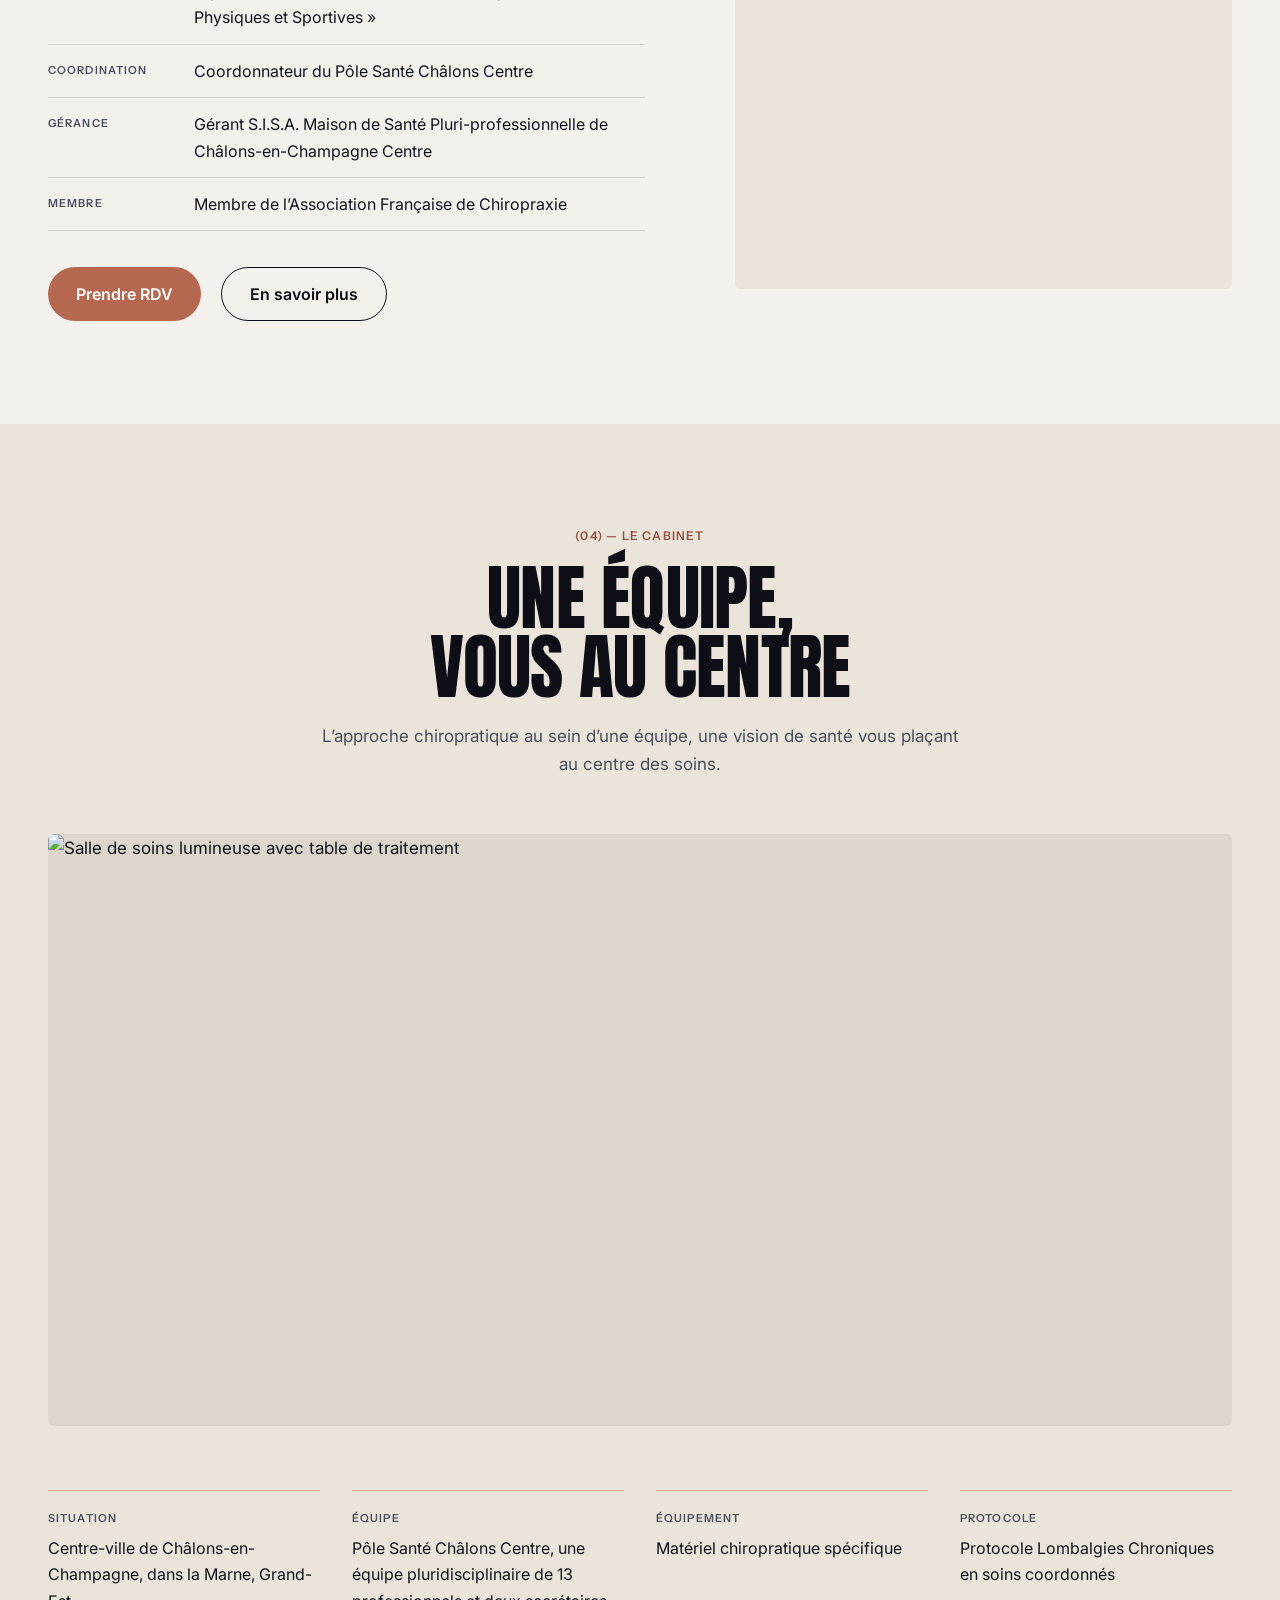
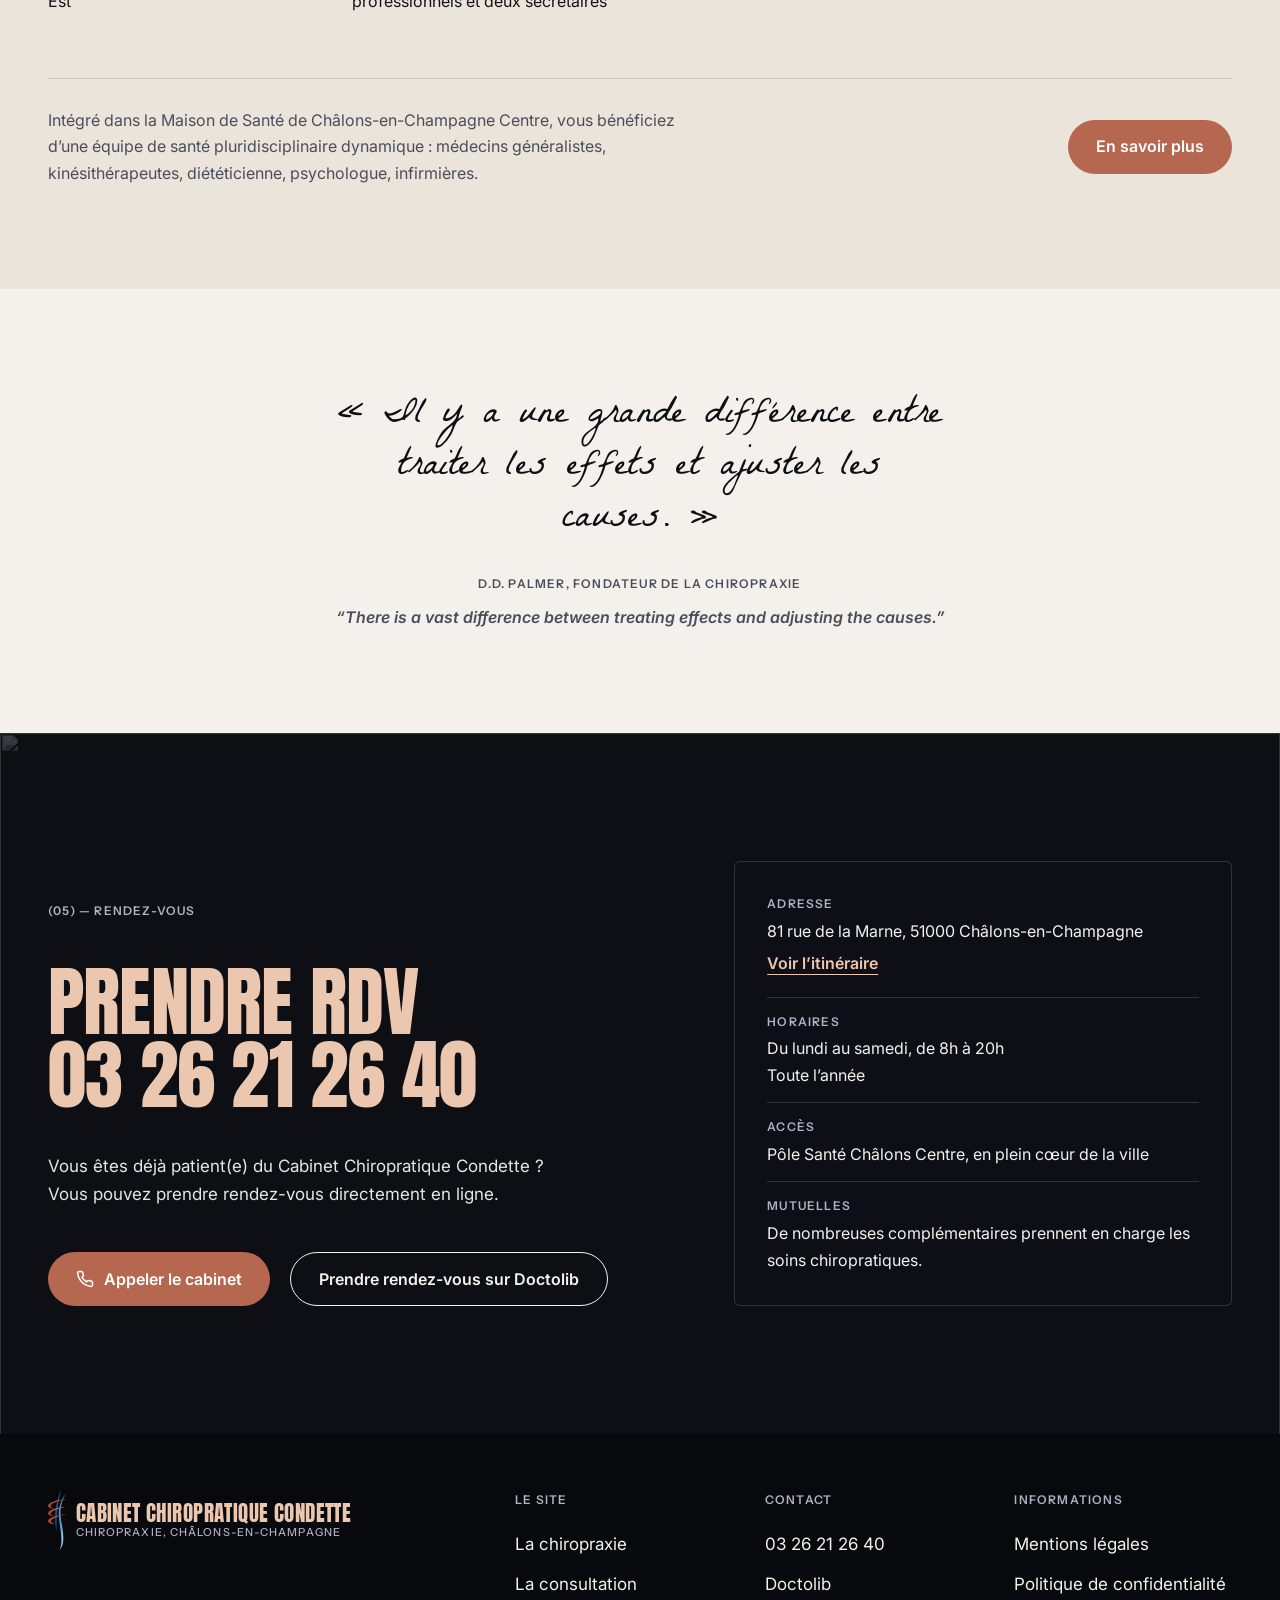
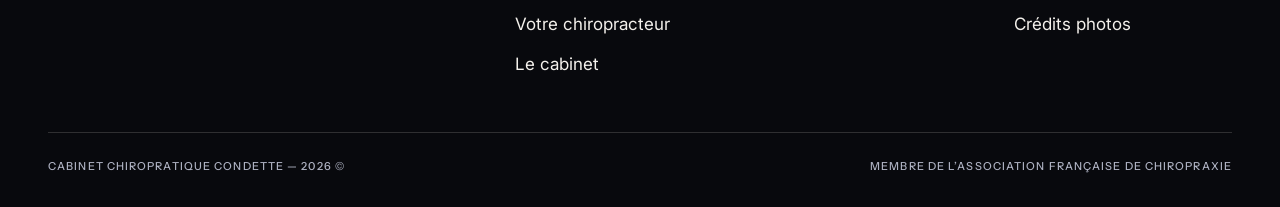
==== commit 2b4d2b84: "Suppression de la newsletter (boutons, liens du pied de page, politique de confidentialité)" ====
--- a/index.html
+++ b/index.html
@@ -172,7 +172,6 @@
         <p>Les chiropracteurs reconnaissent la valeur et la responsabilité de travailler en coopération avec les autres praticiens de santé dans le meilleur intérêt du patient.</p>
         <div class="boutons">
           <a class="btn btn-foret" href="lachiropraxie.html">En savoir plus</a>
-          <a class="btn btn-contour" href="https://chiropraxie.us19.list-manage.com/subscribe/post?u=2a62ad8578ce8a53b72bc0706&amp;id=a6e61c28e7">Recevoir la newsletter</a>
         </div>
       </div>
     </div>
@@ -318,7 +317,6 @@
         <ul>
           <li><a href="tel:+33326212640">03 26 21 26 40</a></li>
           <li><a href="https://www.doctolib.fr/chiropracteur/chalons-en-champagne/kevin-condette">Doctolib</a></li>
-          <li><a href="https://chiropraxie.us19.list-manage.com/subscribe/post?u=2a62ad8578ce8a53b72bc0706&amp;id=a6e61c28e7">Recevoir la newsletter</a></li>
         </ul>
       </div>
       <div>
--- a/assets/styles.css
+++ b/assets/styles.css
@@ -554,7 +554,8 @@
 @media (max-width:900px){
   .praticien{grid-template-columns:1fr;gap:32px}
   .praticien figure{aspect-ratio:4/3;max-width:640px}
-  .diplomes li{grid-template-columns:1fr;gap:2px}
+  .diplomes li{grid-template-columns:1fr;gap:6px}
+  .diplomes li span{font-size:14px;color:var(--puce-texte, var(--num));padding-top:0}
 }
 
 /* Le cabinet */
@@ -615,7 +616,11 @@
 .pied li a:hover{text-decoration:underline;text-underline-offset:5px}
 .pied-bas{margin-top:48px;padding-top:24px;border-top:1px solid var(--ligne-claire);display:flex;flex-wrap:wrap;justify-content:space-between;gap:12px;font-family:var(--etiquette);font-weight:500;font-size:11px;letter-spacing:.1em;text-transform:uppercase}
 @media (max-width:900px){.pied-grille{grid-template-columns:repeat(2,minmax(0,1fr))}}
-@media (max-width:560px){.pied-grille{grid-template-columns:1fr}}
+@media (max-width:560px){
+  .pied-grille{grid-template-columns:1fr;text-align:center}
+  .pied .marque{display:inline-grid;margin:0 auto;text-align:left}
+  .pied-bas{justify-content:center;text-align:center}
+}
 
 /* Bouton d’appel fixe sur mobile */
 .appel-mobile{display:none}
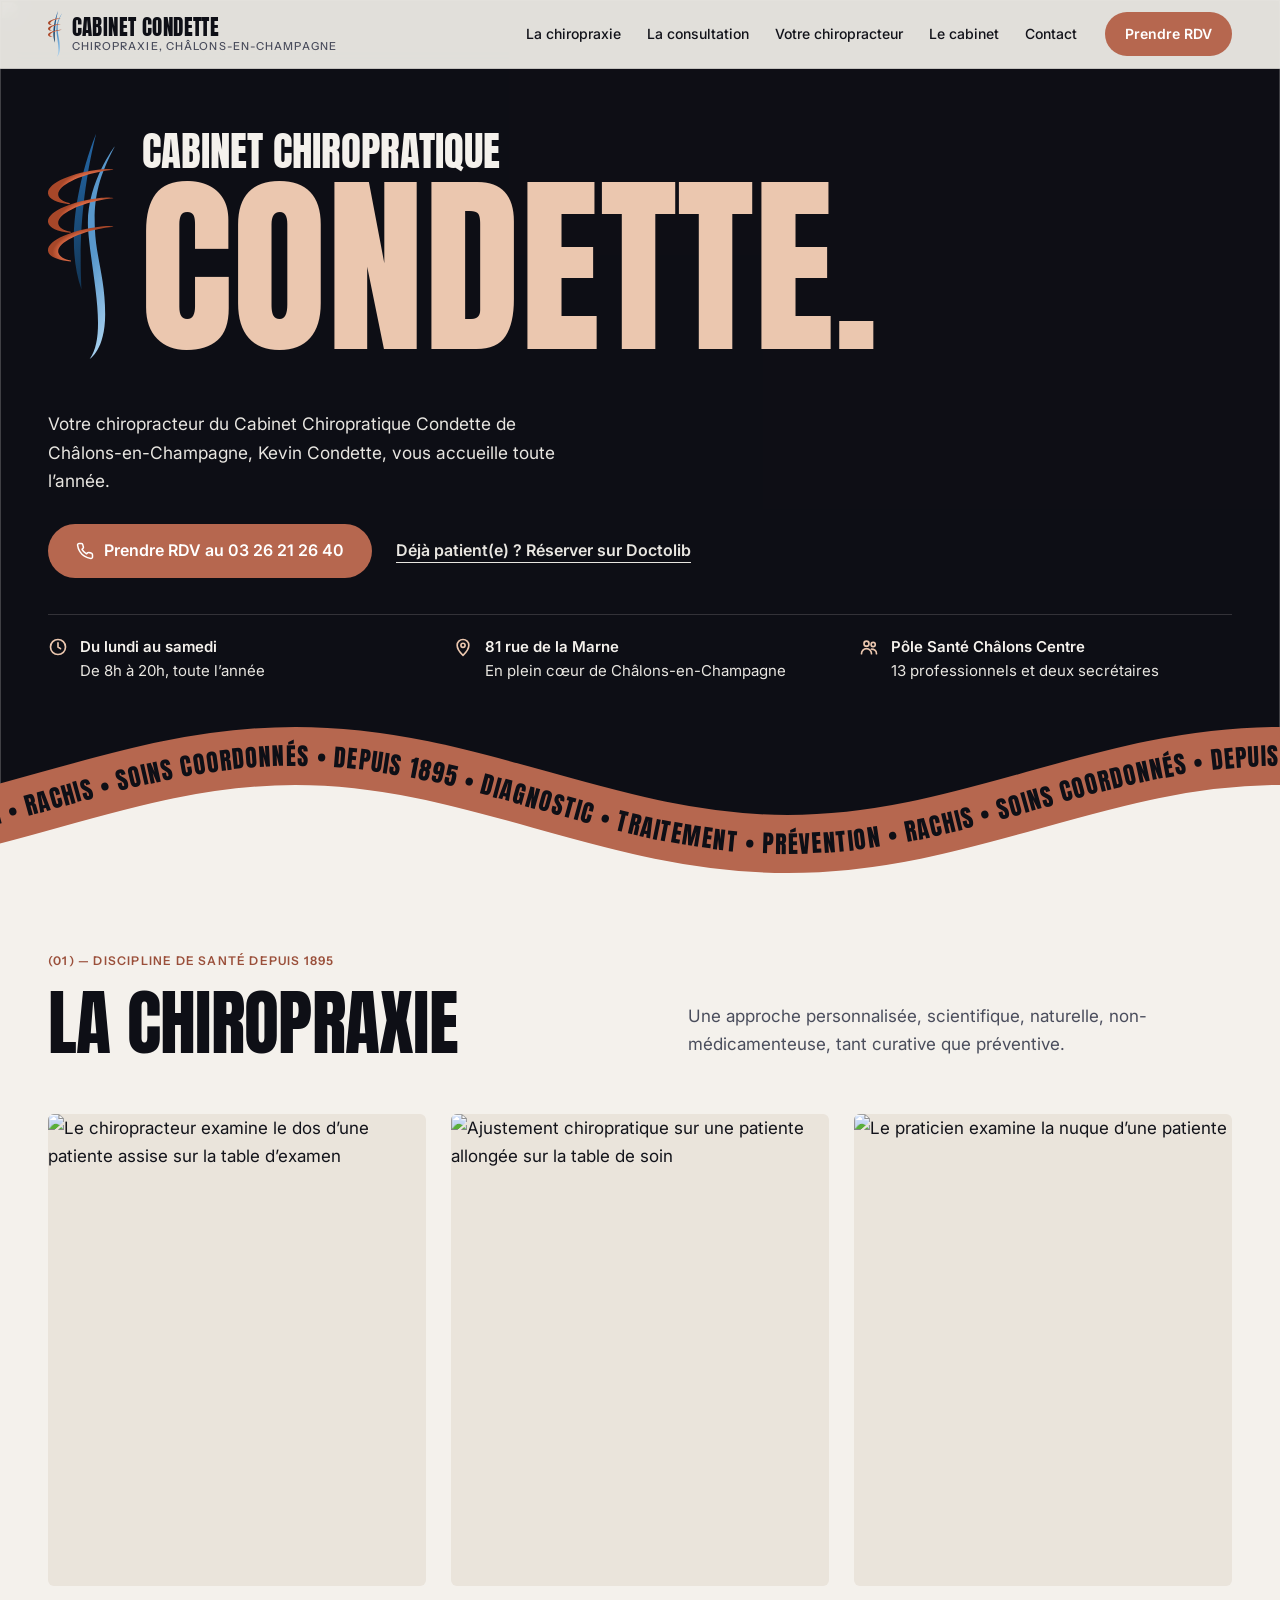
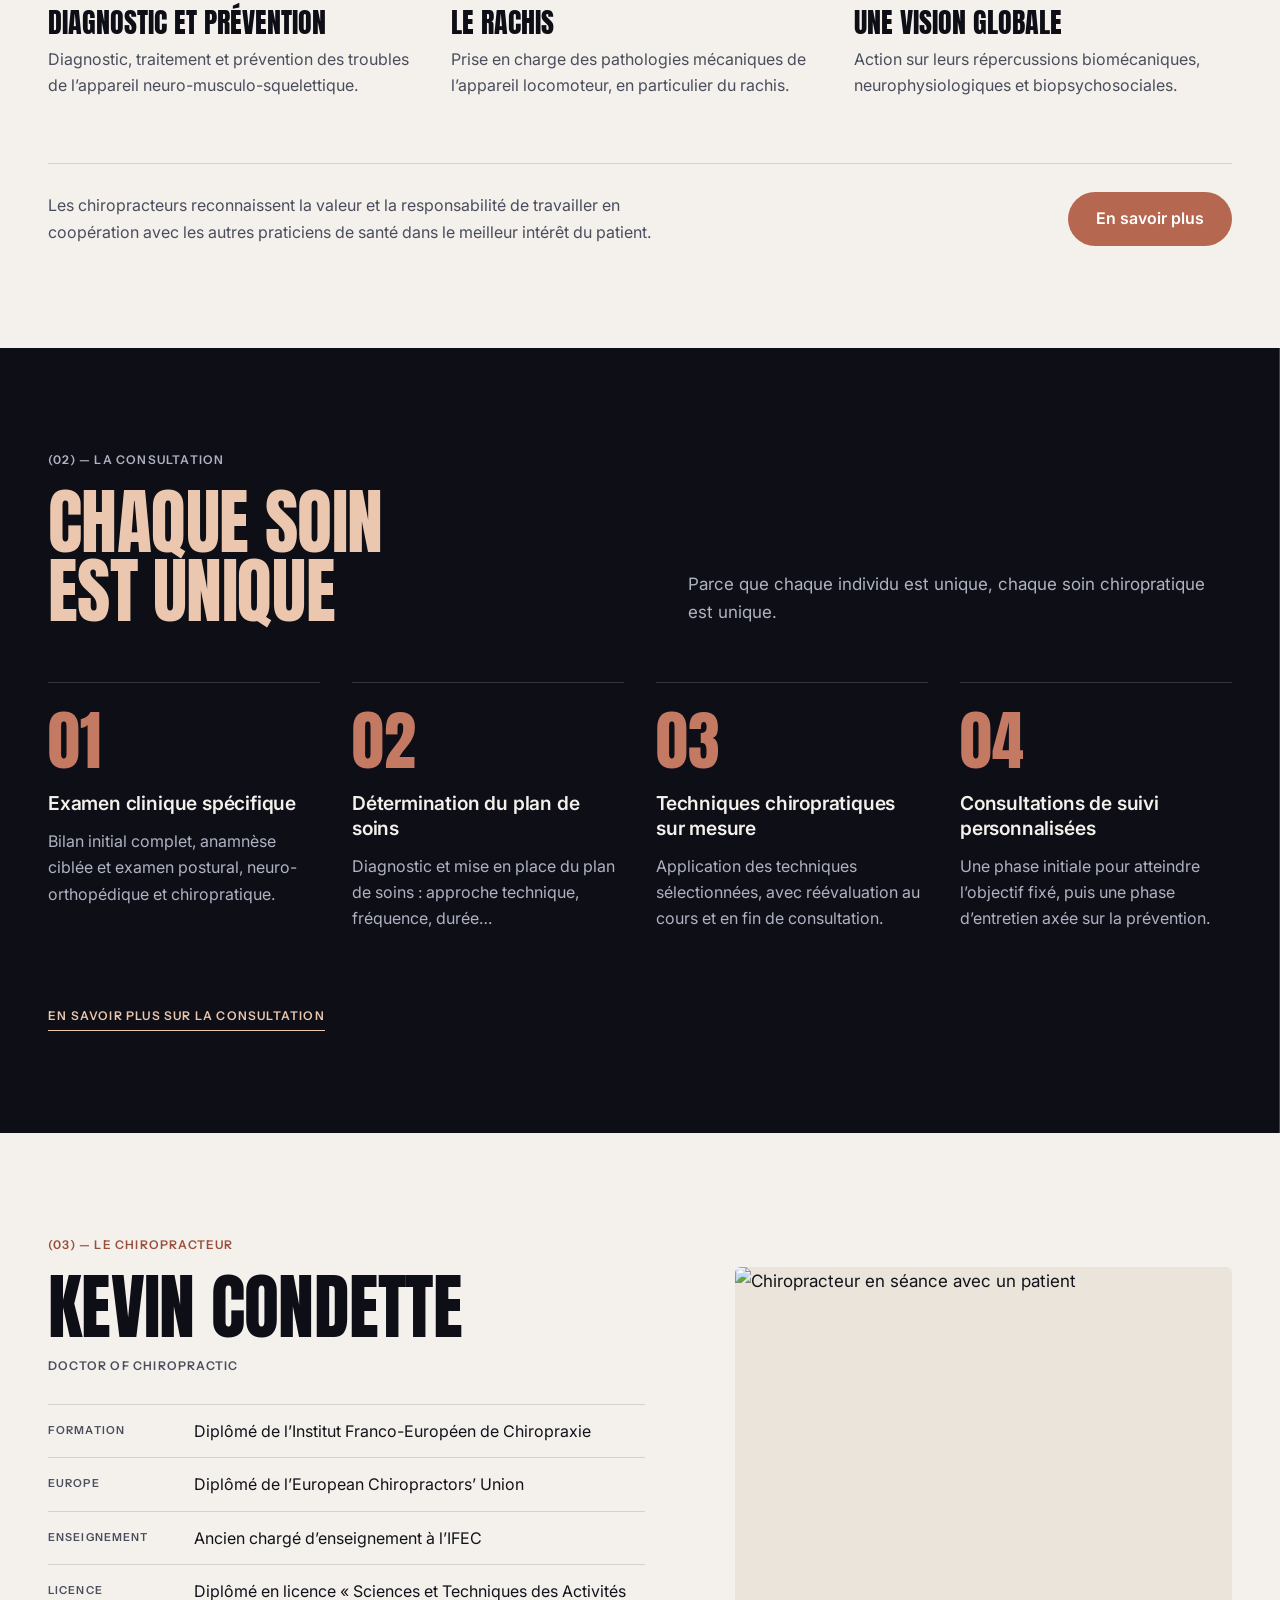
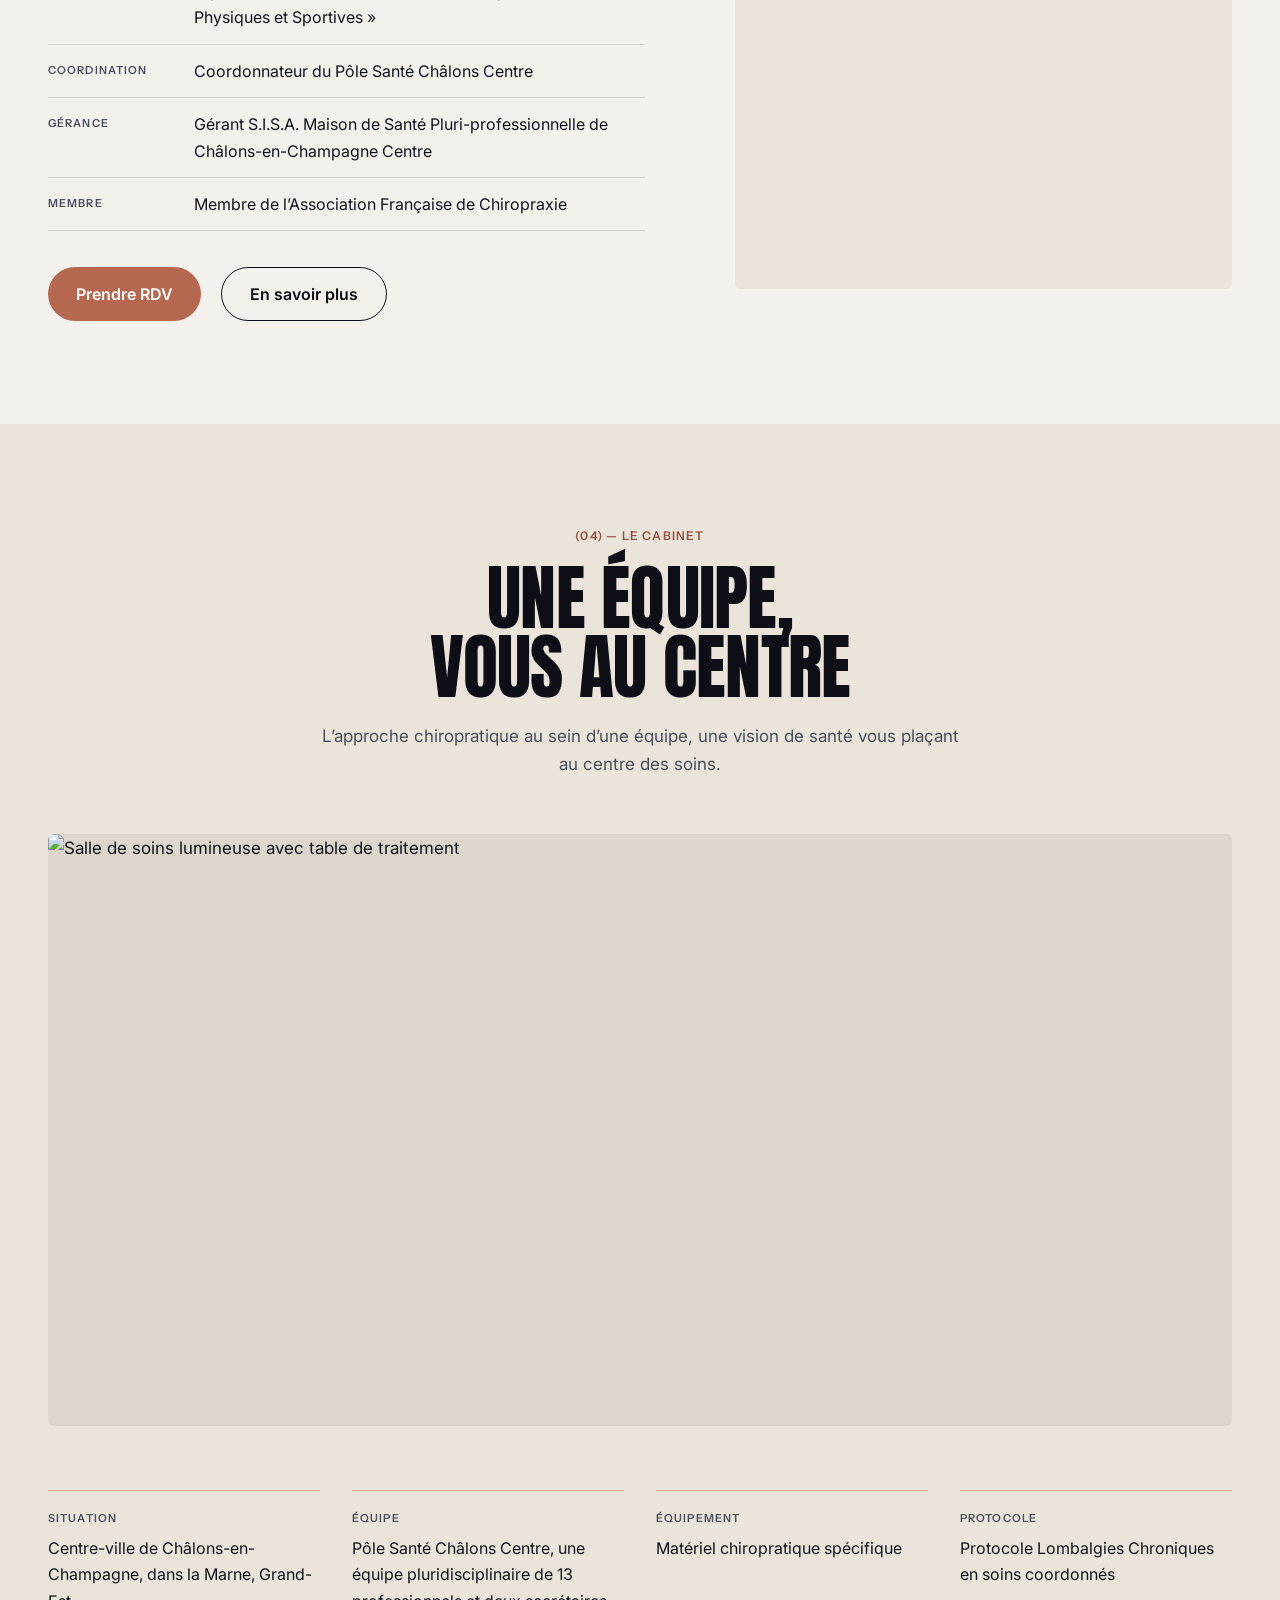
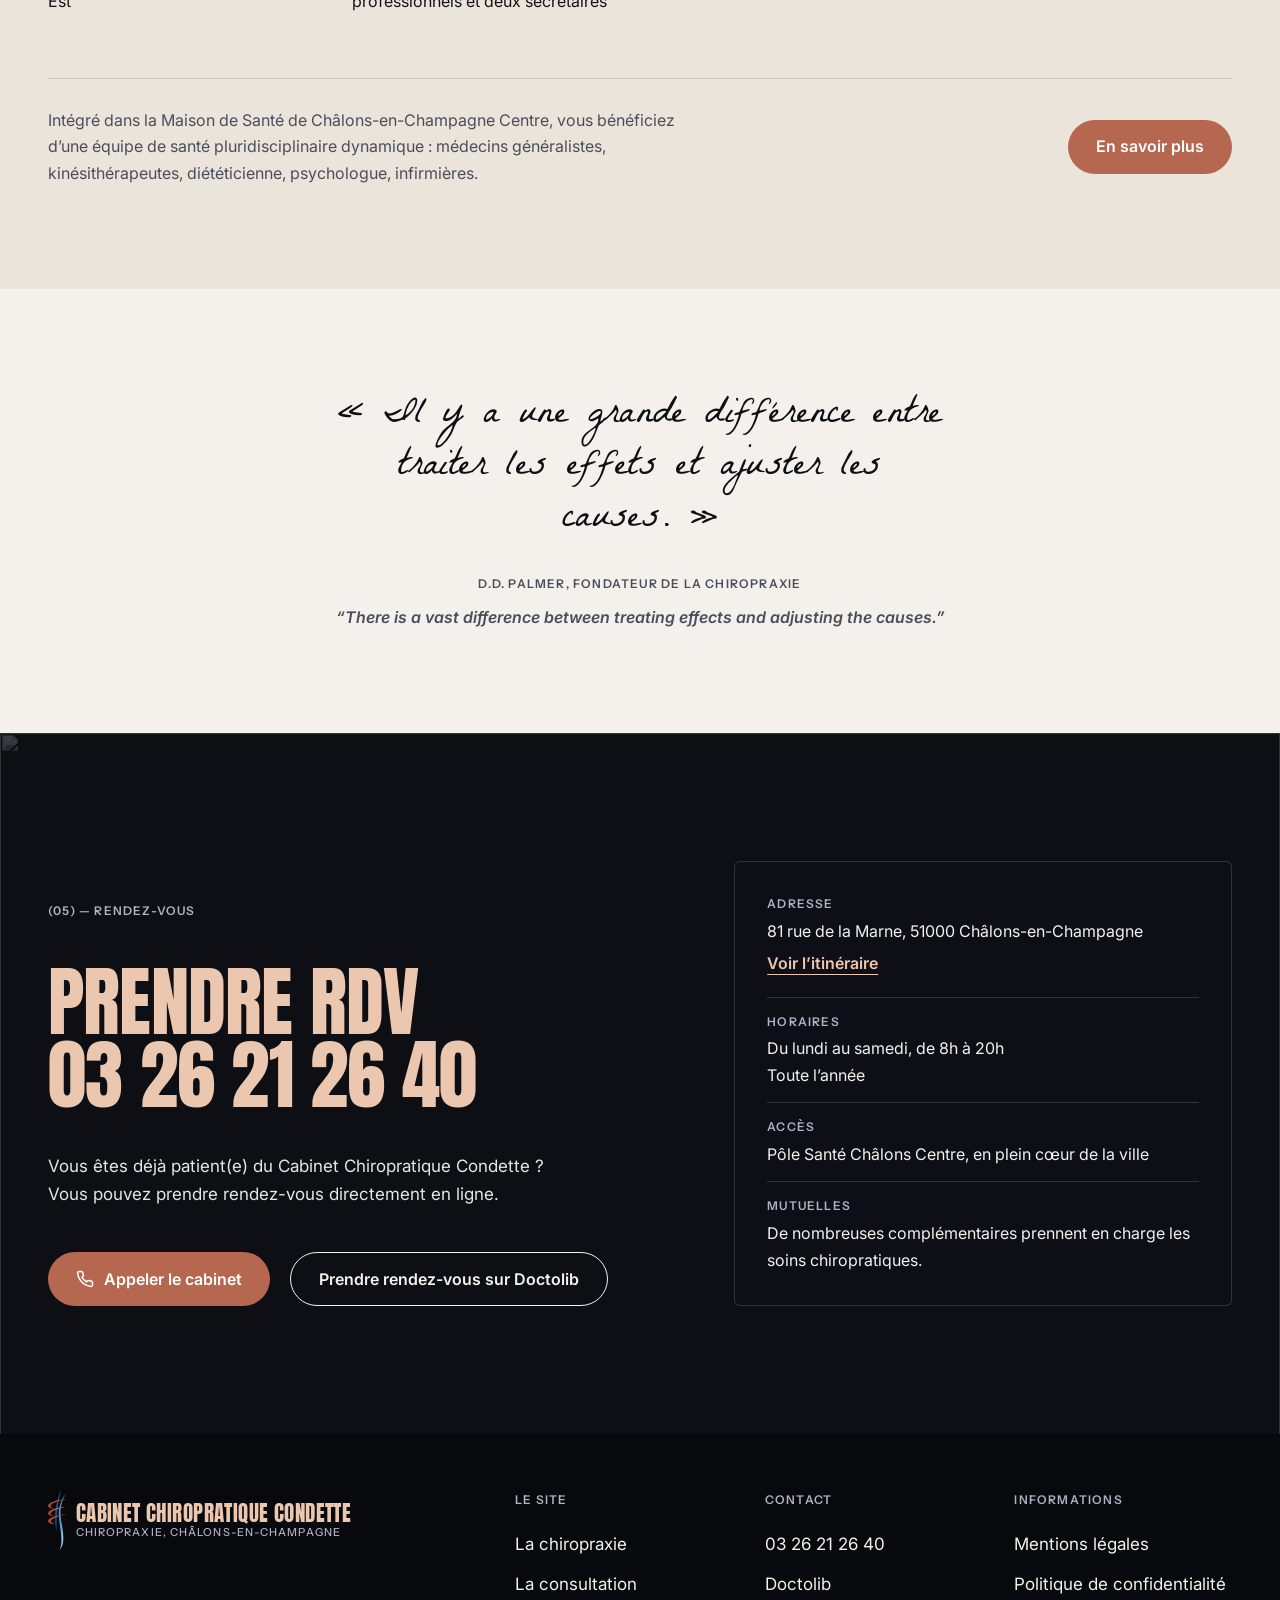
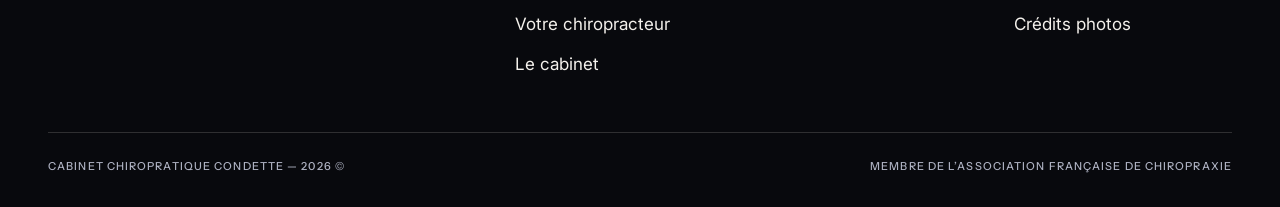
==== commit 7c9ee134: "Retrait du bouton de choix de palette (styles conservés)" ====
--- a/index.html
+++ b/index.html
@@ -66,10 +66,6 @@
       </ul>
       <a class="btn btn-foret" href="#contact">Prendre RDV</a>
     </nav>
-    <button class="theme-btn" type="button" aria-pressed="false" aria-label="Palette de couleurs : Forêt">
-      <span class="pastilles" aria-hidden="true"><span class="pastille pastille-foret"></span><span class="pastille pastille-terre"></span><span class="pastille pastille-mixte"></span><span class="pastille pastille-nuit"></span></span>
-      <span class="theme-nom">Forêt</span>
-    </button>
   </div>
 </header>
 
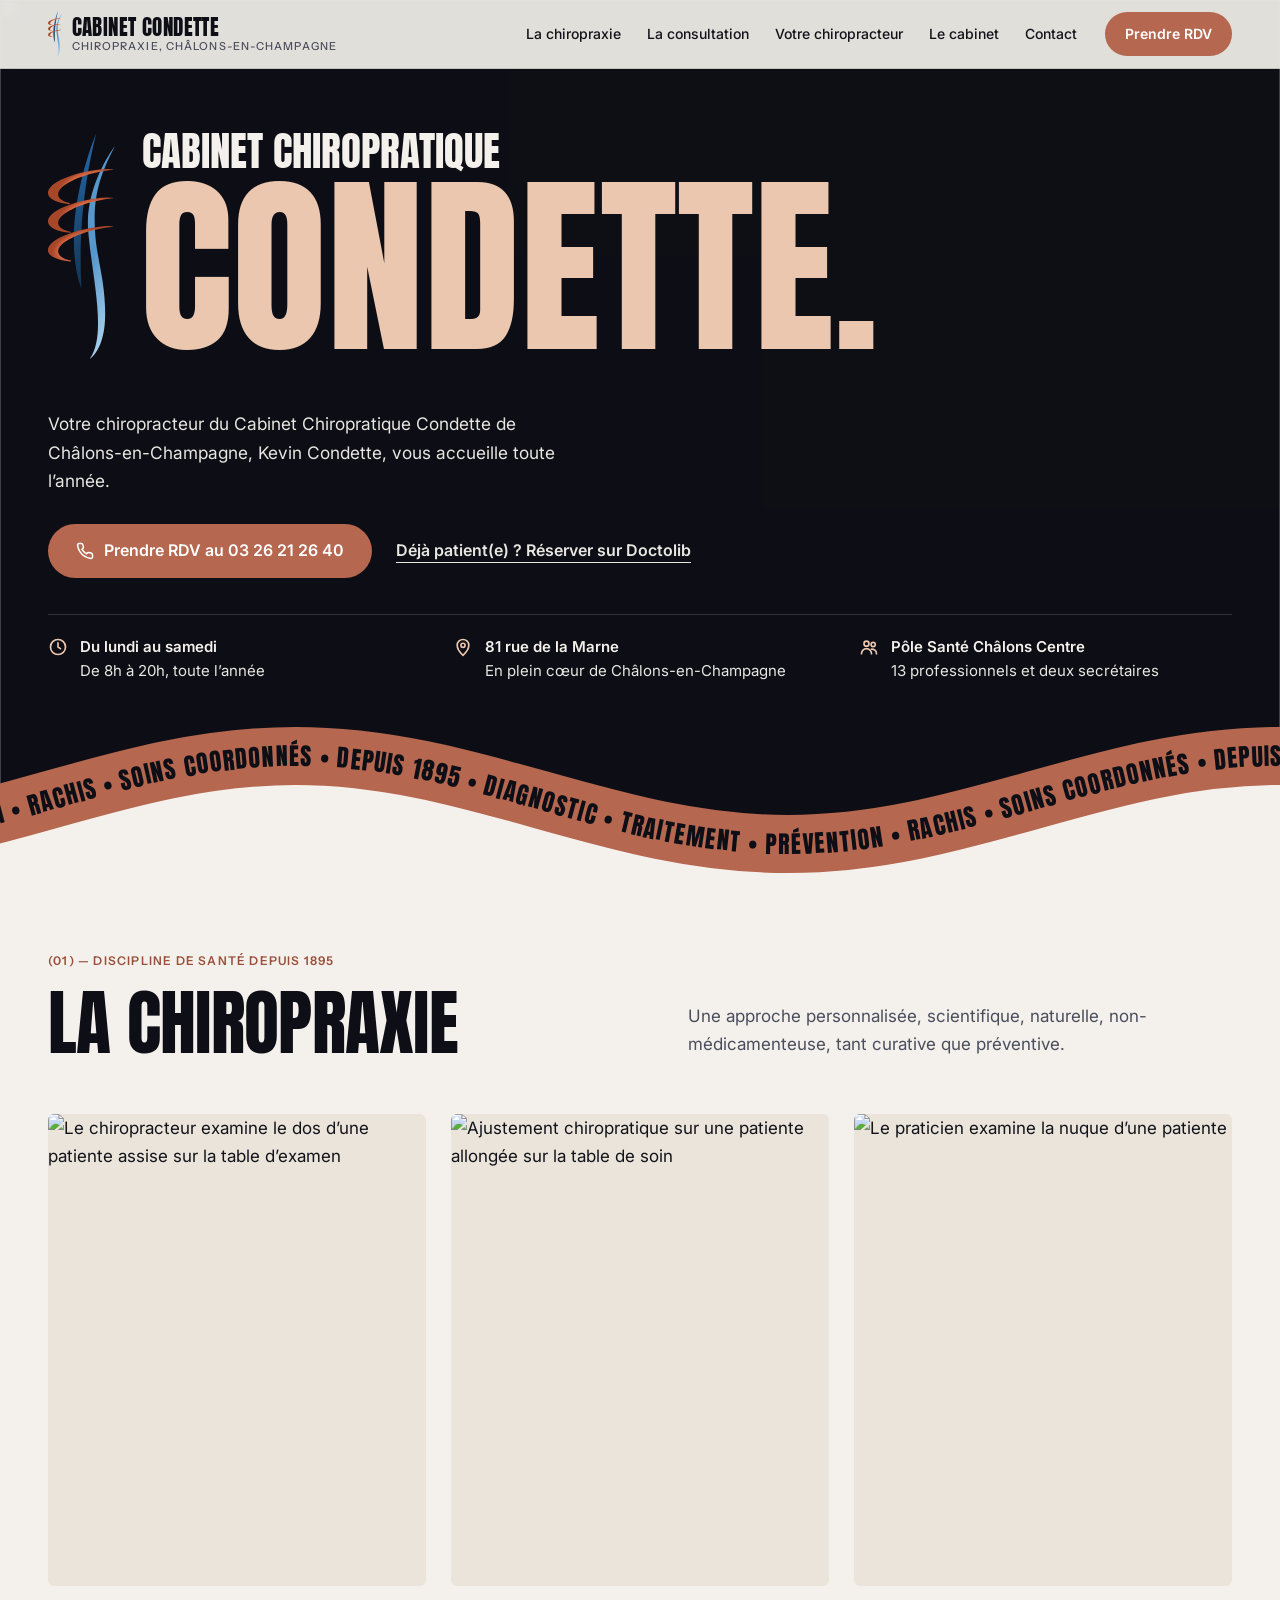
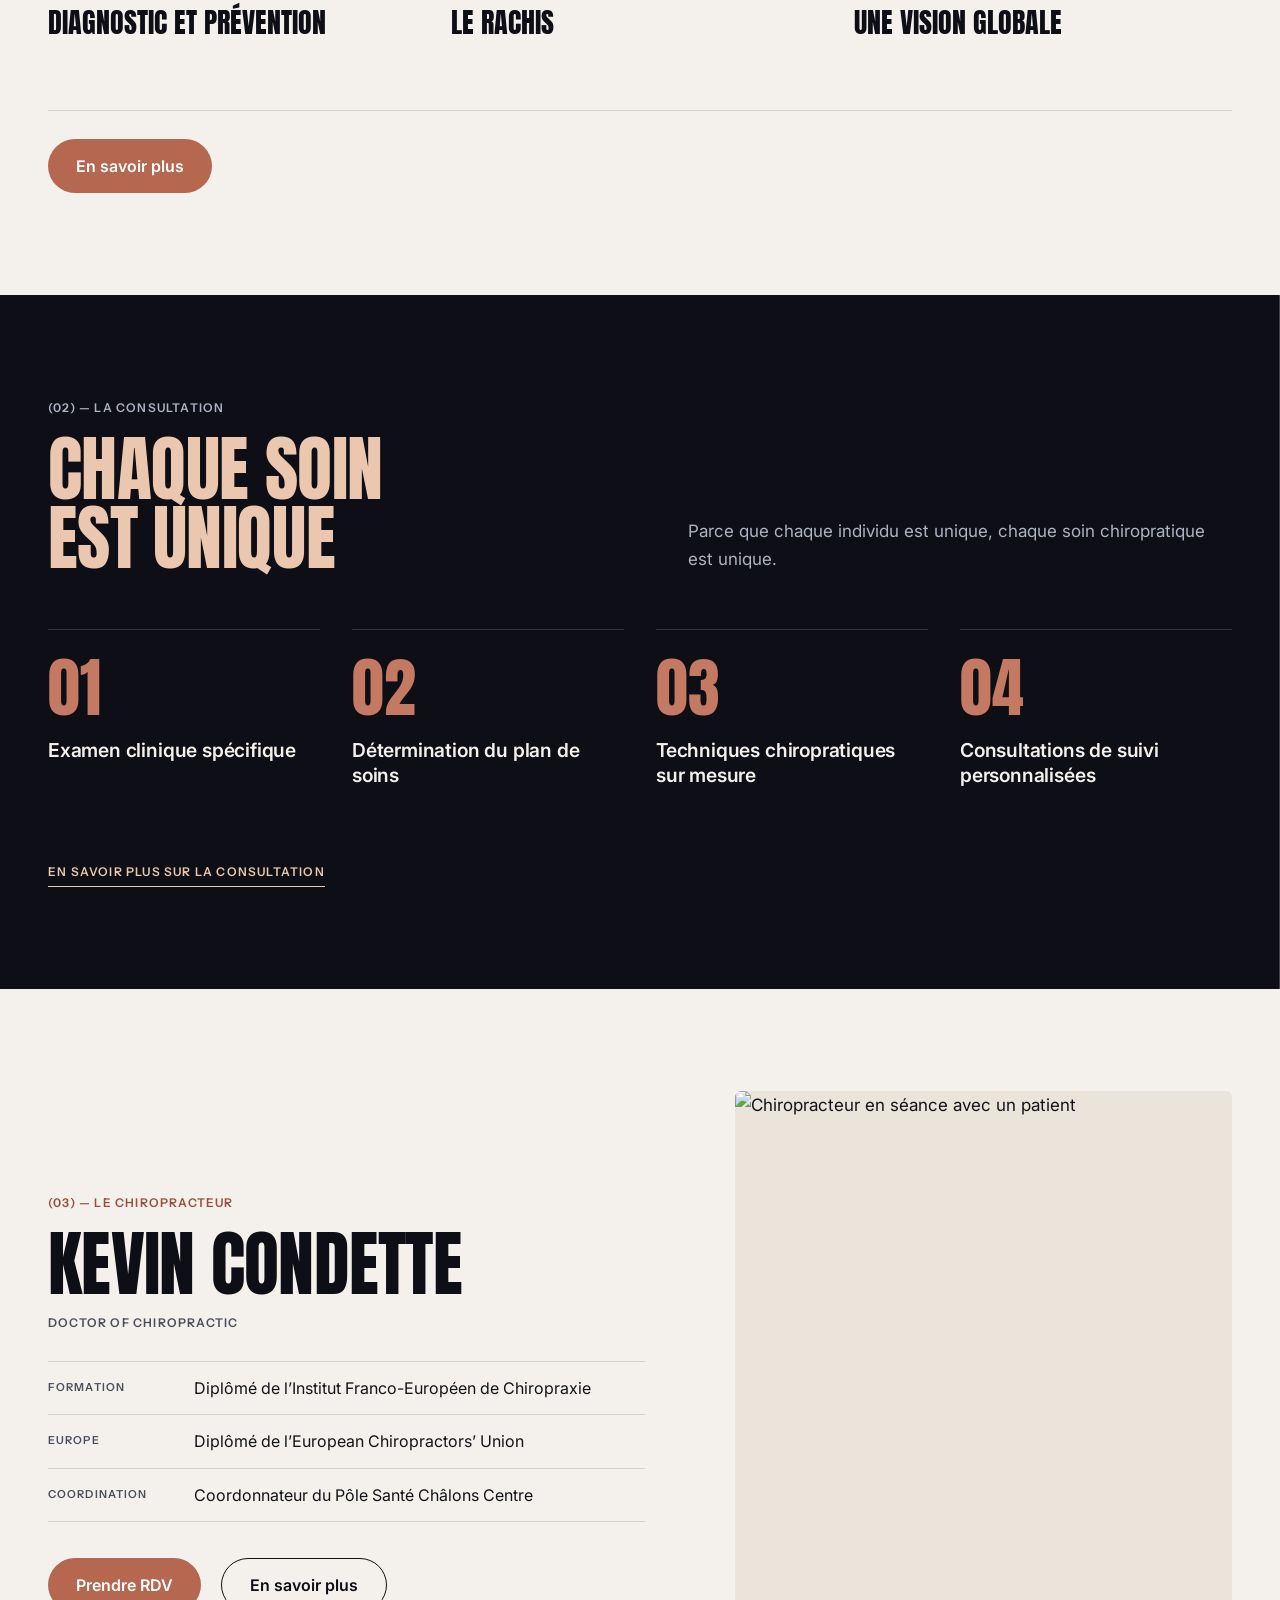
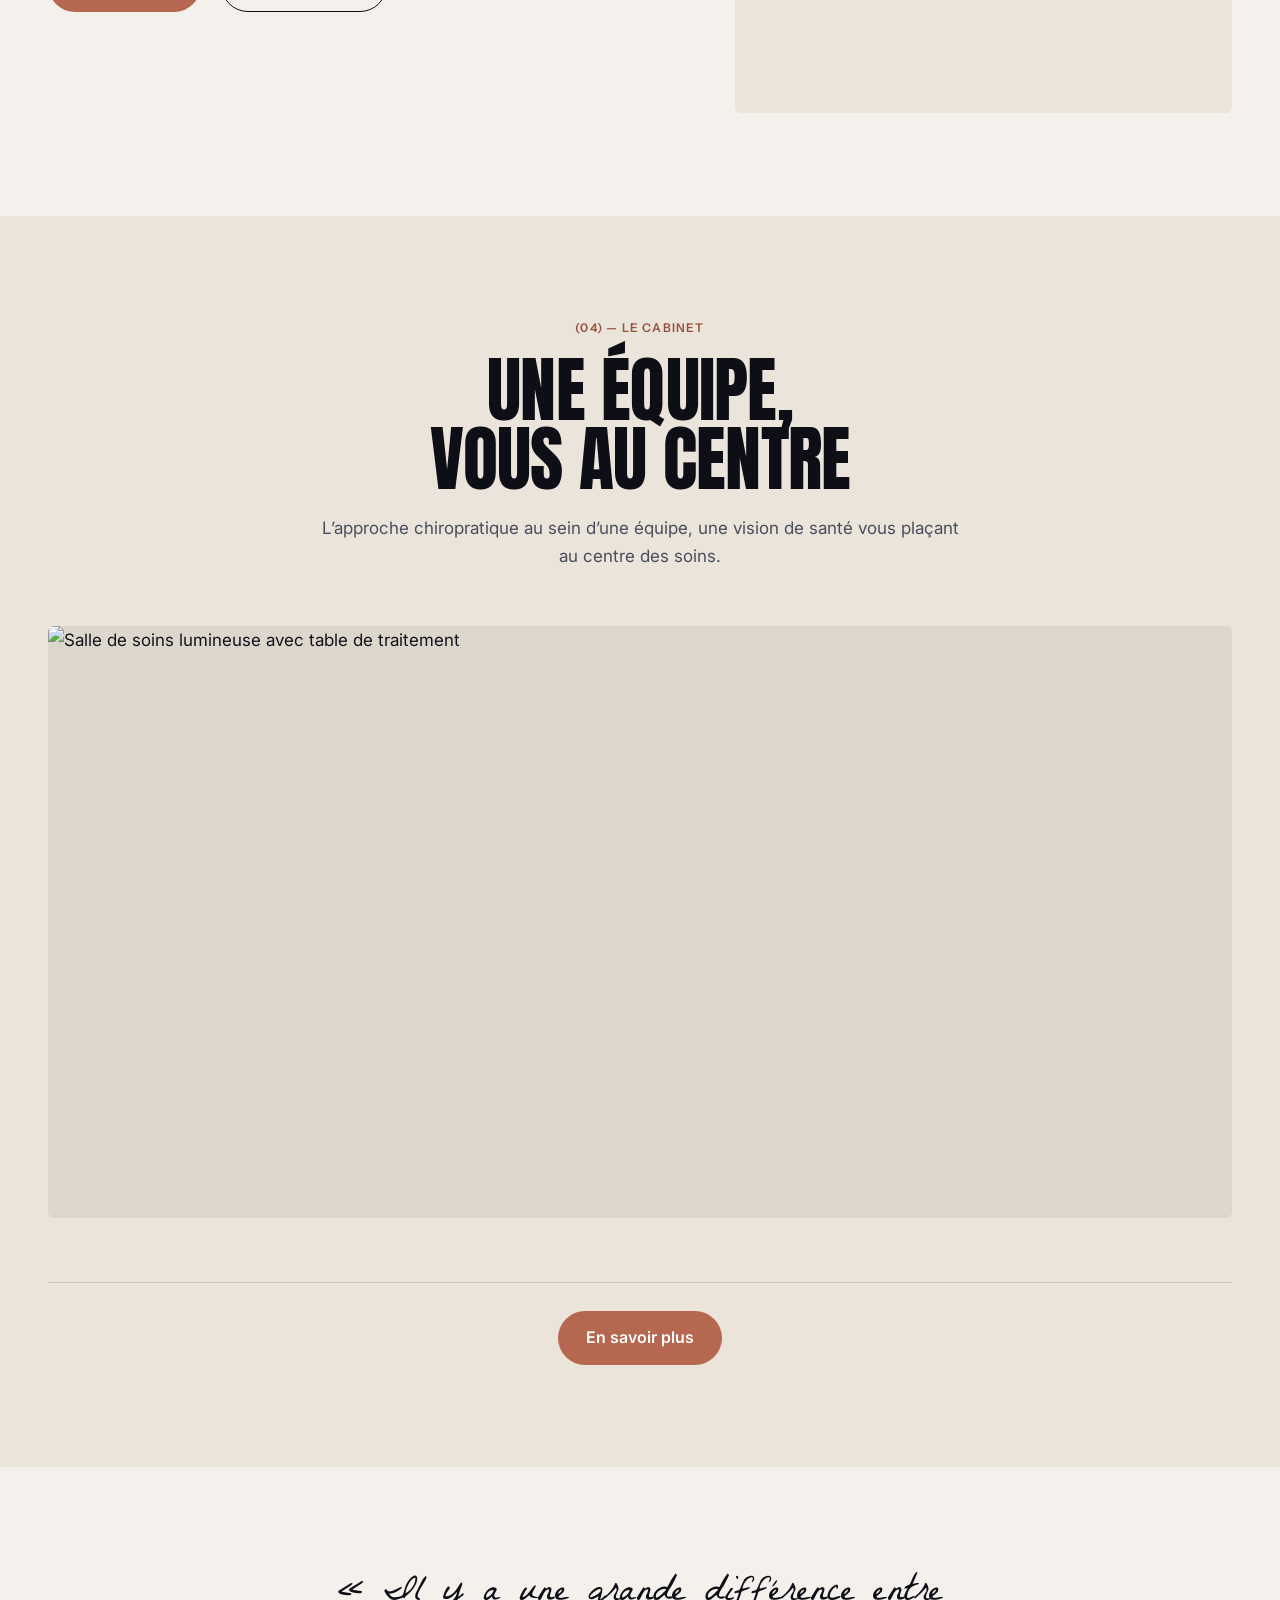
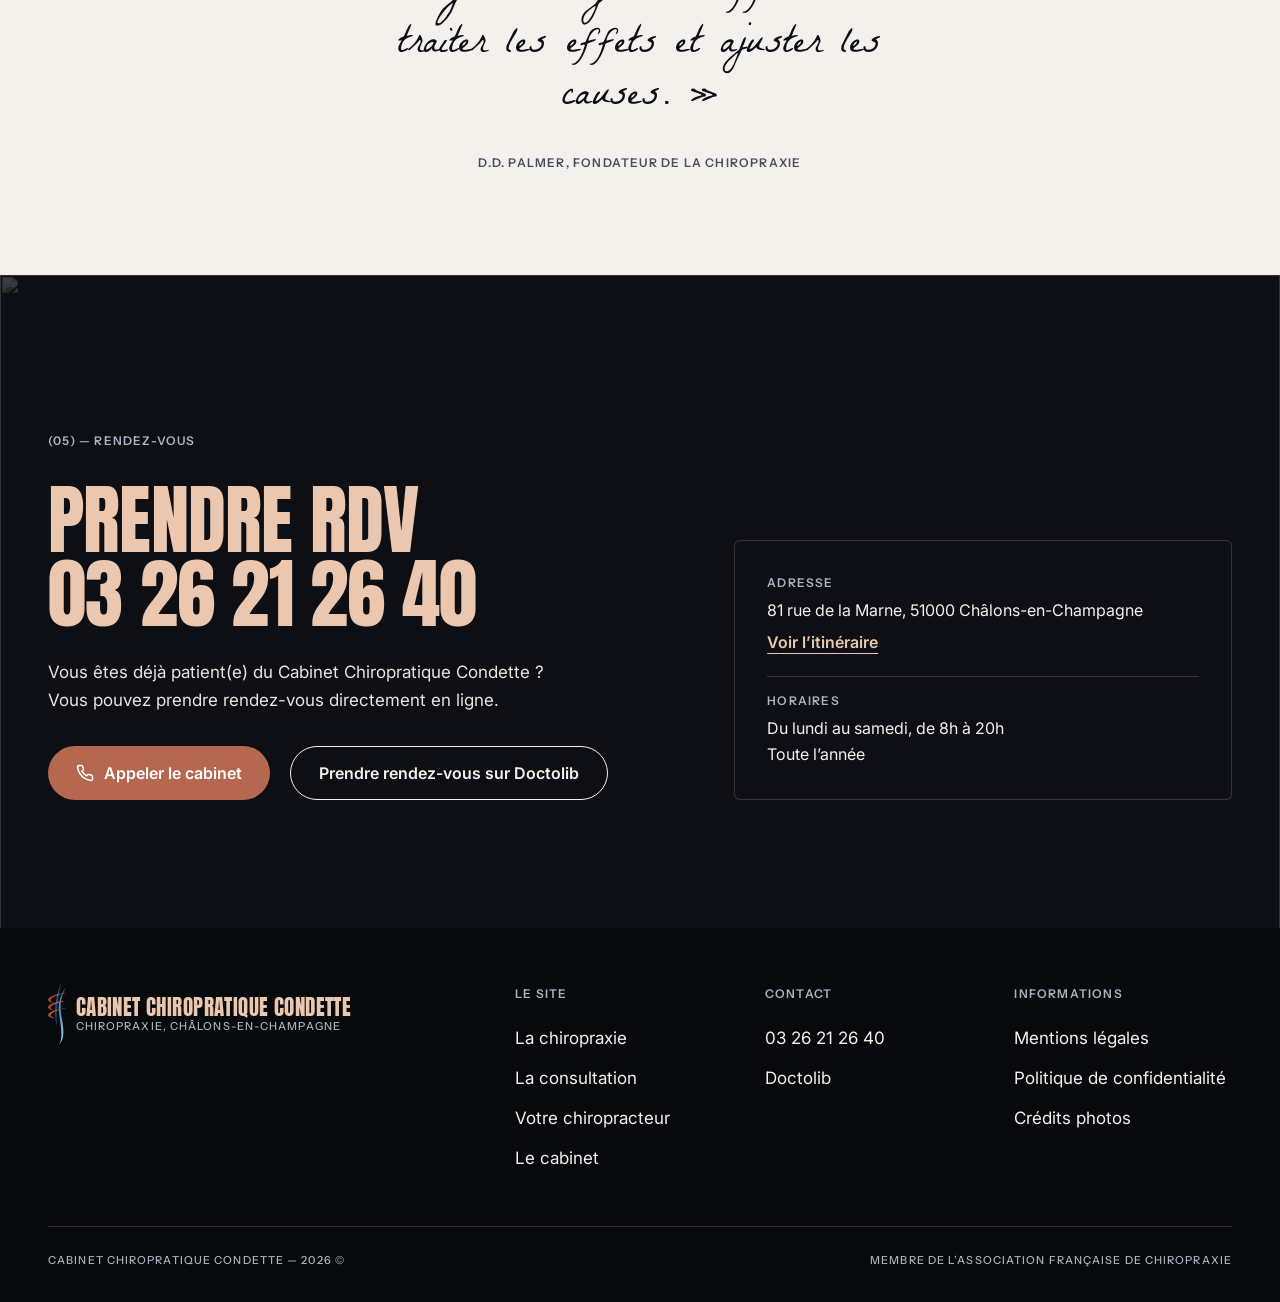
==== commit 032c4a72: "Accueil allégé : moins de texte en doublon avec les pages intérieures - Cartes « La chiropraxie » et" ====
--- a/index.html
+++ b/index.html
@@ -145,7 +145,6 @@
             <img src="https://images.pexels.com/photos/4506113/pexels-photo-4506113.jpeg?auto=compress&cs=tinysrgb&w=1200" alt="Le chiropracteur examine le dos d’une patiente assise sur la table d’examen" loading="lazy">
           </figure>
           <h3>Diagnostic et prévention</h3>
-          <p>Diagnostic, traitement et prévention des troubles de l’appareil neuro-musculo-squelettique.</p>
         </article>
         <article class="soin">
           <figure class="parallaxe">
@@ -153,7 +152,6 @@
             <img src="https://images.pexels.com/photos/5794033/pexels-photo-5794033.jpeg?auto=compress&cs=tinysrgb&w=1200" alt="Ajustement chiropratique sur une patiente allongée sur la table de soin" loading="lazy">
           </figure>
           <h3>Le rachis</h3>
-          <p>Prise en charge des pathologies mécaniques de l’appareil locomoteur, en particulier du rachis.</p>
         </article>
         <article class="soin">
           <figure class="parallaxe">
@@ -161,11 +159,9 @@
             <img src="https://images.pexels.com/photos/4506161/pexels-photo-4506161.jpeg?auto=compress&cs=tinysrgb&w=1200" alt="Le praticien examine la nuque d’une patiente" loading="lazy">
           </figure>
           <h3>Une vision globale</h3>
-          <p>Action sur leurs répercussions biomécaniques, neurophysiologiques et biopsychosociales.</p>
         </article>
       </div>
       <div class="section-pied">
-        <p>Les chiropracteurs reconnaissent la valeur et la responsabilité de travailler en coopération avec les autres praticiens de santé dans le meilleur intérêt du patient.</p>
         <div class="boutons">
           <a class="btn btn-foret" href="lachiropraxie.html">En savoir plus</a>
         </div>
@@ -187,11 +183,11 @@
         </div>
         <p class="chapo">Parce que chaque individu est unique, chaque soin chiropratique est unique.</p>
       </div>
-      <ol class="etapes">
-        <li><span class="num" aria-hidden="true">01</span><h3>Examen clinique spécifique</h3><p>Bilan initial complet, anamnèse ciblée et examen postural, neuro-orthopédique et chiropratique.</p></li>
-        <li><span class="num" aria-hidden="true">02</span><h3>Détermination du plan de soins</h3><p>Diagnostic et mise en place du plan de soins : approche technique, fréquence, durée…</p></li>
-        <li><span class="num" aria-hidden="true">03</span><h3>Techniques chiropratiques sur mesure</h3><p>Application des techniques sélectionnées, avec réévaluation au cours et en fin de consultation.</p></li>
-        <li><span class="num" aria-hidden="true">04</span><h3>Consultations de suivi personnalisées</h3><p>Une phase initiale pour atteindre l’objectif fixé, puis une phase d’entretien axée sur la prévention.</p></li>
+      <ol class="etapes compactes">
+        <li><span class="num" aria-hidden="true">01</span><h3>Examen clinique spécifique</h3></li>
+        <li><span class="num" aria-hidden="true">02</span><h3>Détermination du plan de soins</h3></li>
+        <li><span class="num" aria-hidden="true">03</span><h3>Techniques chiropratiques sur mesure</h3></li>
+        <li><span class="num" aria-hidden="true">04</span><h3>Consultations de suivi personnalisées</h3></li>
       </ol>
       <a class="lien-souligne" href="laconsultation.html">En savoir plus sur la consultation</a>
     </div>
@@ -211,11 +207,7 @@
         <ul class="diplomes">
           <li><span>Formation</span>Diplômé de l’Institut Franco-Européen de Chiropraxie</li>
           <li><span>Europe</span>Diplômé de l’European Chiropractors’ Union</li>
-          <li><span>Enseignement</span>Ancien chargé d’enseignement à l’IFEC</li>
-          <li><span>Licence</span>Diplômé en licence « Sciences et Techniques des Activités Physiques et Sportives »</li>
           <li><span>Coordination</span>Coordonnateur du Pôle Santé Châlons Centre</li>
-          <li><span>Gérance</span>Gérant S.I.S.A. Maison de Santé Pluri-professionnelle de Châlons-en-Champagne Centre</li>
-          <li><span>Membre</span>Membre de l’Association Française de Chiropraxie</li>
         </ul>
         <div class="boutons">
           <a class="btn btn-foret" href="#contact">Prendre RDV</a>
@@ -239,14 +231,7 @@
         <!-- Pexels (Yan Krukau). À remplacer par une photo du cabinet. -->
         <img src="https://images.pexels.com/photos/5793901/pexels-photo-5793901.jpeg?auto=compress&cs=tinysrgb&w=2000" alt="Salle de soins lumineuse avec table de traitement" loading="lazy">
       </figure>
-      <ul class="points">
-        <li><span>Situation</span>Centre-ville de Châlons-en-Champagne, dans la Marne, Grand-Est</li>
-        <li><span>Équipe</span>Pôle Santé Châlons Centre, une équipe pluridisciplinaire de 13 professionnels et deux secrétaires</li>
-        <li><span>Équipement</span>Matériel chiropratique spécifique</li>
-        <li><span>Protocole</span>Protocole Lombalgies Chroniques en soins coordonnés</li>
-      </ul>
       <div class="section-pied">
-        <p>Intégré dans la Maison de Santé de Châlons-en-Champagne Centre, vous bénéficiez d’une équipe de santé pluridisciplinaire dynamique : médecins généralistes, kinésithérapeutes, diététicienne, psychologue, infirmières.</p>
         <div class="boutons">
           <a class="btn btn-foret" href="lecabinet.html">En savoir plus</a>
         </div>
@@ -259,9 +244,7 @@
     <div class="conteneur">
       <figure style="margin:0">
         <blockquote class="long">«&nbsp;Il y a une grande différence entre traiter les effets et ajuster les causes.&nbsp;»</blockquote>
-        <figcaption>D.D. Palmer, fondateur de la chiropraxie
-          <span class="traduction" lang="en">“There is a vast difference between treating effects and adjusting the causes.”</span>
-        </figcaption>
+        <figcaption>D.D. Palmer, fondateur de la chiropraxie</figcaption>
       </figure>
     </div>
   </section>
@@ -286,8 +269,6 @@
       <dl class="appel-infos">
         <div><dt>Adresse</dt><dd>81 rue de la Marne, 51000 Châlons-en-Champagne<br><a href="https://www.google.com/maps/search/?api=1&amp;query=81+rue+de+la+Marne+51000+Ch%C3%A2lons-en-Champagne">Voir l’itinéraire</a></dd></div>
         <div><dt>Horaires</dt><dd>Du lundi au samedi, de 8h à 20h<br>Toute l’année</dd></div>
-        <div><dt>Accès</dt><dd>Pôle Santé Châlons Centre, en plein cœur de la ville</dd></div>
-        <div><dt>Mutuelles</dt><dd>De nombreuses complémentaires prennent en charge les soins chiropratiques.</dd></div>
       </dl>
     </div>
   </section>
--- a/assets/styles.css
+++ b/assets/styles.css
@@ -447,6 +447,7 @@
 .section-tete.centre .chapo{margin-inline:auto;max-width:40rem}
 .section-pied{display:flex;flex-wrap:wrap;align-items:center;justify-content:space-between;gap:24px 48px;margin-top:clamp(40px,5vw,64px);padding-top:28px;border-top:1px solid var(--ligne)}
 .section-pied p{margin:0;max-width:40rem;color:var(--mousse);font-size:16px}
+.section-tete.centre ~ .section-pied{justify-content:center}
 .sur-sombre .section-pied{border-top-color:var(--ligne-claire)}
 .sur-sombre .section-pied p{color:var(--brume)}
 
@@ -468,7 +469,14 @@
 .soin img{width:100%;height:112%;object-fit:cover}
 .soin h3{font-family:var(--display);font-weight:400;font-size:28px;text-transform:uppercase;line-height:1;margin:0 0 10px;color:var(--titre-clair)}
 .soin p{margin:0;color:var(--mousse);font-size:16px;max-width:26rem}
-@media (max-width:900px){.soins{grid-template-columns:1fr}.soin figure{aspect-ratio:4/3}}
+/* Mobile : les cartes défilent à l’horizontale au lieu de s’empiler */
+@media (max-width:900px){
+  .soins{display:flex;overflow-x:auto;scroll-snap-type:x mandatory;scrollbar-width:none;margin-inline:calc(-1 * var(--gouttiere));padding-inline:var(--gouttiere);scroll-padding-inline:var(--gouttiere)}
+  .soins::-webkit-scrollbar{display:none}
+  .soin{flex:0 0 72%;scroll-snap-align:start}
+  .soin figure{aspect-ratio:4/5;margin-bottom:16px}
+  .soin h3{font-size:22px}
+}
 
 /* Étapes numérotées */
 .etapes{list-style:none;margin:0;padding:0;display:grid;grid-template-columns:repeat(4,minmax(0,1fr));gap:clamp(20px,2.5vw,40px)}
@@ -486,6 +494,12 @@
 }
 @media (max-width:980px){.etapes{grid-template-columns:repeat(2,minmax(0,1fr))}}
 @media (max-width:560px){.etapes{grid-template-columns:1fr}}
+/* Étapes sans description (accueil) : numéro et titre sur une ligne en mobile */
+@media (max-width:560px){
+  .etapes.compactes{gap:0}
+  .etapes.compactes li{display:flex;align-items:center;gap:18px;padding:16px 0}
+  .etapes.compactes .num{font-size:2.4rem;margin:0;min-width:2.2ch}
+}
 
 /* Points (listes courtes à intitulé) */
 .points{list-style:none;margin:clamp(40px,5vw,64px) 0 0;padding:0;display:grid;grid-template-columns:repeat(4,minmax(0,1fr));gap:clamp(20px,2.5vw,40px)}
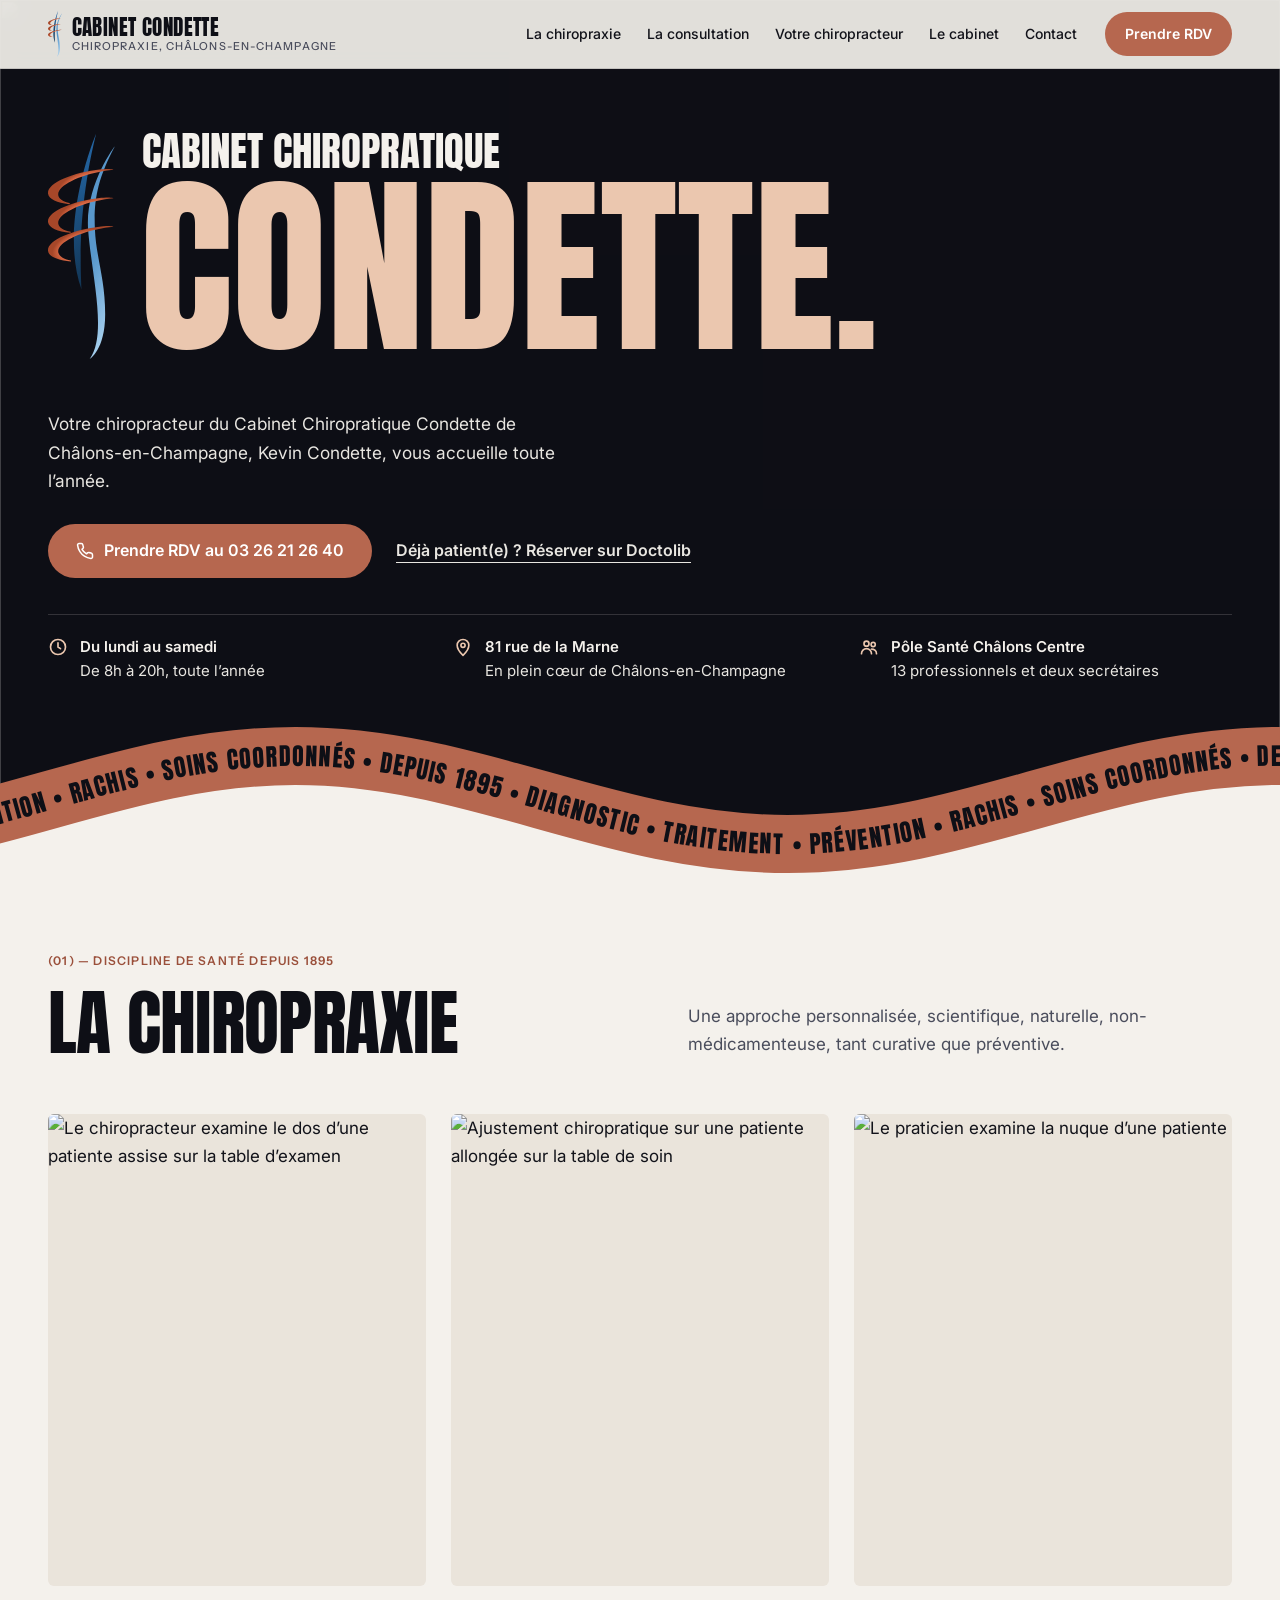
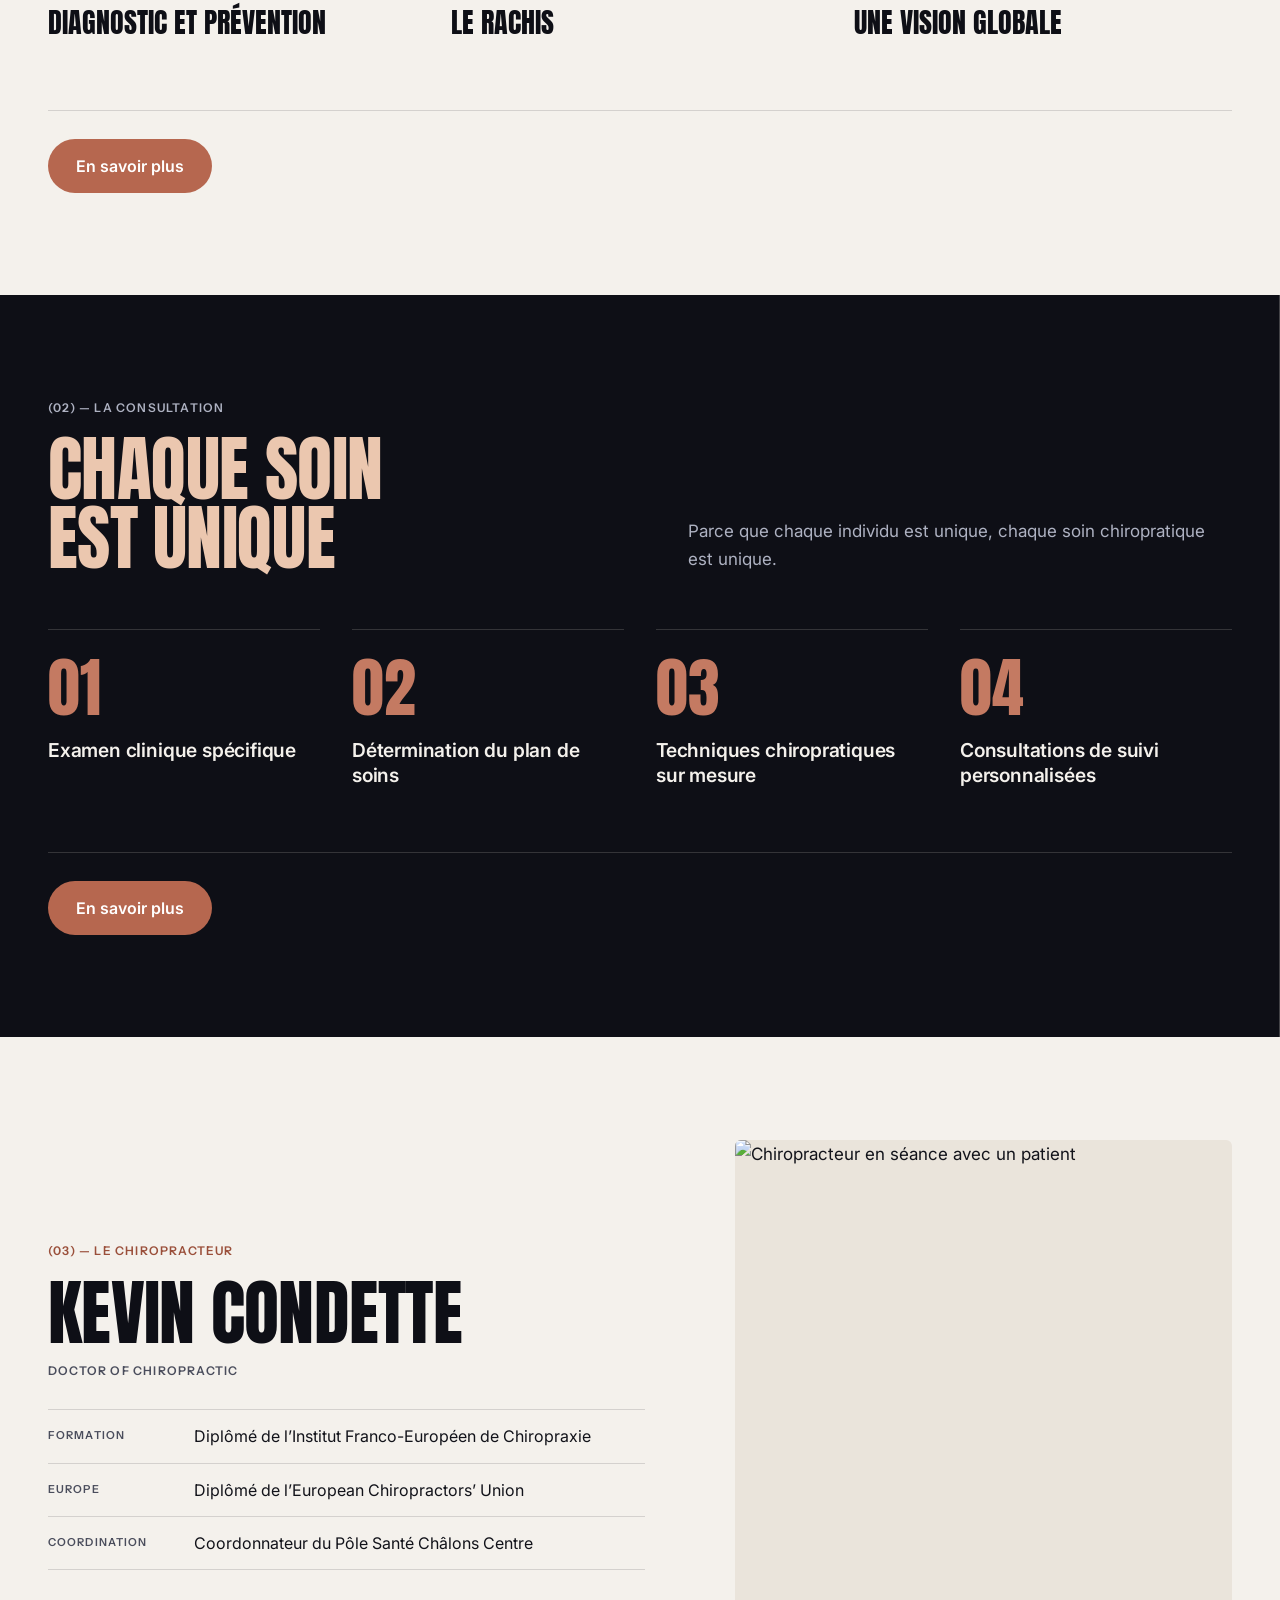
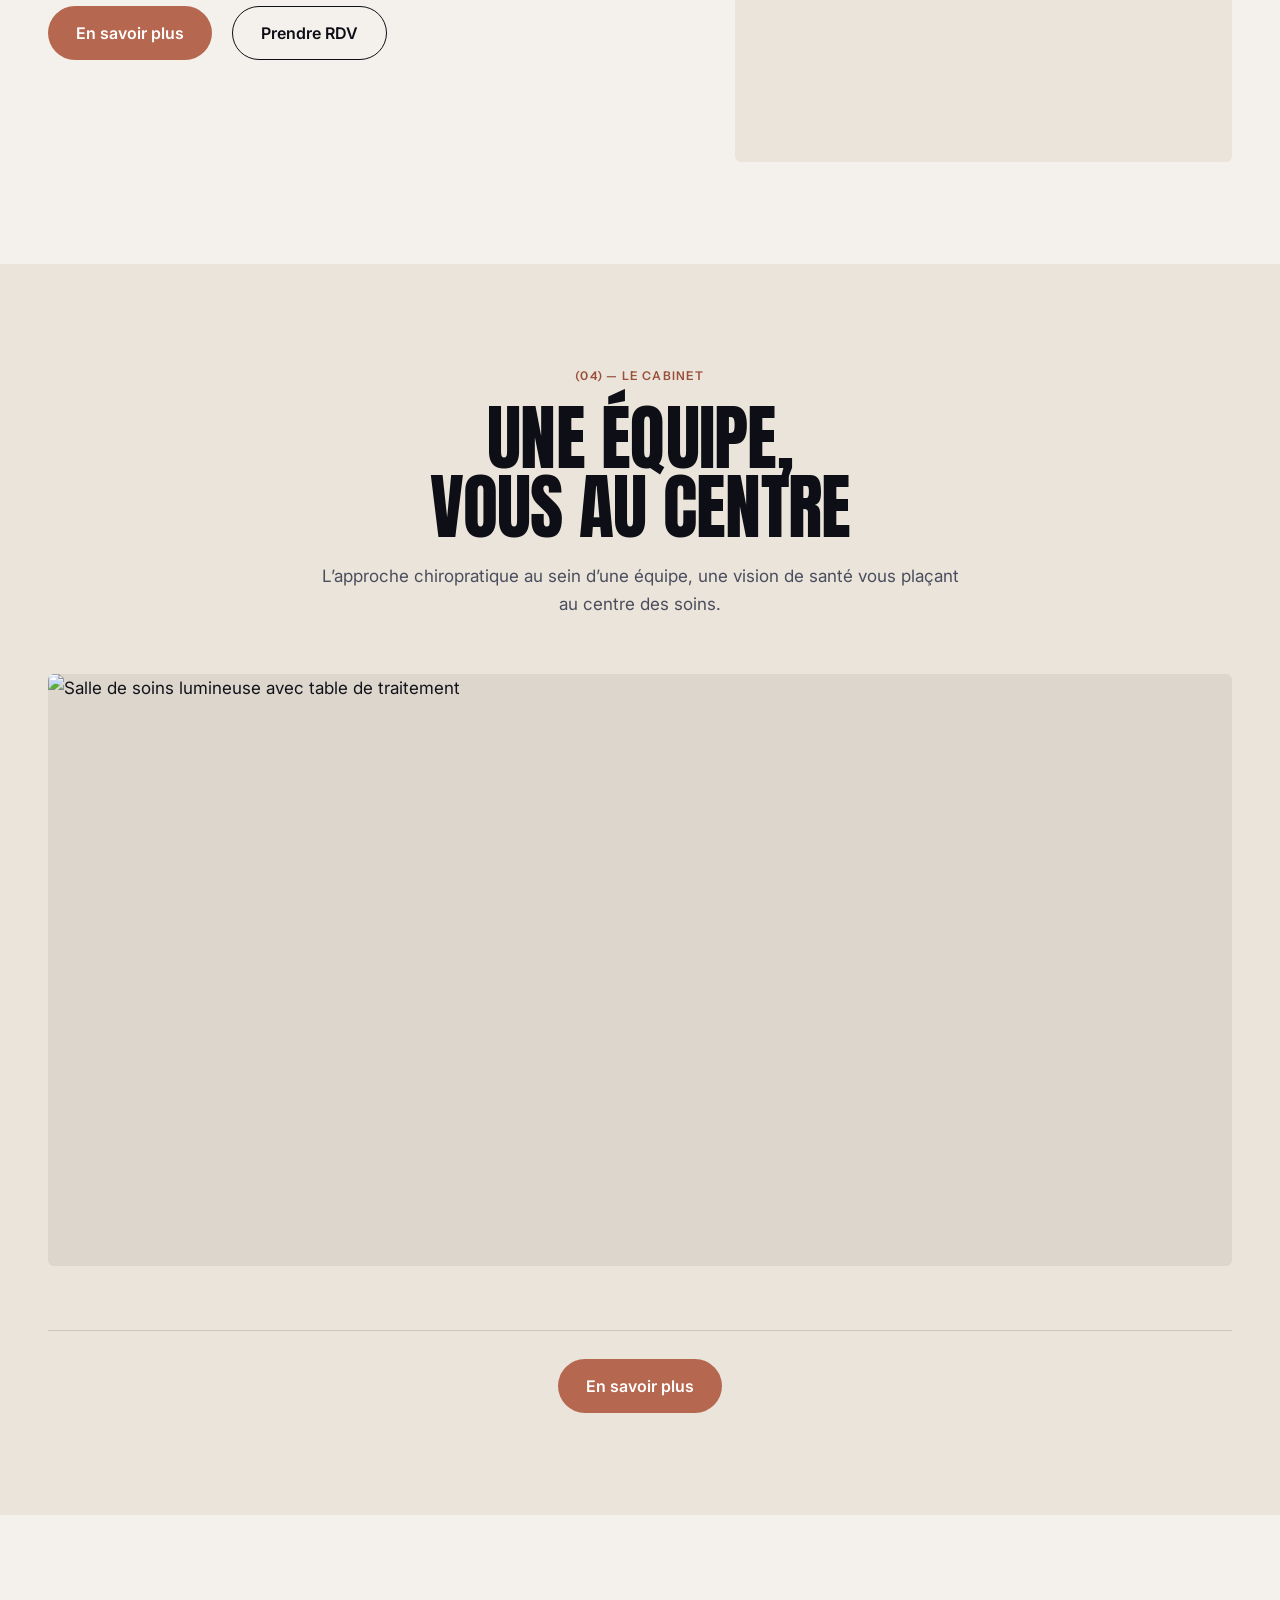
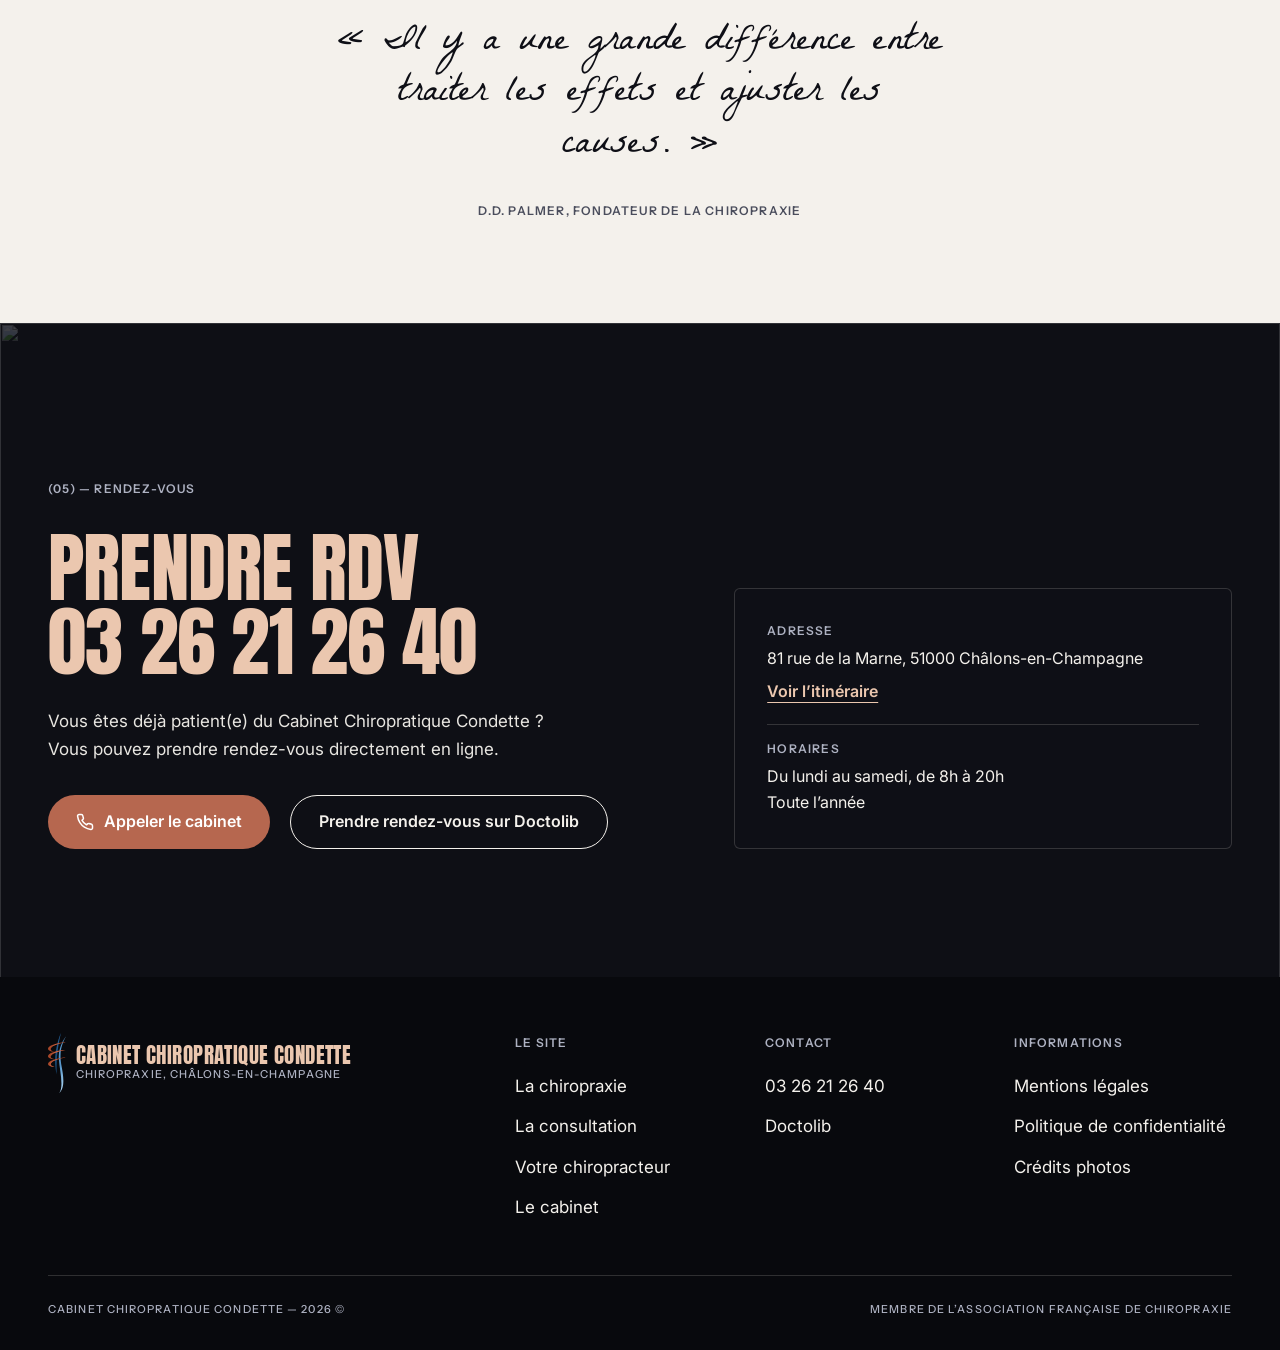
==== commit 65ac7f40: "Accueil : boutons « En savoir plus » uniformes, photos de la chiropraxie en grille 2 + 1 sur mobile " ====
--- a/index.html
+++ b/index.html
@@ -189,7 +189,11 @@
         <li><span class="num" aria-hidden="true">03</span><h3>Techniques chiropratiques sur mesure</h3></li>
         <li><span class="num" aria-hidden="true">04</span><h3>Consultations de suivi personnalisées</h3></li>
       </ol>
-      <a class="lien-souligne" href="laconsultation.html">En savoir plus sur la consultation</a>
+      <div class="section-pied">
+        <div class="boutons">
+          <a class="btn btn-foret" href="laconsultation.html">En savoir plus</a>
+        </div>
+      </div>
     </div>
   </section>
 
@@ -210,8 +214,8 @@
           <li><span>Coordination</span>Coordonnateur du Pôle Santé Châlons Centre</li>
         </ul>
         <div class="boutons">
-          <a class="btn btn-foret" href="#contact">Prendre RDV</a>
-          <a class="btn btn-contour" href="votrechiropracteur.html">En savoir plus</a>
+          <a class="btn btn-foret" href="votrechiropracteur.html">En savoir plus</a>
+          <a class="btn btn-contour" href="#contact">Prendre RDV</a>
         </div>
       </div>
     </div>
--- a/assets/styles.css
+++ b/assets/styles.css
@@ -352,6 +352,11 @@
 .hero-titre-logo{display:flex;align-items:flex-end;gap:clamp(14px,2vw,28px)}
 .hero-titre-logo .hero-geant{flex:1;min-width:0}
 .hero-logo{flex:none;width:clamp(30px,5.2vw,76px);height:auto;display:block}
+/* Mobile : logo et nom déjà présents dans l’en-tête, le titre reste lisible par les lecteurs d’écran */
+@media (max-width:760px){
+  .hero-logo{display:none}
+  .hero-titre-logo .hero-geant{position:absolute;width:1px;height:1px;overflow:hidden;clip:rect(0,0,0,0);white-space:nowrap}
+}
 .hero-sur{display:block;font-size:clamp(1.6rem,3.2vw,3rem);line-height:1;color:var(--lin);padding-left:.04em;margin-bottom:.08em}
 .mot{display:inline-flex;white-space:nowrap;overflow:hidden;font-size:12vw;line-height:.9;padding:.16em 0 .06em;margin-top:-.14em;margin-bottom:-.06em;color:var(--sable);will-change:transform}
 .mot > span{display:block;will-change:transform}
@@ -469,13 +474,13 @@
 .soin img{width:100%;height:112%;object-fit:cover}
 .soin h3{font-family:var(--display);font-weight:400;font-size:28px;text-transform:uppercase;line-height:1;margin:0 0 10px;color:var(--titre-clair)}
 .soin p{margin:0;color:var(--mousse);font-size:16px;max-width:26rem}
-/* Mobile : les cartes défilent à l’horizontale au lieu de s’empiler */
+/* Mobile : deux cartes sur la première ligne, la troisième en pleine largeur */
 @media (max-width:900px){
-  .soins{display:flex;overflow-x:auto;scroll-snap-type:x mandatory;scrollbar-width:none;margin-inline:calc(-1 * var(--gouttiere));padding-inline:var(--gouttiere);scroll-padding-inline:var(--gouttiere)}
-  .soins::-webkit-scrollbar{display:none}
-  .soin{flex:0 0 72%;scroll-snap-align:start}
-  .soin figure{aspect-ratio:4/5;margin-bottom:16px}
-  .soin h3{font-size:22px}
+  .soins{grid-template-columns:repeat(2,minmax(0,1fr));gap:24px 14px}
+  .soin:last-child{grid-column:1 / -1}
+  .soin figure{aspect-ratio:4/5;margin-bottom:12px}
+  .soin:last-child figure{aspect-ratio:16/9}
+  .soin h3{font-size:19px}
 }
 
 /* Étapes numérotées */
